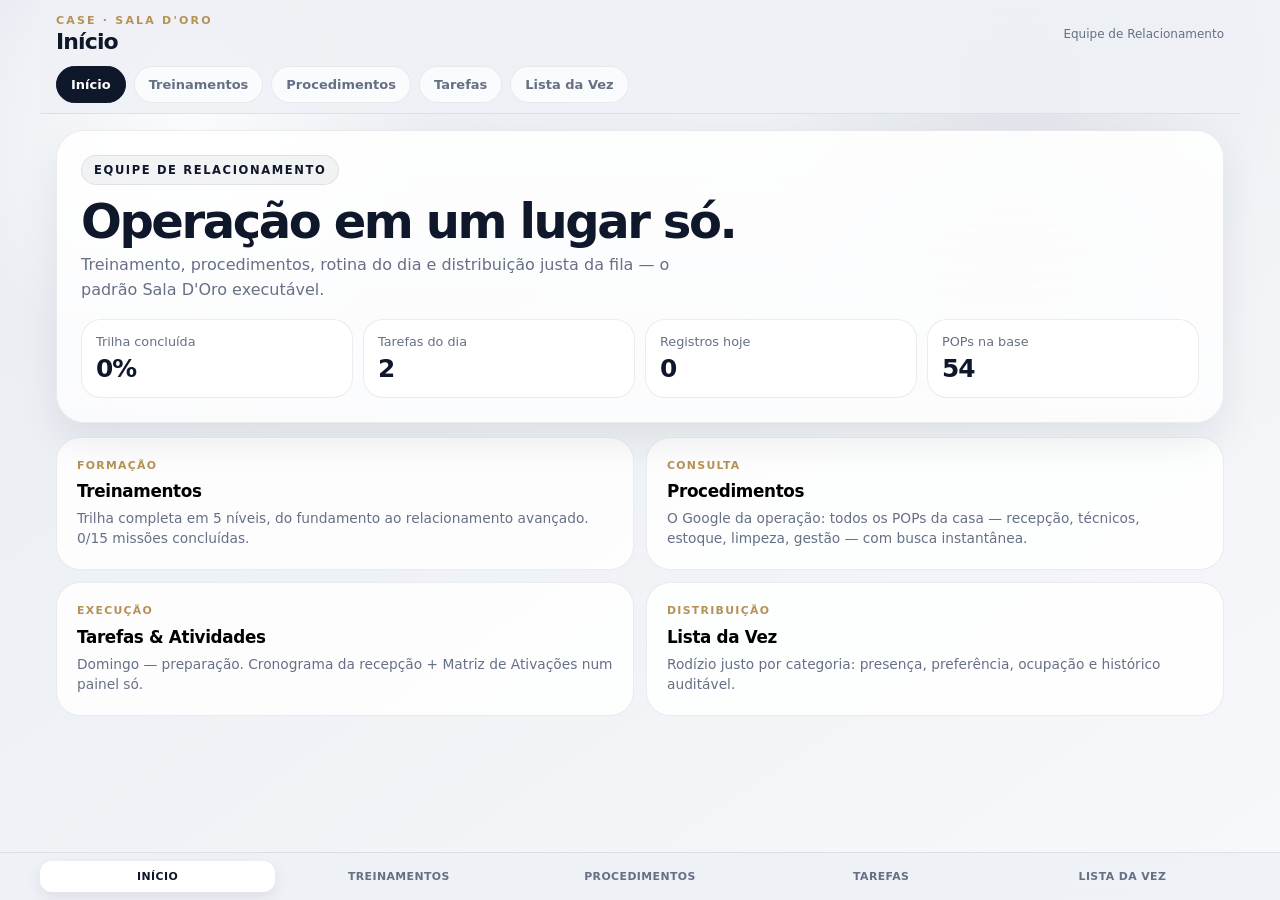
==== case/index.html @ 16eb2065 "Expand Case POP library to all 54 procedures across 8 sectors Procedimentos module now covers the fu" ====
<!DOCTYPE html>
<html lang="pt-BR">
<head>
<meta charset="UTF-8" />
<meta name="viewport" content="width=device-width, initial-scale=1.0, viewport-fit=cover" />
<meta name="theme-color" content="#eef1f5" />
<title>Case · Sala D'Oro</title>
<style>
:root{
  --bg:#eef1f5;
  --bg-2:#f7f8fb;
  --line:rgba(15,23,42,.08);
  --text:#0f172a;
  --muted:#667085;
  --accent:#0f172a;
  --accent-2:#64748b;
  --good:#22c55e;
  --danger:#ef4444;
  --warn:#f59e0b;
  --gold:#b69255;
  --shadow:0 18px 40px rgba(15,23,42,.08);
  --radius:28px;
}
*{box-sizing:border-box;-webkit-tap-highlight-color:transparent}
html,body{min-height:100%}
body{
  margin:0;color:var(--text);
  font-family:Inter,ui-sans-serif,system-ui,-apple-system,"Segoe UI",sans-serif;
  background:
    radial-gradient(circle at 15% 15%, rgba(255,255,255,.9), transparent 18%),
    radial-gradient(circle at 80% 10%, rgba(100,116,139,.10), transparent 20%),
    linear-gradient(145deg,#e9edf3 0%,var(--bg) 42%,var(--bg-2) 100%);
}
button,input,select,textarea{font:inherit}
button{cursor:pointer}
.shell{max-width:1200px;margin:0 auto;padding:16px 16px 96px}
.top{
  position:sticky;top:0;z-index:40;
  margin:-16px -16px 16px;padding:14px 16px 10px;
  background:rgba(238,241,245,.88);
  backdrop-filter:blur(18px);
  border-bottom:1px solid var(--line);
}
.brandrow{display:flex;align-items:center;justify-content:space-between;gap:12px}
.kicker{font-size:11px;letter-spacing:.2em;text-transform:uppercase;color:var(--gold);font-weight:800}
.brandrow h1{margin:2px 0 0;font-size:22px;letter-spacing:-.04em}
.brandrow .who{color:var(--muted);font-size:12px;text-align:right}
.nav{display:flex;gap:8px;overflow:auto;margin-top:12px;scrollbar-width:none}
.nav::-webkit-scrollbar{display:none}
.navbtn{
  border:1px solid var(--line);background:rgba(255,255,255,.72);color:var(--muted);
  border-radius:999px;padding:10px 14px;white-space:nowrap;font-size:13px;font-weight:700;
}
.navbtn.on{background:var(--accent);border-color:var(--accent);color:#fff}
.card{
  background:linear-gradient(180deg,rgba(255,255,255,.9),rgba(255,255,255,.74));
  border:1px solid var(--line);backdrop-filter:blur(20px);
  border-radius:var(--radius);box-shadow:var(--shadow);
}
.section{padding:20px;margin-bottom:14px}
.section h2{margin:0 0 12px;font-size:.82rem;letter-spacing:.12em;text-transform:uppercase;color:var(--muted)}
.grid2{display:grid;grid-template-columns:1.1fr .9fr;gap:14px}
.muted{color:var(--muted)}
.eyebrow{
  display:inline-flex;align-items:center;gap:8px;padding:7px 12px;border-radius:999px;
  font-size:.72rem;letter-spacing:.14em;text-transform:uppercase;color:var(--accent);
  background:rgba(15,23,42,.05);border:1px solid var(--line);font-weight:800;
}
.hero{padding:24px;margin-bottom:14px}
.hero h2{margin:12px 0 8px;font-size:clamp(1.9rem,4.5vw,3rem);line-height:1;letter-spacing:-.05em;text-transform:none;color:var(--text)}
.hero p{margin:0;color:var(--muted);line-height:1.55;max-width:60ch}
.kpis{display:grid;grid-template-columns:repeat(4,minmax(0,1fr));gap:10px;margin-top:16px}
.kpi{padding:14px;border-radius:20px;background:rgba(255,255,255,.85);border:1px solid var(--line)}
.kpi .l{color:var(--muted);font-size:.8rem}
.kpi .v{margin-top:5px;font-size:1.55rem;font-weight:850;letter-spacing:-.04em}
.homegrid{display:grid;grid-template-columns:repeat(2,minmax(0,1fr));gap:12px}
.module{
  display:grid;gap:8px;padding:20px;text-align:left;
  background:rgba(255,255,255,.86);border:1px solid var(--line);border-radius:24px;
  transition:transform .15s ease, box-shadow .15s ease;
}
.module:hover{transform:translateY(-2px);box-shadow:var(--shadow)}
.module strong{font-size:1.05rem;letter-spacing:-.02em}
.module span{color:var(--muted);font-size:.86rem;line-height:1.45}
.module .tag{width:fit-content;font-size:.68rem;letter-spacing:.12em;text-transform:uppercase;color:var(--gold);font-weight:800}
.pill{
  display:inline-flex;align-items:center;justify-content:center;padding:6px 11px;border-radius:999px;
  font-size:.7rem;font-weight:800;text-transform:uppercase;letter-spacing:.08em;white-space:nowrap;
}
.pill.good{background:rgba(34,197,94,.12);color:#15803d}
.pill.warn{background:rgba(245,158,11,.14);color:#b45309}
.pill.danger{background:rgba(239,68,68,.12);color:#b91c1c}
.pill.neutral{background:rgba(15,23,42,.06);color:var(--muted)}
.pill.gold{background:rgba(182,146,85,.14);color:#8a6a33}
.btn{
  border:0;border-radius:16px;padding:13px 16px;font-weight:750;color:#fff;
  background:linear-gradient(135deg,#0f172a,#334155);
  box-shadow:0 12px 24px rgba(15,23,42,.14);
}
.btn.secondary{color:var(--text);background:rgba(255,255,255,.8);border:1px solid var(--line);box-shadow:none}
.btn.small{padding:9px 12px;font-size:.82rem;border-radius:12px}
.btn:disabled{opacity:.45;cursor:not-allowed}
input,select,textarea{
  width:100%;padding:13px 14px;border-radius:16px;border:1px solid var(--line);
  background:rgba(255,255,255,.9);color:var(--text);outline:none;
}
input:focus,select:focus,textarea:focus{border-color:rgba(15,23,42,.2);box-shadow:0 0 0 4px rgba(15,23,42,.05)}
textarea{min-height:84px;resize:vertical}
label{display:block;margin:0 0 6px;color:var(--muted);font-size:.8rem}
.row{display:grid;grid-template-columns:1fr 1fr;gap:10px}
.list{display:grid;gap:10px}
.item{
  padding:14px;border-radius:18px;background:rgba(255,255,255,.86);border:1px solid var(--line);
}
.item .toprow{display:flex;justify-content:space-between;gap:10px;align-items:center}
.item h4{margin:0;font-size:.98rem;letter-spacing:-.02em}
.item .meta{margin-top:4px;color:var(--muted);font-size:.85rem;line-height:1.45}
.item .btnrow{display:flex;gap:8px;flex-wrap:wrap;margin-top:10px}
/* Trilha */
.levels{display:grid;gap:12px}
.level{padding:18px}
.levelhead{display:flex;justify-content:space-between;align-items:center;gap:10px;margin-bottom:6px}
.levelhead strong{font-size:1.02rem;letter-spacing:-.02em}
.progressline{height:7px;border-radius:999px;background:rgba(15,23,42,.08);overflow:hidden;margin:8px 0 12px}
.progressline span{display:block;height:100%;border-radius:inherit;background:linear-gradient(90deg,#0f172a,#0f766e)}
.missions{display:grid;gap:8px}
.mission{
  display:grid;grid-template-columns:32px 1fr auto;align-items:center;gap:12px;
  padding:12px;border-radius:16px;background:rgba(255,255,255,.85);border:1px solid var(--line);text-align:left;
}
.mission:disabled{opacity:.5;cursor:not-allowed}
.mnum{
  width:30px;height:30px;border-radius:50%;display:grid;place-items:center;
  background:rgba(15,23,42,.06);color:var(--muted);font-size:.8rem;font-weight:900;
}
.mission.done .mnum{background:rgba(34,197,94,.15);color:#15803d}
.mission strong{display:block;font-size:.92rem}
.mission small{display:block;color:var(--muted);margin-top:2px}
/* Missão aberta */
.missionview{display:grid;gap:14px}
.steps{display:grid;gap:8px}
.step{display:grid;grid-template-columns:26px 1fr;gap:10px;align-items:start;padding:11px 12px;border-radius:14px;background:rgba(248,250,252,.9);border:1px solid var(--line)}
.step b{display:grid;place-items:center;width:24px;height:24px;border-radius:999px;background:rgba(182,146,85,.16);color:#8a6a33;font-size:.75rem}
.step p{margin:0;color:var(--text);font-size:.9rem;line-height:1.5}
.choice{
  display:flex;align-items:flex-start;gap:10px;width:100%;text-align:left;
  padding:13px;border-radius:14px;background:#fff;border:1px solid var(--line);line-height:1.45;font-size:.92rem;
}
.choice.correct{border-color:rgba(34,197,94,.5);background:rgba(34,197,94,.08)}
.choice.wrong{border-color:rgba(239,68,68,.4);background:rgba(239,68,68,.07)}
.feedback{padding:13px;border-radius:14px;font-size:.9rem;line-height:1.5}
.feedback.ok{background:rgba(34,197,94,.1);color:#166534;border:1px solid rgba(34,197,94,.25)}
.feedback.no{background:rgba(239,68,68,.08);color:#991b1b;border:1px solid rgba(239,68,68,.2)}
/* Busca */
.searchbox input{padding:16px 18px;border-radius:20px;font-size:1rem}
.hits{display:grid;gap:10px;margin-top:12px}
.popcard{padding:14px;border-radius:18px;background:rgba(255,255,255,.88);border:1px solid var(--line)}
.popcard summary{cursor:pointer;font-weight:750;letter-spacing:-.02em;display:flex;justify-content:space-between;gap:10px;align-items:center;list-style:none}
.popcard summary::-webkit-details-marker{display:none}
.popcard ul{margin:10px 0 0;padding-left:18px;color:var(--muted);font-size:.9rem;line-height:1.6}
mark{background:rgba(182,146,85,.28);color:inherit;border-radius:3px;padding:0 2px}
/* Tabs internos */
.subtabs{display:flex;gap:8px;flex-wrap:wrap;margin-bottom:14px}
.subtab{border:1px solid var(--line);background:rgba(255,255,255,.72);color:var(--muted);border-radius:999px;padding:8px 13px;font-size:.82rem;font-weight:700}
.subtab.on{background:var(--accent);border-color:var(--accent);color:#fff}
/* Semana */
.calendar{display:grid;grid-template-columns:repeat(7,minmax(0,1fr));gap:8px}
.day{padding:12px;border-radius:16px;background:rgba(255,255,255,.84);border:1px solid var(--line);min-height:110px}
.day.today{border-color:rgba(15,23,42,.25);background:#fff}
.day .name{font-weight:800;margin-bottom:6px;font-size:.86rem}
.day .small{color:var(--muted);font-size:.78rem;line-height:1.45}
/* Lista da vez */
.vezname{font-size:clamp(2.6rem,8vw,4rem);letter-spacing:-.06em;line-height:.95;font-weight:900;margin:10px 0 6px;color:var(--text)}
.rank{width:30px;height:30px;border-radius:50%;display:grid;place-items:center;background:rgba(15,23,42,.06);color:var(--muted);font-size:.78rem;font-weight:900;flex:0 0 auto}
.rank.star{background:var(--gold);color:#fff}
.vrow{display:flex;align-items:center;gap:11px;padding:11px 2px;border-bottom:1px solid rgba(15,23,42,.05)}
.vrow:last-child{border-bottom:0}
.vrow .grow{flex:1;min-width:0}
.vrow .rname{font-weight:750;font-size:.94rem}
.vrow .rsub{font-size:.8rem;color:var(--muted);margin-top:1px}
.notice{
  padding:13px;border-radius:16px;border:1px solid rgba(182,146,85,.28);
  background:rgba(182,146,85,.08);color:#6b5326;font-size:.86rem;line-height:1.5;margin-bottom:12px;
}
.modal{position:fixed;inset:0;background:rgba(15,23,42,.4);backdrop-filter:blur(4px);display:none;align-items:flex-end;justify-content:center;z-index:100;padding:14px}
.modal.open{display:flex}
.sheet{width:100%;max-width:540px;background:#fff;border:1px solid var(--line);border-radius:26px 26px 18px 18px;padding:20px;box-shadow:var(--shadow)}
.sheet h3{margin:0 0 4px;font-size:1.2rem;letter-spacing:-.03em}
.sheet p{color:var(--muted);font-size:.9rem;line-height:1.5;margin:0 0 14px}
.footbar{
  position:fixed;left:0;right:0;bottom:0;z-index:39;
  background:rgba(238,241,245,.9);backdrop-filter:blur(18px);
  border-top:1px solid var(--line);
  padding:8px 12px calc(8px + env(safe-area-inset-bottom));
}
.footinner{max-width:1200px;margin:0 auto;display:flex;gap:6px}
.footbtn{flex:1;border:0;background:transparent;color:var(--muted);border-radius:12px;padding:9px 4px;font-size:.68rem;font-weight:800;text-transform:uppercase;letter-spacing:.04em}
.footbtn.on{background:#fff;color:var(--text);box-shadow:0 6px 16px rgba(15,23,42,.08)}
.hidden{display:none!important}
@media(max-width:860px){
  .grid2{grid-template-columns:1fr}
  .kpis{grid-template-columns:1fr 1fr}
  .calendar{grid-template-columns:1fr 1fr}
  .homegrid{grid-template-columns:1fr}
}
</style>
</head>
<body>
<div class="shell">
  <header class="top">
    <div class="brandrow">
      <div>
        <div class="kicker">Case · Sala D'Oro</div>
        <h1 id="viewTitle">Início</h1>
      </div>
      <div class="who" id="whoBox">Equipe de Relacionamento</div>
    </div>
    <div class="nav" id="mainNav"></div>
  </header>
  <main id="main"></main>
</div>

<div class="footbar">
  <div class="footinner" id="footNav"></div>
</div>

<div class="modal" id="modal" onclick="if(event.target.id==='modal')closeModal()">
  <div class="sheet">
    <h3 id="modalTitle"></h3>
    <p id="modalText"></p>
    <div id="modalBody"></div>
    <div style="display:flex;gap:8px;margin-top:14px">
      <button class="btn secondary small" onclick="closeModal()">Cancelar</button>
      <button class="btn small" id="modalConfirm">Confirmar</button>
    </div>
  </div>
</div>

<script>
/* ============ DADOS OPERACIONAIS (fonte: POP Recepção + Matriz de Ativações + Cronograma) ============ */

const POPS = [
  {id:"abertura", title:"Abertura do Salão", group:"Rotina", setor:"Recepção", steps:[
    "Conferir entrada, área de espera, balcão, vitrine de produtos e materiais de atendimento.",
    "Conferir funcionamento de telefone, internet, som, ar-condicionado, máquinas de cartão e impressora de nota fiscal.",
    "Conferir cartão de visita, bobinas, sacolas, materiais de recepção e itens de apoio.",
    "Conferir agenda geral do dia: erros, sobreposições, falta de profissional, encaixes sem validação, horários sensíveis.",
    "Checar lista da vez do dia anterior e validar pendências antes de iniciar novos atendimentos.",
    "Informar imediatamente a gerência sobre qualquer item que interfira na operação."]},
  {id:"apresentacao", title:"Apresentação Pessoal", group:"Rotina", setor:"Recepção", steps:[
    "Manter cabelo arrumado desde o início do expediente, com acabamento profissional.",
    "Usar uniforme completo, limpo, alinhado e sem sinais de desgaste.",
    "Manter maquiagem pronta, batom neutro ou suave, sobrancelhas cuidadas.",
    "Manter unhas feitas, limpas e com cores neutras ou suaves.",
    "Usar apenas acessórios discretos e simples.",
    "Corrigir imediatamente qualquer ponto de imagem que reduza a percepção de padrão."]},
  {id:"agendamento", title:"Agendamento", group:"Agenda", setor:"Recepção", steps:[
    "Solicitar nome completo e telefone da cliente para localizar ou confirmar cadastro.",
    "Perguntar qual serviço deseja realizar e se possui profissional de preferência.",
    "Conferir histórico da cliente: profissional recorrente, preferências e restrições.",
    "Validar disponibilidade do profissional escolhido e oferecer horários próximos quando necessário.",
    "Se não houver preferência, utilizar a lista da vez de forma discreta, justa e registrada.",
    "Em caso de encaixe, validar com o profissional e garantir que não comprometa outra cliente.",
    "Confirmar data, horário, serviço, profissional e unidade antes de finalizar.",
    "Registrar origem da preferência quando cliente nova pedir profissional específico."]},
  {id:"cadastro", title:"Cadastro de Cliente", group:"Agenda", setor:"Recepção", steps:[
    "Solicitar nome completo, telefone, data de aniversário e informações essenciais com gentileza.",
    "Perguntar se deseja informar e-mail e CPF para emissão de nota fiscal.",
    "Registrar origem da cliente: indicação, tráfego pago, Instagram, profissional, retorno espontâneo ou parceria.",
    "Atualizar dados sempre que houver divergência ou informação incompleta.",
    "Agradecer e confirmar que o cadastro foi concluído."]},
  {id:"telefone", title:"Atendimento Telefônico e WhatsApp", group:"Agenda", setor:"Recepção", steps:[
    "Atender ou responder com saudação, nome do Sala D'Oro e identificação pessoal.",
    "Entender a necessidade da cliente antes de oferecer horário.",
    "Conferir ou criar cadastro conforme necessidade.",
    "Agendar, alterar ou cancelar seguindo as regras de agenda.",
    "Esclarecer dúvidas com segurança ou direcionar para a pessoa correta.",
    "Oferecer serviço adicional coerente com a necessidade da cliente.",
    "Encerrar confirmando as informações e agradecendo o contato.",
    "Retomar conversas em aberto conforme regra de follow-up D0, D1, D3, D5 e D7."]},
  {id:"primeirocontato", title:"Primeiro Contato no Salão", group:"Experiência", setor:"Recepção", steps:[
    "Receber a cliente com sorriso, postura e cumprimento adequado ao turno.",
    "Se apresentar e chamar a cliente pelo nome quando possível.",
    "Confirmar atendimento, profissional e horário.",
    "Oferecer água, café, chá e senha do Wi-Fi.",
    "Acomodar e acompanhar até o profissional ou sala correta.",
    "Zelar pela cliente entre atendimentos, principalmente em espera, troca de serviço ou deslocamento interno."]},
  {id:"listadavez", title:"Lista da Vez", group:"Agenda", setor:"Recepção", steps:[
    "Identificar o serviço solicitado e consultar a lista correspondente.",
    "Identificar o profissional da vez e verificar disponibilidade real.",
    "Confirmar possibilidade de atendimento com o profissional quando houver encaixe.",
    "Se o profissional não puder atender, registrar a situação e passar para o próximo conforme regra.",
    "Anular posições de profissionais ausentes no dia.",
    "Registrar nome da cliente, serviço, profissional, data, horário e responsável.",
    "Agendamento antecipado: marcar provisoriamente e confirmar após a presença da cliente.",
    "Corrigir a lista em caso de falta, cancelamento ou remarcação conforme orientação da gerência."]},
  {id:"espera", title:"Cliente em Espera", group:"Experiência", setor:"Recepção", steps:[
    "Informar o motivo da espera com transparência e pedir desculpas pelo desconforto.",
    "Informar tempo estimado e perguntar se a cliente consegue aguardar.",
    "Oferecer água, café, chá, Wi-Fi e acomodação adequada.",
    "Oferecer serviço viável durante a espera, quando fizer sentido.",
    "Cronometrar o tempo informado e reposicionar a cliente antes do limite combinado.",
    "Se a espera aumentar, explicar novamente, pedir desculpas e oferecer alternativa.",
    "Acionar a gerência se a espera comprometer a experiência."]},
  {id:"revenda", title:"Revenda de Produtos", group:"Comercial", setor:"Recepção", steps:[
    "Perguntar se algum produto foi indicado pelo profissional.",
    "Sem indicação, entender a necessidade da cliente antes de sugerir.",
    "Apresentar produto adequado, modo de uso, benefício e complementar quando pertinente.",
    "Permitir que a cliente veja, toque ou conheça a textura do produto.",
    "Confirmar se pode entrar em contato depois para acompanhar resultado.",
    "Embalar com cuidado, cobrar, emitir nota quando solicitado e agradecer."]},
  {id:"interno", title:"Atendimento Interno da Equipe", group:"Rotina", setor:"Recepção", steps:[
    "Realizar agendamentos, alterações e cancelamentos solicitados por profissionais conforme regra da gerência.",
    "Orientar profissionais sobre agenda, lista da vez, encaixes, horários e fluxo do dia.",
    "Alterar agenda apenas com autorização quando impactar cliente, faturamento ou outro profissional.",
    "Informar gerência sobre atraso, ausência, erro ou conflito.",
    "Priorizar sempre a cliente em relação a demandas internas.",
    "Comunicar alterações de agenda aos profissionais envolvidos."]},
  {id:"cobranca", title:"Cobrança e Fechamento da Experiência", group:"Comercial", setor:"Recepção", steps:[
    "Cumprimentar a cliente e localizar a comanda no sistema.",
    "Confirmar os serviços realizados antes da cobrança.",
    "Em divergência, consultar quem lançou antes de editar e comunicar profissional e gerência.",
    "Informar valor total com discrição e clareza.",
    "Perguntar se a cliente ficou feliz com o atendimento antes de finalizar.",
    "Se houver insatisfação, não concluir a cobrança sem acionar a gerência.",
    "Realizar pagamento e organizar comprovantes por forma e bandeira.",
    "Perguntar sobre próxima visita e produto para casa.",
    "Nunca permitir saída sem pagamento validado, salvo orientação expressa da gerência."]},
  {id:"caixa", title:"Fechamento de Caixa", group:"Rotina", setor:"Recepção", steps:[
    "Conferir pagamentos em débito, crédito, dinheiro e demais formas aceitas.",
    "Comparar comprovantes físicos, sistema e movimentação do dia.",
    "Realizar fechamento no sistema.",
    "Organizar comprovantes conforme padrão interno.",
    "Comunicar imediatamente qualquer divergência para a gerência.",
    "Registrar pendências ou ajustes que precisem de acompanhamento."]},
  {id:"followup", title:"Follow-up e Ativações", group:"Relacionamento", setor:"Recepção", steps:[
    "Executar follow-ups D0, D1, D3, D5 e D7 para leads sem resposta ou em negociação.",
    "Classificar cada contato por etapa do funil: lead novo, contato feito, qualificado, oferta enviada, em objeção, agendado ou perdido.",
    "Ativar aniversariantes, inativas, canceladas, faltantes e serviços recorrentes vencidos.",
    "Registrar tentativa, canal, resposta, próxima ação e resultado.",
    "Sem horário ou profissional disponível: registrar motivo para análise da gerência.",
    "Reportar semanalmente ativações, respostas, agendamentos e perdas por indisponibilidade."]},
  {id:"conversao", title:"Sequência de Conversão D0–D7", group:"Relacionamento", setor:"Recepção", steps:[
    "Abrir o controle de Sequência de Conversão no início do período definido.",
    "Filtrar clientes com status em aberto, sem resposta ou com próxima ação vencida.",
    "Conferir data do primeiro contato, etapa atual, responsável, prazo e histórico.",
    "Realizar a próxima tentativa conforme etapa D0, D1, D3, D5 ou D7.",
    "Registrar canal utilizado, resposta, nova etapa, prazo e resultado.",
    "Com interesse: direcionar para agendamento com data, horário, serviço e profissional.",
    "Sem retorno até D7: classificar como sem resposta e encerrar com observação objetiva.",
    "Impossibilidade operacional: registrar motivo (falta de horário, profissional, cliente indisponível).",
    "Reportar ao fim do dia: convertidas, em aberto e impedimentos relevantes."]},
  {id:"tec_padrao", title:"Padrão Comum de Atendimento Técnico", group:"Atendimento", setor:"Parceiros Técnicos", steps:[
    "Receber a cliente pelo nome e apresentar-se quando necessário.",
    "Confirmar serviço contratado e expectativa.",
    "Explicar etapas essenciais sem prolongar.",
    "Executar com técnica, higiene, cuidado e discrição.",
    "Perguntar se a cliente está confortável.",
    "Confirmar satisfação antes de finalizar.",
    "Lançar serviço correto na comanda.",
    "Organizar material, bancada ou sala após o atendimento."]},
  {id:"tec_cabeleireiro", title:"Cabeleireiro", group:"Atendimento", setor:"Parceiros Técnicos", steps:[
    "Realizar diagnóstico visual e conversa inicial.",
    "Confirmar objetivo, histórico químico, manutenção e limite técnico.",
    "Alinhar resultado possível antes de iniciar.",
    "Executar serviço conforme técnica e segurança.",
    "Orientar manutenção em casa e próximo retorno."]},
  {id:"tec_jr_acolhimento", title:"Cabeleireiro Júnior — Acolhimento", group:"Atendimento", setor:"Parceiros Técnicos", steps:[
    "Preparar lavatório, toalhas, produtos e apoio antes da cliente chegar.",
    "Acolher cliente com educação e segurança.",
    "Confirmar orientação do profissional responsável.",
    "Executar lavagem, tratamento ou apoio conforme instrução.",
    "Avisar profissional sobre qualquer sensibilidade ou observação da cliente."]},
  {id:"tec_jr_finalizacao", title:"Cabeleireiro Júnior — Finalização", group:"Atendimento", setor:"Parceiros Técnicos", steps:[
    "Confirmar acabamento esperado com o profissional responsável.",
    "Preparar ferramentas e finalizadores.",
    "Finalizar com cuidado, alinhamento e atenção aos detalhes.",
    "Solicitar validação do profissional quando necessário.",
    "Limpar estação e guardar materiais."]},
  {id:"tec_manicure", title:"Manicure e Pedicure", group:"Atendimento", setor:"Parceiros Técnicos", steps:[
    "Confirmar formato, comprimento, cor e preferência da cliente.",
    "Usar materiais limpos, esterilizados ou descartáveis.",
    "Abrir descartáveis diante da cliente quando aplicável.",
    "Executar com delicadeza e higiene.",
    "Separar instrumentos reutilizáveis para esterilização."]},
  {id:"tec_nail", title:"Nail Design", group:"Atendimento", setor:"Parceiros Técnicos", steps:[
    "Confirmar técnica, formato, comprimento, manutenção anterior e expectativa.",
    "Avaliar condição da unha natural antes de iniciar.",
    "Usar materiais adequados e higienizados.",
    "Orientar cuidados, manutenção e retorno.",
    "Registrar serviço correto na comanda."]},
  {id:"tec_make", title:"Maquiagem", group:"Atendimento", setor:"Parceiros Técnicos", steps:[
    "Confirmar ocasião, preferência, pele, sensibilidade e referência visual.",
    "Preparar pele com higiene e produtos adequados.",
    "Manter pincéis e materiais higienizados.",
    "Validar pontos principais antes da finalização.",
    "Orientar retoques e conservação."]},
  {id:"tec_depilacao", title:"Depilação", group:"Atendimento", setor:"Parceiros Técnicos", steps:[
    "Confirmar área, sensibilidade, alergias e uso de produtos ou medicamentos relevantes.",
    "Garantir privacidade.",
    "Usar materiais descartáveis ou higienizados conforme norma.",
    "Executar com técnica, cuidado e discrição.",
    "Orientar cuidados pós-procedimento."]},
  {id:"tec_estetica", title:"Estética Facial e Corporal", group:"Atendimento", setor:"Parceiros Técnicos", steps:[
    "Confirmar objetivo, queixa e contraindicações.",
    "Explicar etapas principais.",
    "Usar materiais limpos, descartáveis ou esterilizados.",
    "Acompanhar conforto durante o procedimento.",
    "Orientar cuidados pós-procedimento."]},
  {id:"tec_podologia", title:"Podologia", group:"Atendimento", setor:"Parceiros Técnicos", steps:[
    "Avaliar queixa, sensibilidade, histórico e condição dos pés.",
    "Usar materiais esterilizados ou descartáveis.",
    "Não executar procedimento fora de segurança técnica.",
    "Orientar cuidados e retorno.",
    "Encaminhar para avaliação especializada quando houver sinal de risco."]},
  {id:"tec_masso", title:"Massoterapia", group:"Atendimento", setor:"Parceiros Técnicos", steps:[
    "Confirmar objetivo, desconfortos, restrições e preferência de pressão.",
    "Garantir privacidade e conforto.",
    "Explicar tempo e condução do atendimento.",
    "Ajustar pressão conforme retorno da cliente.",
    "Orientar hidratação e cuidados após a sessão."]},
  {id:"est_recebimento", title:"Recebimento de Produtos", group:"Controle", setor:"Estoque", steps:[
    "Conferir nota, pedido, quantidade, marca, linha e validade.",
    "Separar divergências antes de guardar.",
    "Registrar entrada no controle definido.",
    "Guardar por categoria, uso, validade e criticidade.",
    "Comunicar faltas, avarias ou troca de item."]},
  {id:"est_reposicao", title:"Reposição Diária", group:"Controle", setor:"Estoque", steps:[
    "Conferir itens críticos no início do dia.",
    "Repor pontos de uso conforme consumo real.",
    "Evitar excesso em bancadas e salas.",
    "Registrar itens abaixo do mínimo.",
    "Acionar compra ou liderança antes de faltar."]},
  {id:"est_interno", title:"Atendimento Interno ao Profissional", group:"Controle", setor:"Estoque", steps:[
    "Receber solicitação conforme regra da unidade.",
    "Conferir item, quantidade, finalidade e profissional.",
    "Entregar somente o necessário.",
    "Registrar saída.",
    "Comunicar consumo fora do padrão."]},
  {id:"est_inventario", title:"Inventário", group:"Controle", setor:"Estoque", steps:[
    "Contar produtos por categoria.",
    "Separar vencidos, avariados ou sem identificação.",
    "Comparar físico com controle.",
    "Registrar divergências.",
    "Ajustar estoque apenas com autorização."]},
  {id:"est_validade", title:"Validade e Conservação", group:"Controle", setor:"Estoque", steps:[
    "Usar primeiro os produtos com vencimento mais próximo.",
    "Manter embalagens fechadas, limpas e identificadas.",
    "Não liberar produto vencido, sem rótulo ou com alteração de aspecto.",
    "Sinalizar produtos parados ou com baixo giro."]},
  {id:"est_desperdicio", title:"Controle de Desperdício", group:"Controle", setor:"Estoque", steps:[
    "Acompanhar consumo por setor.",
    "Identificar uso excessivo ou repetido.",
    "Orientar equipe quando houver desperdício.",
    "Registrar ocorrências para análise da liderança."]},
  {id:"limp_diaria", title:"Abertura e Limpeza Diária", group:"Ambientes", setor:"Limpeza", steps:[
    "Repor sabonete, papel, álcool, sacos de lixo e itens de banheiro.",
    "Limpar recepção, salão, circulação, banheiros e áreas de apoio.",
    "Higienizar bancadas, cadeiras, apoios, espelhos, maçanetas e superfícies de contato.",
    "Retirar lixo e trocar sacos.",
    "Comunicar falta de material, dano ou risco."]},
  {id:"limp_revisao", title:"Revisão Durante a Operação", group:"Ambientes", setor:"Limpeza", steps:[
    "Revisar banheiros em horários definidos.",
    "Manter áreas comuns sem lixo, copos, toalhas ou materiais fora do lugar.",
    "Atuar sem atrapalhar atendimentos.",
    "Sinalizar piso molhado quando necessário."]},
  {id:"limp_salas", title:"Limpeza de Salas Técnicas", group:"Ambientes", setor:"Limpeza", steps:[
    "Limpar salas de maquiagem, podologia, depilação, estética, massoterapia, progressiva, mega hair e sala VIP conforme cronograma.",
    "Higienizar maca, bancada, carrinho, espelho, lixeira, chão e pontos de contato.",
    "Registrar sala limpa ou impedida por atendimento."]},
  {id:"limp_pesada", title:"Limpeza Pesada Semanal", group:"Ambientes", setor:"Limpeza", steps:[
    "Lavar banheiros.",
    "Limpar rodapés, cantos, portas, áreas externas e pontos de acúmulo.",
    "Organizar área de funcionários, copa e apoio.",
    "Registrar conclusão no cronograma."]},
  {id:"limp_banheiros", title:"Banheiros", group:"Ambientes", setor:"Limpeza", steps:[
    "Conferir cheiro, papel, sabonete, lixo, piso, pia, espelho e vaso.",
    "Limpar imediatamente quando houver uso intenso.",
    "Registrar revisões conforme escala."]},
  {id:"mano_recepcao", title:"Recepção do Veículo", group:"Veículos", setor:"Manobristas", steps:[
    "Cumprimentar a cliente e orientar acesso à recepção.",
    "Identificar veículo e chave conforme regra.",
    "Verificar avarias aparentes antes de manobrar.",
    "Guardar chave no local definido."]},
  {id:"mano_guarda", title:"Guarda e Circulação", group:"Veículos", setor:"Manobristas", steps:[
    "Manobrar com atenção ao fluxo da rua e pedestres.",
    "Não usar celular durante manobra.",
    "Não alterar rádio, banco, ar ou objetos da cliente sem necessidade.",
    "Manter chave e identificação organizadas."]},
  {id:"mano_devolucao", title:"Devolução do Veículo", group:"Veículos", setor:"Manobristas", steps:[
    "Confirmar identificação.",
    "Entregar chave apenas à cliente ou pessoa autorizada.",
    "Agradecer a visita.",
    "Informar imediatamente qualquer incidente ou atraso."]},
  {id:"manu_ronda", title:"Ronda Preventiva", group:"Estrutura", setor:"Manutenção", steps:[
    "Verificar iluminação, hidráulica, elétrica aparente, ar-condicionado, portas, fechaduras e mobiliário.",
    "Registrar itens com falha.",
    "Resolver pequenos ajustes autorizados.",
    "Encaminhar demandas técnicas à liderança."]},
  {id:"manu_chamado", title:"Chamado de Manutenção", group:"Estrutura", setor:"Manutenção", steps:[
    "Receber demanda com local, problema e urgência.",
    "Avaliar risco para cliente, equipe e operação.",
    "Isolar área quando necessário.",
    "Executar ou acionar prestador autorizado.",
    "Registrar conclusão e pendência."]},
  {id:"manu_equip", title:"Equipamentos", group:"Estrutura", setor:"Manutenção", steps:[
    "Conferir funcionamento antes de uso crítico.",
    "Retirar de uso equipamento com risco.",
    "Identificar equipamento parado.",
    "Comunicar liderança para reparo, troca ou compra."]},
  {id:"copa_diaria", title:"Organização Diária", group:"Equipe", setor:"Copa", steps:[
    "Manter pia, bancada, mesa, geladeira e lixeira limpas.",
    "Guardar itens pessoais no local correto.",
    "Não deixar louça, alimento aberto ou lixo acumulado.",
    "Repor itens permitidos conforme rotina."]},
  {id:"copa_uso", title:"Uso da Copa", group:"Equipe", setor:"Copa", steps:[
    "Usar a copa sem comprometer atendimento ou circulação.",
    "Respeitar horários e regras internas.",
    "Identificar alimentos pessoais quando aplicável.",
    "Descartar itens vencidos ou sem identificação conforme orientação."]},
  {id:"copa_fechamento", title:"Fechamento da Copa", group:"Equipe", setor:"Copa", steps:[
    "Recolher lixo.",
    "Limpar pia e bancada.",
    "Conferir geladeira e utensílios.",
    "Deixar o ambiente pronto para o próximo dia."]},
  {id:"gov_conferencia", title:"Conferência Diária", group:"Governança", setor:"Gestão", steps:[
    "Revisar cronogramas do dia.",
    "Identificar tarefas não concluídas.",
    "Priorizar pendências que impactam cliente, segurança, caixa, estoque ou agenda.",
    "Cobrar responsável sem exposição desnecessária.",
    "Registrar conclusão."]},
  {id:"gov_pendencias", title:"Tratamento de Pendências", group:"Governança", setor:"Gestão", steps:[
    "Descrever o problema de forma objetiva.",
    "Indicar setor, responsável, prazo e impacto.",
    "Atualizar status até conclusão.",
    "Escalar para liderança quando o prazo vencer.",
    "Validar conclusão por conferência real, não apenas confirmação verbal."]},
  {id:"gov_treinamento", title:"Treinamento de Equipe", group:"Governança", setor:"Gestão", steps:[
    "Apresentar o POP antes de cobrar execução.",
    "Validar entendimento com perguntas práticas.",
    "Acompanhar execução real.",
    "Corrigir no momento, com clareza e respeito.",
    "Registrar necessidade de reciclagem."]},
  {id:"gov_atualizacao", title:"Atualização de POP", group:"Governança", setor:"Gestão", steps:[
    "Registrar sugestão ou falha encontrada.",
    "Avaliar impacto operacional.",
    "Atualizar apenas com autorização da liderança.",
    "Comunicar mudança para todos os envolvidos.",
    "Manter histórico da versão vigente."]},
  {id:"ctrl_checklist", title:"Checklist Diário Operacional", group:"Controles", setor:"Gestão", steps:[
    "Abrir a aba Checklist Diário e preencher data, unidade e responsável.",
    "Validar cada atividade chave por área, sem detalhar demais.",
    "Selecionar o status correto: Conforme, Atenção, Não realizado ou Em andamento.",
    "Usar observação apenas quando houver pendência, exceção ou informação útil.",
    "Corrigir no mesmo dia tudo que estiver como Atenção ou Não realizado.",
    "Conferir o percentual concluído (mínimo 90%) e validar com a gerência."]},
  {id:"ctrl_auditoria_semanal", title:"Auditoria Semanal", group:"Controles", setor:"Gestão", steps:[
    "Selecionar semana, unidade, auditor e setor avaliado.",
    "Avaliar somente critérios essenciais, sem excesso de perguntas.",
    "Dar nota de 1 a 5 com base em evidência observável.",
    "Registrar ação corretiva quando a nota for menor que 4.",
    "Acompanhar o alerta de intervenção necessária no dashboard.",
    "Revisar na semana seguinte se a ação foi aplicada."]},
  {id:"ctrl_auditoria_mensal", title:"Auditoria Mensal de POPs", group:"Controles", setor:"Gestão", steps:[
    "Listar os POPs prioritários do mês.",
    "Registrar última auditoria, setor, nota percentual e conformidade.",
    "Classificar como 100%, parcial ou crítico (abaixo de 70 é crítico).",
    "Criar plano de ação para POP parcial ou crítico.",
    "Usar o ranking para identificar melhores práticas e pontos frágeis.",
    "Revisar POPs críticos antes de criar novos procedimentos."]},
  {id:"ctrl_desvios", title:"Correção de Desvios", group:"Controles", setor:"Gestão", steps:[
    "Registrar data, setor e descrição objetiva do desvio.",
    "Classificar impacto: baixo, médio, alto ou crítico.",
    "Descrever causa raiz, não apenas o sintoma.",
    "Definir correção definitiva, responsável e prazo.",
    "Atualizar status até concluir.",
    "Impacto alto ou crítico: priorizar a correção antes de novas demandas."]},
  {id:"ctrl_reciclagem", title:"Reciclagens e Treinamentos", group:"Controles", setor:"Gestão", steps:[
    "Registrar data, equipe/setor, tema e motivo.",
    "Vincular o treinamento à origem: auditoria, desvio, atualização ou cultura.",
    "Informar responsável e participantes.",
    "Definir próxima revisão para medir aderência.",
    "Atualizar status: planejado, realizado ou reagendado.",
    "Usar o dashboard para enxergar setores mais treinados e lacunas."]}
];

/* Matriz de Ativações — da planilha oficial (Julho) */
const ATIVACOES = [
  {id:"d0d7", nome:"Sequência de conversão D0–D7", freq:"Diário", dia:"Todos os dias", dow:[1,2,3,4,5,6], publico:"Clientes e leads do dia 0 ao dia 7", criterio:"Conversas em aberto sem resposta"},
  {id:"pos", nome:"Pós-atendimento", freq:"Diário", dia:"1 dia após atendimento", dow:[1,2,3,4,5,6], publico:"Cliente atendida ontem", criterio:"Cliente nova realizou serviço no dia anterior"},
  {id:"faltantes", nome:"Faltantes / Canceladas", freq:"Semanal", dia:"Quinta", dow:[4], publico:"Clientes faltantes", criterio:"Clientes que faltaram e precisam de retomada"},
  {id:"clube30", nome:"Ação Clube D'Oro 30 dias", freq:"Quinzenal", dia:"Quinzenal", dow:[1], publico:"Clientes dentro do prazo", criterio:"Clientes dentro de 30 dias no máximo"},
  {id:"indica3", nome:"Ação Indica 3", freq:"Pontual", dia:"Pontualmente", dow:[], publico:"180 melhores clientes", criterio:"Clientes indicam 3 pessoas"},
  {id:"recorrentes", nome:"Ativações por serviço recorrente", freq:"Semanal", dia:"Terça", dow:[2], publico:"Clientes no tempo médio de retorno", criterio:"Clientes dentro da janela de retorno"},
  {id:"inativas", nome:"Clientes inativas", freq:"Mensal", dia:"Pontualmente", dow:[], publico:"Clientes de alto valor sem retorno", criterio:"Ticket ou frequência alta, sem visita há 45+ dias"},
  {id:"aniversariantes", nome:"Aniversariantes", freq:"Mensal", dia:"Semana anterior à virada do mês", dow:[], publico:"Aniversariantes do próximo mês", criterio:"Aniversariantes contatadas no mês"}
];

/* Cronograma semanal de recepção */
const CRONOGRAMA = {
  1:{title:"Segunda — rotina e priorização", tasks:[
    {id:"seg_agenda", t:"Conferir agenda do dia", d:"Encaixes, lacunas e horários críticos."},
    {id:"seg_ausencias", t:"Atualizar ausências", d:"Faltas e impacto na operação."},
    {id:"seg_faltantes", t:"Revisar faltantes e canceladas", d:"Separar clientes que precisam de retomada."}]},
  2:{title:"Terça — contato e ativação", tasks:[
    {id:"ter_followup", t:"Retomar conversas em aberto", d:"Leads e clientes sem resposta."},
    {id:"ter_servico", t:"Ativação por serviço recorrente", d:"Clientes na janela de retorno."},
    {id:"ter_whats", t:"Responder WhatsApp pendente", d:"Canais vivos e sem atraso."}]},
  3:{title:"Quarta — controle e organização", tasks:[
    {id:"qua_vitrine", t:"Limpeza das vitrines", d:"Organização visual e padrão de salão."},
    {id:"qua_estoque", t:"Inventário de revenda", d:"Contagem e ajuste de estoque."},
    {id:"qua_ocorrencias", t:"Atualizar ocorrências", d:"Pendências, desvios e validações."}]},
  4:{title:"Quinta — fechamento de fila", tasks:[
    {id:"qui_faltantes", t:"Ativar faltantes e canceladas", d:"Reagendar e recuperar agenda."},
    {id:"qui_noshow", t:"Atualizar não atendidas", d:"Registrar e definir próxima ação."},
    {id:"qui_ativacoes", t:"Atualizar ativações", d:"Fechar o que gerou agendamento."}]},
  5:{title:"Sexta — confirmação e corte", tasks:[
    {id:"sex_confirma", t:"Confirmação de agenda", d:"Garantir presença do dia seguinte."},
    {id:"sex_resultado", t:"Atualizar resultado das ativações", d:"Medir resposta e agendamentos."},
    {id:"sex_ocorrencias", t:"Fechar ocorrências", d:"Organizar o que ficou aberto."}]},
  6:{title:"Sábado — operação viva", tasks:[
    {id:"sab_vez", t:"Conferir lista da vez", d:"Prioridade do dia e ordem da fila."},
    {id:"sab_pos", t:"Pós-atendimento", d:"Registrar experiência e retorno."},
    {id:"sab_noatt", t:"Atualizar não atendida", d:"Marcar recuperação imediata."}]},
  0:{title:"Domingo — preparação", tasks:[
    {id:"dom_previa", t:"Prévia de segunda", d:"Prioridades e brechas prontas."},
    {id:"dom_controle", t:"Revisão de controle", d:"Checar pendências da semana."}]}
};

/* Trilha de treinamentos — do fundamento ao avançado, ancorada nos POPs */
const TRILHA = [
  {id:"n1", nome:"Nível 1 · Fundamentos", desc:"Padrão da casa: postura, imagem e abertura impecável.", missoes:[
    {id:"m1", t:"Padrão geral de execução", pop:null, resumo:"Educação, objetividade, registro e comunicação imediata de desvios. Nunca improvisar fora do padrão.",
      steps:["Tratar clientes, equipe e parceiros com educação, objetividade e postura profissional.","Manter apresentação, ambiente, materiais e registros no padrão da empresa.","Registrar informações relevantes no sistema ou controle correspondente.","Comunicar imediatamente atraso, divergência, risco ou erro de agenda.","Em caso de dúvida, acionar a gerência — nunca improvisar."],
      quiz:{q:"Você percebe um erro na agenda que pode afetar uma cliente daqui a 2 horas. O que fazer?", opts:["Esperar para ver se o problema se resolve sozinho","Comunicar imediatamente a gerência e registrar a situação","Corrigir por conta própria sem avisar ninguém"], correct:1, exp:"Desvios se comunicam imediatamente. A correção pode até ser sua, mas a gerência precisa saber e o registro precisa existir."}},
    {id:"m2", t:"Apresentação pessoal", pop:"apresentacao", resumo:"Sua imagem é a primeira prova do padrão Sala D'Oro.",
      quiz:{q:"Qual das opções está DENTRO do padrão de apresentação?", opts:["Unhas feitas com cores neutras e acessórios discretos","Uniforme com sinais de desgaste, mas limpo","Maquiagem carregada para impressionar"], correct:0, exp:"O padrão pede acabamento profissional e discrição: unhas neutras, acessórios simples, uniforme impecável."}},
    {id:"m3", t:"Abertura do salão", pop:"abertura", resumo:"Checklist físico + sistemas + agenda + lista da vez do dia anterior.",
      quiz:{q:"Antes de iniciar novos atendimentos, o que precisa ser validado da véspera?", opts:["Somente o caixa do dia anterior","A lista da vez do dia anterior e suas pendências","Nada — cada dia começa do zero"], correct:1, exp:"A lista da vez da véspera carrega pendências que afetam a justiça do rodízio de hoje."}}]},
  {id:"n2", nome:"Nível 2 · Agenda e Cadastro", desc:"O coração da operação: agendar certo, cadastrar completo.", missoes:[
    {id:"m4", t:"Cadastro de cliente", pop:"cadastro", resumo:"Nome, telefone, aniversário, origem. Cadastro incompleto é ativação perdida.",
      quiz:{q:"Por que registrar a ORIGEM da cliente (indicação, Instagram, tráfego)?", opts:["É exigência fiscal","Alimenta as ativações e mostra qual canal traz cliente","Apenas curiosidade da gerência"], correct:1, exp:"Origem alimenta a Matriz de Ativações (ex: Indica 3) e orienta onde investir."}},
    {id:"m5", t:"Agendamento", pop:"agendamento", resumo:"Histórico, preferência, disponibilidade, confirmação. Sem preferência → lista da vez.",
      quiz:{q:"Cliente nova liga e NÃO tem profissional de preferência. Como distribuir?", opts:["Escolher o profissional mais simpático","Dar para quem estiver por perto na hora","Usar a lista da vez de forma discreta, justa e registrada"], correct:2, exp:"É exatamente o que o POP define: lista da vez, discreta, justa e registrada."}},
    {id:"m6", t:"Telefone e WhatsApp", pop:"telefone", resumo:"Saudação padrão, entender antes de ofertar, follow-up D0–D7.",
      quiz:{q:"Uma conversa de WhatsApp ficou sem resposta da cliente há 3 dias. O que o padrão manda?", opts:["Aguardar a cliente responder quando quiser","Retomar conforme a régua D0, D1, D3, D5 e D7","Apagar a conversa para limpar a caixa"], correct:1, exp:"A régua de follow-up D0–D7 existe para nenhuma conversa morrer em aberto."}}]},
  {id:"n3", nome:"Nível 3 · Experiência da Cliente", desc:"Do primeiro sorriso à espera bem gerida.", missoes:[
    {id:"m7", t:"Primeiro contato no salão", pop:"primeirocontato", resumo:"Sorriso, nome, água/café/Wi-Fi, acompanhamento até o profissional.",
      quiz:{q:"A cliente chegou e o profissional ainda está finalizando outro atendimento. O que fazer?", opts:["Deixar aguardando em pé até o profissional aparecer","Acomodar, oferecer água/café/Wi-Fi e zelar por ela na espera","Pedir que volte em 30 minutos"], correct:1, exp:"Zelar pela cliente entre atendimentos é parte do POP de primeiro contato."}},
    {id:"m8", t:"Cliente em espera", pop:"espera", resumo:"Transparência + tempo estimado + cronometrar + reposicionar antes do limite.",
      quiz:{q:"Você informou 15 minutos de espera. Aos 12 minutos o atraso vai aumentar. Qual a ação correta?", opts:["Esperar a cliente reclamar para explicar","Explicar de novo, pedir desculpas e oferecer alternativa ANTES do limite","Fingir que não percebeu o atraso"], correct:1, exp:"O POP manda cronometrar e reposicionar a cliente antes do limite combinado."}},
    {id:"m9", t:"Lista da vez", pop:"listadavez", resumo:"Ordem fixa, marcador gira, ausente anula posição, tudo registrado.",
      quiz:{q:"O profissional da vez não pode atender o encaixe. O que fazer?", opts:["Cancelar o encaixe","Registrar a situação e passar para o próximo conforme regra","Escolher qualquer um que esteja livre, sem registrar"], correct:1, exp:"Registrar e seguir a regra mantém o rodízio justo e auditável."}}]},
  {id:"n4", nome:"Nível 4 · Comercial e Fechamento", desc:"Revenda, cobrança e caixa sem fricção.", missoes:[
    {id:"m10", t:"Revenda de produtos", pop:"revenda", resumo:"Indicação do profissional primeiro; sem indicação, necessidade antes de sugestão.",
      quiz:{q:"Qual o primeiro passo na revenda?", opts:["Mostrar o produto mais caro da vitrine","Perguntar se algum produto foi indicado pelo profissional","Dar desconto para fechar rápido"], correct:1, exp:"A indicação do profissional tem prioridade — ela conecta o produto à necessidade real."}},
    {id:"m11", t:"Cobrança e fechamento", pop:"cobranca", resumo:"Confirmar serviços, perguntar se ficou feliz ANTES de cobrar, nunca sair sem pagamento validado.",
      quiz:{q:"A cliente demonstra insatisfação na hora de pagar. O que o padrão exige?", opts:["Concluir a cobrança rápido para não criar constrangimento","Não concluir a cobrança sem acionar a gerência","Dar desconto por conta própria"], correct:1, exp:"Insatisfação trava a cobrança até a gerência entrar — é a última chance de salvar a experiência."}},
    {id:"m12", t:"Fechamento de caixa", pop:"caixa", resumo:"Conferir formas de pagamento, comparar comprovantes × sistema, reportar divergências.",
      quiz:{q:"Os comprovantes físicos não batem com o sistema. Qual a atitude correta?", opts:["Ajustar o sistema para bater e seguir em frente","Comunicar imediatamente a divergência para a gerência","Deixar para conferir amanhã"], correct:1, exp:"Divergência de caixa é comunicação imediata — nunca ajuste silencioso."}}]},
  {id:"n5", nome:"Nível 5 · Relacionamento Avançado", desc:"A máquina de ativação: follow-up, funil e recuperação de agenda.", missoes:[
    {id:"m13", t:"Follow-up D0–D7 e funil", pop:"followup", resumo:"Régua de contato + classificação por etapa do funil + registro de cada tentativa.",
      quiz:{q:"Uma lead recebeu oferta e sumiu. Em qual etapa do funil ela está e o que fazer?", opts:["Perdida — descartar o contato","Em objeção/oferta enviada — seguir a régua D0–D7 registrando cada tentativa","Agendada — esperar ela aparecer"], correct:1, exp:"Oferta enviada sem resposta entra na régua de retomada, com registro de tentativa, canal e próxima ação."}},
    {id:"m14", t:"Matriz de ativações", pop:null, resumo:"As 8 ações da matriz: D0–D7, pós-atendimento, faltantes, Clube 30 dias, Indica 3, recorrentes, inativas, aniversariantes.",
      steps:["Sequência D0–D7: diário, conversas em aberto do dia 0 ao 7.","Pós-atendimento: diário, cliente atendida ontem.","Faltantes/Canceladas: semanal (quinta), recuperar agenda perdida.","Clube D'Oro 30 dias: quinzenal, clientes dentro do prazo.","Indica 3: pontual, 180 melhores clientes.","Serviço recorrente: semanal (terça), janela de retorno.","Inativas: mensal, alto valor sem visita há 45+ dias.","Aniversariantes: mensal, semana anterior à virada."],
      quiz:{q:"Hoje é quinta-feira. Qual ativação da matriz é prioridade do dia?", opts:["Aniversariantes do próximo mês","Faltantes e canceladas","Ativação por serviço recorrente"], correct:1, exp:"Quinta é o dia recomendado de faltantes/canceladas — recuperar agenda perdida com velocidade."}},
    {id:"m15", t:"Reporte semanal", pop:null, resumo:"Fechar a semana com números: ativações, respostas, agendamentos e perdas por indisponibilidade.",
      steps:["Consolidar ativações realizadas na semana por tipo de ação.","Contar respostas e agendamentos gerados.","Registrar perdas por falta de horário ou profissional, com motivo.","Reportar à gerência no fechamento de sexta."],
      quiz:{q:"Uma cliente quis agendar mas não havia horário. Isso entra no reporte?", opts:["Não — se não agendou, não conta","Sim — perda por indisponibilidade, com motivo registrado para análise","Só se ela reclamar formalmente"], correct:1, exp:"Perda por indisponibilidade é dado de gestão: mostra demanda reprimida e orienta a agenda."}}]}
];

/* Lista da vez — categorias e regras do Motor de Distribuição */
const VEZ_DEFAULT_CATS = [
  {id:"cab", name:"Cabeleireiros", profs:["Ana","Bianca","Carla","Dani","Elisa"]},
  {id:"man", name:"Manicures", profs:["Alice","Bruna","Camila","Débora"]},
  {id:"dep", name:"Depilação", profs:["Paula","Renata"]},
  {id:"sob", name:"Sobrancelha / Make", profs:["Taís","Vera"]}
];

/* ============ ESTADO ============ */
const KEY="case_saladoro_v1";
function todayISO(){return new Date().toISOString().slice(0,10)}
function todayBR(){return new Date().toLocaleDateString("pt-BR")}
function nowBR(){return new Date().toLocaleString("pt-BR",{dateStyle:"short",timeStyle:"short"})}
function uid(){return Date.now().toString(36)+Math.random().toString(36).slice(2,7)}
function esc(v){return String(v??"").replace(/[&<>"']/g,m=>({"&":"&amp;","<":"&lt;",">":"&gt;",'"':"&quot;","'":"&#39;"}[m]))}

function freshVezState(){
  const st={};
  VEZ_DEFAULT_CATS.forEach(c=>{
    st[c.id]={pointer:0,day:todayBR(),
      statuses:Object.fromEntries(c.profs.map(n=>[n,"present"])),
      counts:Object.fromEntries(c.profs.map(n=>[n,0]))};
  });
  return st;
}
function load(){
  try{
    const raw=localStorage.getItem(KEY);
    if(raw) return JSON.parse(raw);
  }catch{}
  return {
    user:"", view:"home",
    training:{done:{}},
    execucoes:[],           // registros de tarefas/ativações
    vez:{cats:structuredClone(VEZ_DEFAULT_CATS), state:freshVezState(), catAtual:"cab", log:[]}
  };
}
let DB=load();
function save(){localStorage.setItem(KEY,JSON.stringify(DB))}

/* reset diário de presença na lista da vez */
function normalizeVez(){
  DB.vez.cats.forEach(c=>{
    if(!DB.vez.state[c.id]){
      DB.vez.state[c.id]={pointer:0,day:todayBR(),
        statuses:Object.fromEntries(c.profs.map(n=>[n,"present"])),
        counts:Object.fromEntries(c.profs.map(n=>[n,0]))};
    }
    const s=DB.vez.state[c.id];
    if(s.day!==todayBR()){
      s.statuses=Object.fromEntries(c.profs.map(n=>[n,"present"]));
      s.day=todayBR();
    }
    c.profs.forEach(n=>{
      if(!s.statuses[n])s.statuses[n]="present";
      if(s.counts[n]===undefined)s.counts[n]=0;
    });
    s.pointer=Math.min(s.pointer||0,Math.max(0,c.profs.length-1));
  });
}

/* ============ NAVEGAÇÃO ============ */
const VIEWS=[
  ["home","Início"],["trilha","Treinamentos"],["procedimentos","Procedimentos"],
  ["tarefas","Tarefas"],["vez","Lista da Vez"]
];
let missaoAberta=null;
let quizEstado=null;
let subTarefas="hoje";
let buscaQuery="";
let procSetor="Todos";
let vezView="vez";

function setView(v){DB.view=v;missaoAberta=null;quizEstado=null;save();render()}

/* ============ RENDER GERAL ============ */
function render(){
  normalizeVez();
  const nav=VIEWS.map(([id,l])=>`<button class="navbtn ${DB.view===id?"on":""}" onclick="setView('${id}')">${l}</button>`).join("");
  document.getElementById("mainNav").innerHTML=nav;
  document.getElementById("footNav").innerHTML=VIEWS.map(([id,l])=>`<button class="footbtn ${DB.view===id?"on":""}" onclick="setView('${id}')">${l}</button>`).join("");
  document.getElementById("viewTitle").textContent=VIEWS.find(v=>v[0]===DB.view)?.[1]||"Início";
  document.getElementById("whoBox").textContent=DB.user||"Equipe de Relacionamento";
  const main=document.getElementById("main");
  main.innerHTML =
    DB.view==="trilha" ? renderTrilha() :
    DB.view==="procedimentos" ? renderProcedimentos() :
    DB.view==="tarefas" ? renderTarefas() :
    DB.view==="vez" ? renderVez() :
    renderHome();
  afterRender();
}

/* ============ INÍCIO ============ */
function statsTraining(){
  const total=TRILHA.reduce((a,n)=>a+n.missoes.length,0);
  const done=Object.keys(DB.training.done).length;
  return {total,done,pct:total?Math.round(done/total*100):0};
}
function ativacoesDeHoje(){
  const dow=new Date().getDay();
  return ATIVACOES.filter(a=>a.dow.includes(dow));
}
function renderHome(){
  const t=statsTraining();
  const dow=new Date().getDay();
  const dia=CRONOGRAMA[dow];
  const ats=ativacoesDeHoje();
  const feitasHoje=DB.execucoes.filter(e=>e.data===todayISO()).length;
  return `
  <section class="card hero">
    <div class="eyebrow">Equipe de Relacionamento</div>
    <h2>Operação em um lugar só.</h2>
    <p>Treinamento, procedimentos, rotina do dia e distribuição justa da fila — o padrão Sala D'Oro executável.</p>
    <div class="kpis">
      <div class="kpi"><div class="l">Trilha concluída</div><div class="v">${t.pct}%</div></div>
      <div class="kpi"><div class="l">Tarefas do dia</div><div class="v">${dia.tasks.length+ats.length}</div></div>
      <div class="kpi"><div class="l">Registros hoje</div><div class="v">${feitasHoje}</div></div>
      <div class="kpi"><div class="l">POPs na base</div><div class="v">${POPS.length}</div></div>
    </div>
  </section>
  <div class="homegrid">
    <button class="module" onclick="setView('trilha')">
      <span class="tag">Formação</span><strong>Treinamentos</strong>
      <span>Trilha completa em 5 níveis, do fundamento ao relacionamento avançado. ${t.done}/${t.total} missões concluídas.</span>
    </button>
    <button class="module" onclick="setView('procedimentos')">
      <span class="tag">Consulta</span><strong>Procedimentos</strong>
      <span>O Google da operação: todos os POPs da casa — recepção, técnicos, estoque, limpeza, gestão — com busca instantânea.</span>
    </button>
    <button class="module" onclick="setView('tarefas')">
      <span class="tag">Execução</span><strong>Tarefas & Atividades</strong>
      <span>${esc(dia.title)}. Cronograma da recepção + Matriz de Ativações num painel só.</span>
    </button>
    <button class="module" onclick="setView('vez')">
      <span class="tag">Distribuição</span><strong>Lista da Vez</strong>
      <span>Rodízio justo por categoria: presença, preferência, ocupação e histórico auditável.</span>
    </button>
  </div>`;
}

/* ============ TREINAMENTOS ============ */
function renderTrilha(){
  if(missaoAberta) return renderMissao();
  const t=statsTraining();
  let unlocked=true;
  return `
  <section class="card section">
    <h2>Trilha de formação</h2>
    <div class="progressline"><span style="width:${t.pct}%"></span></div>
    <div class="muted" style="font-size:.86rem">${t.done} de ${t.total} missões · complete um nível para liberar o próximo</div>
  </section>
  <div class="levels">
  ${TRILHA.map((nivel,i)=>{
    const doneCount=nivel.missoes.filter(m=>DB.training.done[m.id]).length;
    const pct=Math.round(doneCount/nivel.missoes.length*100);
    const thisUnlocked=unlocked;
    if(doneCount<nivel.missoes.length) unlocked=false;
    return `<section class="card level">
      <div class="levelhead">
        <strong>${esc(nivel.nome)}</strong>
        ${pct===100?`<span class="pill good">Concluído</span>`:thisUnlocked?`<span class="pill gold">${pct}%</span>`:`<span class="pill neutral">Bloqueado</span>`}
      </div>
      <div class="muted" style="font-size:.86rem;margin-bottom:8px">${esc(nivel.desc)}</div>
      <div class="progressline"><span style="width:${pct}%"></span></div>
      <div class="missions">
        ${nivel.missoes.map((m,j)=>{
          const done=!!DB.training.done[m.id];
          return `<button class="mission ${done?"done":""}" ${thisUnlocked?"":"disabled"} onclick="abrirMissao('${m.id}')">
            <span class="mnum">${done?"✓":j+1}</span>
            <span><strong>${esc(m.t)}</strong><small>${esc(m.resumo)}</small></span>
            <span class="pill ${done?"good":"neutral"}">${done?"OK":"Abrir"}</span>
          </button>`;
        }).join("")}
      </div>
    </section>`;
  }).join("")}
  </div>`;
}
function findMissao(id){
  for(const n of TRILHA){const m=n.missoes.find(x=>x.id===id);if(m)return m}
  return null;
}
function abrirMissao(id){missaoAberta=id;quizEstado=null;render()}
function renderMissao(){
  const m=findMissao(missaoAberta);
  if(!m){missaoAberta=null;return renderTrilha()}
  const steps=m.steps||POPS.find(p=>p.id===m.pop)?.steps||[];
  const done=!!DB.training.done[m.id];
  return `<div class="missionview">
    <section class="card section">
      <button class="btn secondary small" onclick="missaoAberta=null;render()">← Voltar à trilha</button>
      <h2 style="margin-top:14px">Missão</h2>
      <div style="font-size:1.5rem;font-weight:850;letter-spacing:-.04em">${esc(m.t)}</div>
      <p class="muted" style="line-height:1.55">${esc(m.resumo)}</p>
    </section>
    <section class="card section">
      <h2>Passo a passo oficial</h2>
      <div class="steps">
        ${steps.map((s,i)=>`<div class="step"><b>${i+1}</b><p>${esc(s)}</p></div>`).join("")}
      </div>
    </section>
    <section class="card section">
      <h2>Decisão de campo</h2>
      <p style="margin:0 0 12px;line-height:1.5">${esc(m.quiz.q)}</p>
      <div class="list">
        ${m.quiz.opts.map((o,i)=>{
          let cls="";
          if(quizEstado!==null){
            if(i===m.quiz.correct)cls="correct";
            else if(i===quizEstado)cls="wrong";
          }
          return `<button class="choice ${cls}" onclick="responder(${i})">${esc(o)}</button>`;
        }).join("")}
      </div>
      ${quizEstado!==null?`<div class="feedback ${quizEstado===m.quiz.correct?"ok":"no"}" style="margin-top:10px">
        <strong>${quizEstado===m.quiz.correct?"Correto.":"Ainda não."}</strong> ${esc(m.quiz.exp)}
      </div>`:""}
      <div style="display:flex;gap:8px;margin-top:14px;flex-wrap:wrap">
        ${quizEstado===m.quiz.correct&&!done?`<button class="btn" onclick="concluirMissao()">Concluir missão ✓</button>`:""}
        ${done?`<span class="pill good" style="align-self:center">Missão concluída</span>`:""}
      </div>
    </section>
  </div>`;
}
function responder(i){quizEstado=i;render()}
function concluirMissao(){
  DB.training.done[missaoAberta]=nowBR();
  save();missaoAberta=null;quizEstado=null;render();
}

/* ============ PROCEDIMENTOS (o "Google") ============ */
function highlight(text,q){
  if(!q)return esc(text);
  const safe=esc(text);
  try{
    const re=new RegExp("("+q.replace(/[.*+?^${}()|[\]\\]/g,"\\$&")+")","gi");
    return safe.replace(re,"<mark>$1</mark>");
  }catch{return safe}
}
function renderProcedimentos(){
  const q=buscaQuery.trim().toLowerCase();
  const setores=[...new Set(POPS.map(p=>p.setor))];
  const base=procSetor==="Todos"?POPS:POPS.filter(p=>p.setor===procSetor);
  const hits=q?base.filter(p=>(p.title+" "+p.group+" "+p.setor+" "+p.steps.join(" ")).toLowerCase().includes(q)):base;
  const grupos=[...new Set(hits.map(p=>p.setor+" · "+p.group))];
  return `
  <section class="card section">
    <h2>Consulta de procedimentos</h2>
    <div class="searchbox">
      <input id="busca" type="search" placeholder="Busque: encaixe, espera, caixa, inventário, esterilização, desvio..." value="${esc(buscaQuery)}" />
    </div>
    <div class="subtabs" style="margin:12px 0 0">
      ${["Todos",...setores].map(st=>`<button class="subtab ${procSetor===st?"on":""}" onclick="procSetor='${st}';render()">${esc(st)}</button>`).join("")}
    </div>
    <div class="muted" style="font-size:.82rem;margin-top:10px">${hits.length} de ${POPS.length} procedimentos · fonte: POPs oficiais Sala D'Oro (todas as áreas)</div>
  </section>
  ${grupos.map(g=>`
    <section class="card section">
      <h2>${esc(g)}</h2>
      <div class="hits">
        ${hits.filter(p=>p.setor+" · "+p.group===g).map(p=>`
          <details class="popcard" ${q?"open":""}>
            <summary>${highlight(p.title,q)} <span class="pill gold">POP</span></summary>
            <ul>${p.steps.map(st2=>`<li>${highlight(st2,q)}</li>`).join("")}</ul>
          </details>`).join("")}
      </div>
    </section>`).join("")}`;
}

/* ============ TAREFAS & ATIVIDADES ============ */
function renderTarefas(){
  const dow=new Date().getDay();
  const dia=CRONOGRAMA[dow];
  const ats=ativacoesDeHoje();
  const execsHoje=DB.execucoes.filter(e=>e.data===todayISO());
  const isDone=id=>execsHoje.some(e=>e.itemId===id&&e.status==="done");

  const sub =
    subTarefas==="semana" ? `
      <section class="card section">
        <h2>Cronograma da semana</h2>
        <div class="calendar">
          ${[1,2,3,4,5,6,0].map(d=>`<div class="day ${d===dow?"today":""}">
            <div class="name">${CRONOGRAMA[d].title.split("—")[0].trim()}</div>
            <div class="small">${esc(CRONOGRAMA[d].title.split("—")[1]?.trim()||"")}</div>
            <div class="small" style="margin-top:6px">${CRONOGRAMA[d].tasks.map(t=>"· "+esc(t.t)).join("<br>")}</div>
          </div>`).join("")}
        </div>
      </section>` :
    subTarefas==="matriz" ? `
      <section class="card section">
        <h2>Matriz de Ativações</h2>
        <div class="list">
          ${ATIVACOES.map(a=>`<div class="item">
            <div class="toprow"><h4>${esc(a.nome)}</h4><span class="pill ${a.freq==="Diário"?"good":a.freq==="Semanal"?"warn":"neutral"}">${esc(a.freq)}</span></div>
            <div class="meta"><strong>Público:</strong> ${esc(a.publico)}<br><strong>Dia:</strong> ${esc(a.dia)}<br><strong>Critério:</strong> ${esc(a.criterio)}</div>
            <div class="btnrow"><button class="btn secondary small" onclick="registrar('${a.id}','${esc(a.nome)}','ativacao')">Registrar execução</button></div>
          </div>`).join("")}
        </div>
      </section>` :
    subTarefas==="registros" ? `
      <section class="card section">
        <h2>Registros</h2>
        <div class="list">
          ${[...DB.execucoes].sort((a,b)=>b.ts-a.ts).slice(0,80).map(e=>`<div class="item">
            <div class="toprow"><h4>${esc(e.titulo)}</h4>
              <span class="pill ${e.status==="done"?"good":e.status==="partial"?"warn":"danger"}">${e.status==="done"?"Concluída":e.status==="partial"?"Parcial":"Bloqueada"}</span></div>
            <div class="meta">${esc(e.quando)} · ${esc(e.user||"Equipe")}${e.obs?" · "+esc(e.obs):""}${e.evidencia?"<br>Evidência: "+esc(e.evidencia):""}</div>
          </div>`).join("")||`<div class="muted">Nenhum registro ainda.</div>`}
        </div>
      </section>` :
    `
    <div class="grid2">
      <section class="card section">
        <h2>${esc(dia.title)}</h2>
        <div class="list">
          ${dia.tasks.map(t=>`<div class="item">
            <div class="toprow"><h4>${esc(t.t)}</h4>${isDone(t.id)?`<span class="pill good">Feita</span>`:`<span class="pill warn">Pendente</span>`}</div>
            <div class="meta">${esc(t.d)}</div>
            <div class="btnrow"><button class="btn secondary small" onclick="registrar('${t.id}','${esc(t.t)}','rotina')">Registrar</button></div>
          </div>`).join("")}
        </div>
      </section>
      <section class="card section">
        <h2>Ativações de hoje</h2>
        ${ats.length?`<div class="list">
          ${ats.map(a=>`<div class="item">
            <div class="toprow"><h4>${esc(a.nome)}</h4>${isDone(a.id)?`<span class="pill good">Feita</span>`:`<span class="pill gold">${esc(a.freq)}</span>`}</div>
            <div class="meta">${esc(a.publico)} — ${esc(a.criterio)}</div>
            <div class="btnrow"><button class="btn secondary small" onclick="registrar('${a.id}','${esc(a.nome)}','ativacao')">Registrar execução</button></div>
          </div>`).join("")}
        </div>`:`<div class="muted">Sem ativação fixa hoje. Consulte a matriz para ações pontuais e mensais.</div>`}
      </section>
    </div>`;

  return `
  <div class="subtabs">
    ${[["hoje","Hoje"],["semana","Semana"],["matriz","Matriz de ativações"],["registros","Registros"]].map(([id,l])=>
      `<button class="subtab ${subTarefas===id?"on":""}" onclick="subTarefas='${id}';render()">${l}</button>`).join("")}
  </div>
  ${sub}`;
}
function registrar(itemId,titulo,tipo){
  openModal("Registrar execução",titulo,`
    <div class="row">
      <div><label>Status</label><select id="rStatus">
        <option value="done">Concluída</option><option value="partial">Parcial</option><option value="blocked">Bloqueada</option>
      </select></div>
      <div><label>Evidência</label><input id="rEvid" placeholder="print, link, quantidade..."></div>
    </div>
    <div style="margin-top:10px"><label>Observação</label><textarea id="rObs" placeholder="O que foi feito, respostas, agendamentos gerados..."></textarea></div>
  `,()=>{
    DB.execucoes.push({
      id:uid(),ts:Date.now(),data:todayISO(),quando:nowBR(),
      itemId,titulo,tipo,user:DB.user,
      status:document.getElementById("rStatus").value,
      evidencia:document.getElementById("rEvid").value.trim(),
      obs:document.getElementById("rObs").value.trim()
    });
    save();closeModal();render();
  });
}

/* ============ LISTA DA VEZ ============ */
function vezCat(){return DB.vez.cats.find(c=>c.id===DB.vez.catAtual)||DB.vez.cats[0]}
function vezSt(){return DB.vez.state[vezCat().id]}
function stLabel(s){return s==="present"?"Presente":s==="absent"?"Ausente":"Ocupada"}
function stPill(s){return s==="present"?"good":s==="absent"?"danger":"warn"}
function firstAvailable(){
  const c=vezCat(),s=vezSt(),n=c.profs.length;
  for(let i=0;i<n;i++){
    const idx=(s.pointer+i)%n;
    if(s.statuses[c.profs[idx]]==="present")return idx;
  }
  return -1;
}
function daVez(){const i=firstAvailable();return i>=0?vezCat().profs[i]:null}
function ordemVisivel(){
  const c=vezCat(),s=vezSt(),arr=[];
  for(let i=0;i<c.profs.length;i++){
    const idx=(s.pointer+i)%c.profs.length;
    const n=c.profs[idx];
    arr.push({name:n,idx,status:s.statuses[n],count:s.counts[n]||0});
  }
  return arr;
}
function vezLog(tipo,detalhe){
  DB.vez.log.unshift({id:uid(),tipo,at:nowBR(),cat:DB.vez.catAtual,...detalhe});
  DB.vez.log=DB.vez.log.slice(0,400);
}
function renderVez(){
  const c=vezCat(),s=vezSt(),atual=daVez();
  const catTabs=DB.vez.cats.map(cat=>{
    const st=DB.vez.state[cat.id];
    const pres=cat.profs.filter(n=>st.statuses[n]==="present").length;
    return `<button class="subtab ${DB.vez.catAtual===cat.id?"on":""}" onclick="DB.vez.catAtual='${cat.id}';save();render()">${esc(cat.name)} · ${pres}</button>`;
  }).join("");
  const viewTabs=[["vez","Da vez"],["presenca","Presença"],["historico","Histórico"],["config","Config"]].map(([id,l])=>
    `<button class="subtab ${vezView===id?"on":""}" onclick="vezView='${id}';render()">${l}</button>`).join("");

  let body="";
  if(vezView==="presenca"){
    body=`<div class="grid2">
      <section class="card section">
        <h2>Presença — ${esc(c.name)}</h2>
        <div class="list">
        ${c.profs.map(n=>`<div class="item">
          <div class="toprow"><h4>${esc(n)}</h4><span class="pill ${stPill(s.statuses[n])}">${stLabel(s.statuses[n])}</span></div>
          <div class="btnrow">
            <button class="btn secondary small" onclick="setStatusProf('${esc(n)}','present')">Presente</button>
            <button class="btn secondary small" onclick="setStatusProf('${esc(n)}','absent')">Ausente</button>
            <button class="btn secondary small" onclick="setStatusProf('${esc(n)}','occupied')">Ocupada</button>
          </div>
        </div>`).join("")}
        </div>
      </section>
      <section class="card section">
        <h2>Interpretação da regra</h2>
        <div class="notice"><strong>Ausente:</strong> sai da distribuição e perde as oportunidades do período. Ao voltar, retorna à ordem estrutural e aguarda o marcador alcançá-la.</div>
        <div class="notice"><strong>Ocupada:</strong> mantém a posição. O sistema pula temporariamente e, quando liberada, volta a ser elegível no ponto em que estiver.</div>
        <div class="notice"><strong>Preferência:</strong> registrada, mas não consome a vez do rodízio.</div>
      </section>
    </div>`;
  } else if(vezView==="historico"){
    const items=DB.vez.log.filter(e=>e.cat===DB.vez.catAtual).slice(0,100);
    body=`<section class="card section">
      <h2>Histórico — ${esc(c.name)}</h2>
      <div class="list">
      ${items.length?items.map(e=>`<div class="item">
        <div class="toprow"><h4>${esc(e.texto||e.tipo)}</h4><span class="muted" style="font-size:.78rem">${esc(e.at)}</span></div>
        <div class="meta">${e.prof?"Profissional: "+esc(e.prof):""}${e.cliente?" · Cliente: "+esc(e.cliente):""}${e.servico?" · Serviço: "+esc(e.servico):""}</div>
      </div>`).join(""):`<div class="muted">Nenhum evento nesta categoria.</div>`}
      </div>
    </section>`;
  } else if(vezView==="config"){
    body=`<div class="grid2">
      <section class="card section">
        <h2>Configurar — ${esc(c.name)}</h2>
        <label>Novo profissional</label>
        <div style="display:flex;gap:8px"><input id="novoProf" placeholder="Nome"><button class="btn small" onclick="addProf()">Adicionar</button></div>
        <div class="list" style="margin-top:12px">
          ${c.profs.map(n=>`<div class="item"><div class="toprow"><h4>${esc(n)}</h4>
            <button class="btn secondary small" onclick="removeProf('${esc(n)}')">Remover</button></div></div>`).join("")}
        </div>
      </section>
      <section class="card section">
        <h2>Manutenção</h2>
        <div class="notice">Os dados ficam salvos neste dispositivo (localStorage). Presença reseta automaticamente a cada dia; contadores e marcador são mantidos.</div>
        <div class="btnrow" style="display:flex;gap:8px;flex-wrap:wrap">
          <button class="btn secondary small" onclick="resetCategoria()">Resetar categoria</button>
        </div>
      </section>
    </div>`;
  } else {
    const ordem=ordemVisivel();
    body=`<div class="grid2">
      <section>
        <div class="notice"><strong>Regra ativa:</strong> a ordem estrutural nunca muda — o marcador gira. Ausente perde as oportunidades enquanto está fora. Ocupada preserva posição. Preferência não consome vez.</div>
        <section class="card section">
          <h2>${esc(c.name)} · próxima da vez</h2>
          <div class="vezname">${atual?esc(atual):"Sem disponível"}</div>
          <div class="muted" style="font-size:.9rem;line-height:1.5">
            Marcador estrutural em <strong>${esc(c.profs[s.pointer]||"")}</strong>.
            ${atual?`${esc(atual)} está elegível agora.`:"Marque presença ou libere profissionais para distribuir."}
          </div>
          <div class="list" style="margin-top:16px">
            <button class="btn" ${!atual?"disabled":""} onclick="abrirAtendimento('normal')">Registrar atendimento da vez →</button>
            <button class="btn secondary" onclick="abrirAtendimento('pref')">Registrar preferência (não consome vez) →</button>
          </div>
        </section>
      </section>
      <section class="card section">
        <h2>Próximos no ciclo</h2>
        ${ordem.map((p,i)=>`<div class="vrow">
          <div class="rank ${p.name===atual?"star":""}">${p.name===atual?"★":i+1}</div>
          <div class="grow"><div class="rname">${esc(p.name)}</div><div class="rsub">${p.count} atend. · posição fixa ${p.idx+1}</div></div>
          <span class="pill ${stPill(p.status)}">${stLabel(p.status)}</span>
        </div>`).join("")}
      </section>
    </div>`;
  }

  return `<div class="subtabs">${catTabs}</div><div class="subtabs">${viewTabs}</div>${body}`;
}
function setStatusProf(nome,status){
  const s=vezSt(),prev=s.statuses[nome];
  s.statuses[nome]=status;
  vezLog("status",{prof:nome,texto:`${nome}: ${stLabel(prev)} → ${stLabel(status)}`});
  save();render();
}
function abrirAtendimento(kind){
  const atual=daVez();
  const opts=vezCat().profs.map(n=>`<option value="${esc(n)}">${esc(n)} · ${stLabel(vezSt().statuses[n])}</option>`).join("");
  openModal(
    kind==="normal"?"Atendimento da vez":"Registrar preferência",
    kind==="normal"?`Pela fila. Profissional sugerida: ${atual||"—"}.`:"Preferência da cliente não consome a vez do rodízio.",
    `${kind==="pref"?`<label>Profissional de preferência</label><select id="mProf">${opts}</select><div style="height:10px"></div>`:""}
     <div class="row">
       <div><label>Cliente</label><input id="mCliente" placeholder="Nome da cliente"></div>
       <div><label>Serviço</label><input id="mServico" placeholder="Corte, escova..."></div>
     </div>`,
    ()=>{
      const cliente=document.getElementById("mCliente").value.trim();
      const servico=document.getElementById("mServico").value.trim();
      if(kind==="normal"){
        const c=vezCat(),s=vezSt(),idx=firstAvailable();
        if(idx>=0){
          const nome=c.profs[idx];
          s.counts[nome]=(s.counts[nome]||0)+1;
          s.pointer=(idx+1)%c.profs.length;
          vezLog("fila",{prof:nome,cliente,servico,texto:`${nome} atendeu pela fila`});
        }
      }else{
        const prof=document.getElementById("mProf").value;
        vezLog("preferencia",{prof,cliente,servico,texto:`Preferência por ${prof} — não consome vez`});
      }
      save();closeModal();render();
    });
}
function addProf(){
  const nome=document.getElementById("novoProf").value.trim();
  if(!nome)return;
  const c=vezCat();
  if(c.profs.includes(nome))return alert("Já existe nesta categoria.");
  c.profs.push(nome);
  vezSt().statuses[nome]="present";vezSt().counts[nome]=0;
  vezLog("add",{prof:nome,texto:`${nome} adicionada em ${c.name}`});
  save();render();
}
function removeProf(nome){
  if(!confirm(`Remover ${nome}?`))return;
  const c=vezCat(),s=vezSt();
  c.profs=c.profs.filter(n=>n!==nome);
  delete s.statuses[nome];delete s.counts[nome];
  if(s.pointer>=c.profs.length)s.pointer=0;
  vezLog("remove",{prof:nome,texto:`${nome} removida de ${c.name}`});
  save();render();
}
function resetCategoria(){
  if(!confirm("Resetar presença, contadores e marcador desta categoria?"))return;
  const c=vezCat();
  DB.vez.state[c.id]={pointer:0,day:todayBR(),
    statuses:Object.fromEntries(c.profs.map(n=>[n,"present"])),
    counts:Object.fromEntries(c.profs.map(n=>[n,0]))};
  vezLog("reset",{texto:`Categoria ${c.name} resetada`});
  save();render();
}

/* ============ MODAL ============ */
function openModal(title,text,bodyHTML,onConfirm){
  document.getElementById("modalTitle").textContent=title;
  document.getElementById("modalText").textContent=text;
  document.getElementById("modalBody").innerHTML=bodyHTML;
  document.getElementById("modalConfirm").onclick=onConfirm;
  document.getElementById("modal").classList.add("open");
}
function closeModal(){document.getElementById("modal").classList.remove("open")}

/* ============ PÓS-RENDER ============ */
function afterRender(){
  const busca=document.getElementById("busca");
  if(busca){
    busca.addEventListener("input",()=>{
      buscaQuery=busca.value;
      const pos=busca.selectionStart;
      render();
      const b2=document.getElementById("busca");
      if(b2){b2.focus();b2.setSelectionRange(pos,pos)}
    });
  }
}
render();
</script>
</body>
</html>
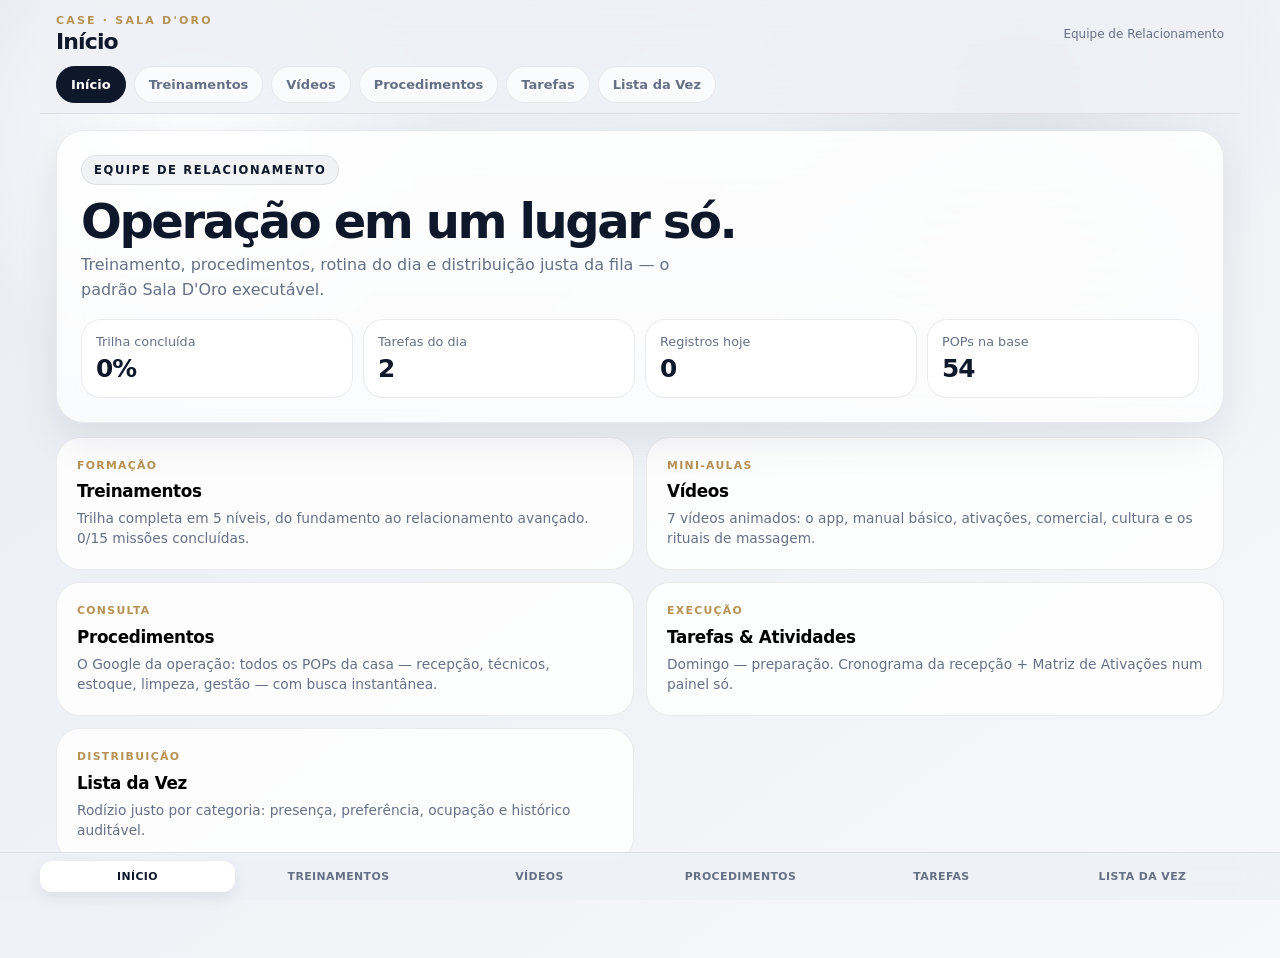
==== commit 3938e44f: "Add animated video lessons module to Case Adds a fifth module: 7 self-contained animated mini-lesson" ====
--- a/case/index.html
+++ b/case/index.html
@@ -197,6 +197,52 @@
 .footbtn{flex:1;border:0;background:transparent;color:var(--muted);border-radius:12px;padding:9px 4px;font-size:.68rem;font-weight:800;text-transform:uppercase;letter-spacing:.04em}
 .footbtn.on{background:#fff;color:var(--text);box-shadow:0 6px 16px rgba(15,23,42,.08)}
 .hidden{display:none!important}
+
+/* Vídeos */
+.vcards{display:grid;grid-template-columns:repeat(2,minmax(0,1fr));gap:12px}
+@media(max-width:860px){.vcards{grid-template-columns:1fr}}
+.vcard{display:grid;gap:8px;padding:20px;text-align:left;border-radius:24px;border:1px solid rgba(201,168,76,.35);
+  background:linear-gradient(160deg,#17150F,#0F0E0B);color:#F4EBD8;box-shadow:var(--shadow);
+  transition:transform .15s ease}
+.vcard:hover{transform:translateY(-2px)}
+.vcard .vk{font-size:.68rem;letter-spacing:.16em;text-transform:uppercase;color:#C9A84C;font-weight:800}
+.vcard strong{font-size:1.05rem;letter-spacing:-.02em;color:#E8D5A3}
+.vcard span{color:#9B907D;font-size:.85rem;line-height:1.45}
+.vcard .vmeta{display:flex;justify-content:space-between;align-items:center;margin-top:4px}
+.vplay{display:inline-grid;place-items:center;width:38px;height:38px;border-radius:50%;background:#C9A84C;color:#17150F;font-size:.9rem}
+.vplayer{position:fixed;inset:0;z-index:200;display:none;flex-direction:column;background:
+  radial-gradient(circle at 20% -10%, rgba(201,168,76,.16), transparent 36%),
+  radial-gradient(circle at 100% 0%, rgba(232,213,163,.07), transparent 30%),#0F0E0B;color:#F4EBD8}
+.vplayer.open{display:flex}
+.vtop{display:flex;align-items:center;justify-content:space-between;gap:10px;padding:14px 16px}
+.vtop .vt{font-size:.72rem;letter-spacing:.18em;text-transform:uppercase;color:#C9A84C;font-weight:800}
+.vclose{border:1px solid rgba(201,168,76,.3);background:transparent;color:#E8D5A3;border-radius:999px;padding:8px 14px;font-size:.8rem;font-weight:800}
+.vprog{display:flex;gap:5px;padding:0 16px}
+.vprog i{flex:1;height:3px;border-radius:999px;background:rgba(244,235,216,.16);overflow:hidden;display:block}
+.vprog i b{display:block;height:100%;width:0;background:#C9A84C;border-radius:inherit}
+.vstage{flex:1;display:grid;place-items:center;padding:20px 22px;overflow:hidden}
+.vinner{width:min(680px,100%);display:grid;gap:16px;text-align:center;justify-items:center}
+.vkick{font-size:.72rem;letter-spacing:.22em;text-transform:uppercase;color:#C9A84C;font-weight:800;animation:vfade .6s ease both}
+.vtitle{font-size:clamp(1.7rem,6vw,2.7rem);line-height:1.04;letter-spacing:-.045em;font-weight:900;color:#E8D5A3;animation:vfade .6s .1s ease both;margin:0}
+.vlines{display:grid;gap:9px;justify-items:center}
+.vline{max-width:56ch;padding:11px 16px;border-radius:14px;background:rgba(244,235,216,.05);
+  border:1px solid rgba(201,168,76,.2);color:#F4EBD8;font-size:.95rem;line-height:1.5;
+  opacity:0;animation:vfade .55s ease forwards}
+.vvis{height:120px;display:grid;place-items:center;animation:vfade .7s .05s ease both}
+.vvis svg{height:110px;width:auto;max-width:280px;overflow:visible}
+.vfoot{display:flex;justify-content:center;gap:10px;padding:14px 16px calc(16px + env(safe-area-inset-bottom))}
+.vbtn{border:1px solid rgba(201,168,76,.3);background:rgba(244,235,216,.05);color:#E8D5A3;border-radius:999px;min-width:46px;padding:11px 16px;font-weight:800;font-size:.85rem}
+.vbtn.gold{background:#C9A84C;border-color:#C9A84C;color:#17150F}
+@keyframes vfade{from{opacity:0;transform:translateY(12px)}to{opacity:1;transform:none}}
+@keyframes vpulse{0%,100%{transform:scale(1);opacity:.9}50%{transform:scale(1.12);opacity:1}}
+@keyframes vspin{to{transform:rotate(360deg)}}
+@keyframes vdash{to{stroke-dashoffset:0}}
+@keyframes vfloat{0%,100%{transform:translateY(0)}50%{transform:translateY(-7px)}}
+.vp1{animation:vpulse 2.4s ease-in-out infinite}
+.vsp{transform-origin:center;animation:vspin 14s linear infinite}
+.vfl{animation:vfloat 3.2s ease-in-out infinite}
+.vdr{stroke-dasharray:300;stroke-dashoffset:300;animation:vdash 1.6s .3s ease forwards}
+
 @media(max-width:860px){
   .grid2{grid-template-columns:1fr}
   .kpis{grid-template-columns:1fr 1fr}
@@ -223,6 +269,8 @@
 <div class="footbar">
   <div class="footinner" id="footNav"></div>
 </div>
+
+<div class="vplayer" id="vplayer"></div>
 
 <div class="modal" id="modal" onclick="if(event.target.id==='modal')closeModal()">
   <div class="sheet">
@@ -732,7 +780,7 @@
 
 /* ============ NAVEGAÇÃO ============ */
 const VIEWS=[
-  ["home","Início"],["trilha","Treinamentos"],["procedimentos","Procedimentos"],
+  ["home","Início"],["trilha","Treinamentos"],["videos","Vídeos"],["procedimentos","Procedimentos"],
   ["tarefas","Tarefas"],["vez","Lista da Vez"]
 ];
 let missaoAberta=null;
@@ -755,6 +803,7 @@
   const main=document.getElementById("main");
   main.innerHTML =
     DB.view==="trilha" ? renderTrilha() :
+    DB.view==="videos" ? renderVideos() :
     DB.view==="procedimentos" ? renderProcedimentos() :
     DB.view==="tarefas" ? renderTarefas() :
     DB.view==="vez" ? renderVez() :
@@ -794,6 +843,10 @@
     <button class="module" onclick="setView('trilha')">
       <span class="tag">Formação</span><strong>Treinamentos</strong>
       <span>Trilha completa em 5 níveis, do fundamento ao relacionamento avançado. ${t.done}/${t.total} missões concluídas.</span>
+    </button>
+    <button class="module" onclick="setView('videos')">
+      <span class="tag">Mini-aulas</span><strong>Vídeos</strong>
+      <span>7 vídeos animados: o app, manual básico, ativações, comercial, cultura e os rituais de massagem.</span>
     </button>
     <button class="module" onclick="setView('procedimentos')">
       <span class="tag">Consulta</span><strong>Procedimentos</strong>
@@ -1218,6 +1271,161 @@
   save();render();
 }
 
+
+/* ============ VÍDEOS ANIMADOS ============ */
+const VIDEOS=[
+ {id:"vapp",titulo:"Conheça o Case",sub:"O app da operação em 90 segundos",vis:"modules",cenas:[
+  {d:7,k:"Case · Sala D'Oro",t:"Um lugar só para operar.",vis:"logo",pts:["Treinar, consultar, executar e distribuir — sem caderno, sem improviso."]},
+  {d:9,k:"Módulo 1",t:"Treinamentos",vis:"steps",pts:["Trilha em 5 níveis, do fundamento ao avançado.","Cada missão: passo a passo oficial + decisão de campo.","Um nível concluído libera o próximo."]},
+  {d:9,k:"Módulo 2",t:"Procedimentos",vis:"search",pts:["O Google da operação: 54 POPs de todas as áreas.","Digite uma palavra e receba o passo a passo oficial.","Recepção, técnicos, estoque, limpeza, gestão."]},
+  {d:9,k:"Módulo 3",t:"Tarefas & Atividades",vis:"calendar",pts:["Cronograma da recepção + Matriz de Ativações.","A aba Hoje mostra o que é prioridade agora.","Tudo registrado com status e evidência."]},
+  {d:9,k:"Módulo 4",t:"Lista da Vez",vis:"cycle",pts:["Rodízio justo por categoria.","Presença, preferência e ocupação com regra clara.","Histórico auditável de cada decisão."]},
+  {d:7,k:"Regra de ouro",t:"O que não foi registrado, não aconteceu.",vis:"shield",pts:["Use o Case em cada turno. O padrão agradece."]}]},
+ {id:"vmanual",titulo:"Manual Básico · Relacionamento",sub:"O essencial da recepção Sala D'Oro",vis:"heart",cenas:[
+  {d:7,k:"Equipe de Relacionamento",t:"Você é a primeira prova do padrão.",vis:"logo",pts:["Educação, objetividade e postura profissional — sempre."]},
+  {d:9,k:"Padrão geral",t:"Quatro regras que não mudam",vis:"shield",pts:["Registrar tudo que importa no sistema ou controle.","Comunicar desvios imediatamente à gerência.","Nunca improvisar fora do padrão.","Em dúvida? Parar e acionar a liderança."]},
+  {d:9,k:"Abertura",t:"O dia começa sob controle",vis:"steps",pts:["Estrutura, sistemas, telefone, máquinas e materiais.","Agenda do dia: erros, sobreposições, encaixes.","Lista da vez de ontem: validar pendências."]},
+  {d:9,k:"Primeiro contato",t:"Receber é um serviço",vis:"heart",pts:["Sorriso, nome da cliente, confirmação do atendimento.","Água, café, chá e Wi-Fi.","Acompanhar até o profissional. Zelar na espera."]},
+  {d:9,k:"Telefone e WhatsApp",t:"Nenhuma conversa morre em aberto",vis:"chat",pts:["Saudação + Sala D'Oro + seu nome.","Entender antes de ofertar horário.","Follow-up D0, D1, D3, D5 e D7."]},
+  {d:9,k:"Cliente em espera",t:"Transparência antes da reclamação",vis:"clock",pts:["Informar motivo e tempo estimado, pedir desculpas.","Cronometrar e reposicionar antes do limite.","Espera aumentou? Explicar de novo e oferecer alternativa."]},
+  {d:7,k:"Fechamento",t:"A experiência termina no pagamento",vis:"check",pts:["Confirmar serviços antes de cobrar.","Perguntar se ficou feliz — insatisfação chama a gerência.","Nunca sair sem pagamento validado."]}]},
+ {id:"vativacoes",titulo:"Ativações · Relacionamento",sub:"A máquina que recupera e enche agenda",vis:"funnel",cenas:[
+  {d:7,k:"Matriz de Ativações",t:"Agenda cheia não é sorte. É método.",vis:"funnel",pts:["8 ações oficiais, cada uma com público, critério e dia certo."]},
+  {d:9,k:"Todo dia",t:"As duas diárias",vis:"chat",pts:["Sequência D0–D7: retomar conversas em aberto do dia 0 ao 7.","Pós-atendimento: cliente atendida ontem recebe contato hoje."]},
+  {d:9,k:"Ritmo da semana",t:"Terça e quinta são sagradas",vis:"calendar",pts:["Terça: ativação por serviço recorrente — janela de retorno.","Quinta: faltantes e canceladas — recuperar agenda perdida."]},
+  {d:10,k:"Mensais e especiais",t:"As quatro de ciclo longo",vis:"cycle",pts:["Clube D'Oro 30 dias: quinzenal, clientes no prazo.","Indica 3: as 180 melhores clientes indicam.","Inativas: alto valor sem visita há 45+ dias.","Aniversariantes: semana anterior à virada do mês."]},
+  {d:9,k:"Registro",t:"Cada tentativa vira dado",vis:"check",pts:["Tentativa, canal, resposta, próxima ação, resultado.","Sem horário ou profissional? Registrar o motivo.","Sexta: reporte com ativações, respostas e agendamentos."]},
+  {d:8,k:"Prova real",t:"Isso funciona.",vis:"chart",pts:["Num único mês: 577 clientes ativadas, 27 agendamentos gerados.","Constância vale mais que campanha."]}]},
+ {id:"vcomercial",titulo:"Comercial · Relacionamento",sub:"Revenda, cobrança e conversão sem fricção",vis:"chart",cenas:[
+  {d:7,k:"Comercial",t:"Vender bem é servir melhor.",vis:"logo",pts:["No alto padrão, a venda nasce da necessidade real da cliente."]},
+  {d:9,k:"Revenda",t:"A indicação vem primeiro",vis:"steps",pts:["Pergunte: algum produto foi indicado pelo profissional?","Sem indicação: entenda a necessidade antes de sugerir.","Deixe ver, tocar, conhecer a textura.","Combine acompanhar o resultado depois."]},
+  {d:9,k:"Cobrança",t:"O fechamento da experiência",vis:"check",pts:["Confirme os serviços antes de informar o valor.","Valor com discrição e clareza.","'Ficou feliz com o atendimento?' — antes de finalizar.","Insatisfação trava a cobrança até a gerência entrar."]},
+  {d:10,k:"Conversão D0–D7",t:"Lead sem resposta não é lead perdida",vis:"funnel",pts:["Filtrar em aberto, sem resposta, ação vencida.","Tentativa conforme a etapa: D0, D1, D3, D5, D7.","Interesse? Agendamento com data, horário e profissional.","Sem retorno até D7: encerrar com observação objetiva."]},
+  {d:8,k:"Regra de ouro",t:"Nenhum contato sem próxima ação.",vis:"shield",pts:["Todo impedimento vira registro. Todo registro vira gestão."]}]},
+ {id:"vcultura",titulo:"Cultura Sala D'Oro",sub:"O que permanece quando ninguém está olhando",vis:"logo",cenas:[
+  {d:8,k:"Identidade",t:"Sala D'Oro não é apenas uma marca.",vis:"logo",pts:["É uma forma de organizar percepção, decisão e execução.","Elegância sem afetação. Precisão sem dureza."]},
+  {d:8,k:"Propósito",t:"O padrão não depende de improviso.",vis:"shield",pts:["Organizar a experiência de trabalho para que o padrão não dependa de improviso individual.","A disciplina tem um porquê."]},
+  {d:9,k:"Cultura",t:"Cultura é comportamento sem supervisão.",vis:"heart",pts:["O conjunto de regras não negociáveis que orienta quando ninguém está explicando o óbvio.","É o que fica quando a supervisão sai do caminho."]},
+  {d:9,k:"Função",t:"Para que a cultura existe",vis:"steps",pts:["Proteger o padrão.","Reduzir ambiguidade.","Sustentar confiança entre pessoas.","Evitar que o improviso vire hábito."]},
+  {d:9,k:"Na prática",t:"Como ela se torna visível",vis:"check",pts:["Linguagem consistente. Postura estável.","Correção imediata de desvios.","Respeito à sequência de decisões."]},
+  {d:8,k:"Proteger",t:"Toda regra mantém o sistema confiável.",vis:"cycle",pts:["Liderar é proteger o padrão com critério e respeito.","Reconhecer é nomear o comportamento certo com precisão."]}]},
+ {id:"vcapilar",titulo:"Massagem Capilar no Lavatório",sub:"O padrão do momento mais lembrado da visita",vis:"hands",cenas:[
+  {d:7,k:"Lavatório",t:"O ponto alto silencioso da experiência.",vis:"hands",pts:["A cliente esquece a cor exata. Nunca esquece como se sentiu no lavatório."]},
+  {d:9,k:"Preparo",t:"Antes de a cliente chegar",vis:"steps",pts:["Lavatório, toalhas, produtos e apoio prontos.","Confirmar orientação do profissional responsável.","Temperatura da água: testar antes, perguntar sempre."]},
+  {d:10,k:"Técnica",t:"A massagem craniana padrão",vis:"circles",pts:["Polpas dos dedos, nunca as unhas.","Movimentos circulares: frontal → têmporas → topo → occipital (nuca).","Pressão firme e constante, sem pressa.","De 3 a 5 minutos, ritmo contínuo."]},
+  {d:9,k:"Conduta",t:"Conforto acima de tudo",vis:"heart",pts:["Silêncio confortável: a cliente conduz a conversa, não você.","Perguntar uma vez: 'A pressão está boa?'","Qualquer sensibilidade: avisar o profissional responsável."]},
+  {d:8,k:"Finalização",t:"Encerrar com o mesmo cuidado",vis:"check",pts:["Retirar o excesso de água com a toalha, sem esfregar.","Acomodar e conduzir à estação com atenção.","Estação limpa, materiais guardados."]}]},
+ {id:"vtrapezio",titulo:"Massagem de Trapézio na Cadeira",sub:"O novo diferencial do tempo de pausa",vis:"circles",cenas:[
+  {d:8,k:"Novo serviço",t:"A pausa química virou presente.",vis:"clock",pts:["Enquanto a coloração age, a cliente recebe um momento de cuidado — na própria cadeira."]},
+  {d:9,k:"Quando oferecer",t:"O momento certo",vis:"calendar",pts:["Durante a pausa de coloração, química ou tratamento.","Oferta discreta: 'Enquanto a cor age, posso fazer uma massagem rápida nos ombros?'","Sempre com consentimento — nunca tocar sem perguntar."]},
+  {d:10,k:"Técnica",t:"Trapézio e base do pescoço",vis:"circles",pts:["Mãos firmes sobre os ombros, amassamento suave do trapézio.","Polegares em círculos na base do pescoço.","Pressão média — perguntar: 'Está confortável?'","Cerca de 5 minutos, sem óleo, por cima da capa."]},
+  {d:9,k:"Cuidados",t:"Limites do serviço",vis:"shield",pts:["Não massagear coluna, pontos de dor aguda ou lesão relatada.","Dor, gestação ou restrição médica: não executar e registrar.","Movimentos lentos: é relaxamento, não fisioterapia."]},
+  {d:8,k:"Fechamento",t:"Diferencial registrado",vis:"check",pts:["Encerrar suavemente e informar: 'Prontinho, agora a cor termina de agir.'","Registrar o serviço na comanda como cortesia da pausa.","É isso que transforma espera em memória."]}]}
+];
+function visSVG(tipo){
+  const G="#C9A84C",G2="#E8D5A3";
+  switch(tipo){
+    case"logo":return`<svg viewBox="0 0 120 120"><circle cx="60" cy="60" r="46" fill="none" stroke="${G}" stroke-width="1.5" class="vsp" stroke-dasharray="6 10"/><circle cx="60" cy="60" r="30" fill="none" stroke="${G2}" stroke-width="1" opacity=".5"/><text x="60" y="72" text-anchor="middle" font-family="Georgia,serif" font-size="34" fill="${G2}">D</text></svg>`;
+    case"modules":return`<svg viewBox="0 0 160 110">${[[10,10],[85,10],[10,60],[85,60]].map((c,i)=>`<rect x="${c[0]}" y="${c[1]}" width="65" height="40" rx="10" fill="none" stroke="${G}" stroke-width="1.5" class="vfl" style="animation-delay:${i*.4}s"/>`).join("")}</svg>`;
+    case"steps":return`<svg viewBox="0 0 160 110">${[0,1,2].map(i=>`<circle cx="${30+i*50}" cy="55" r="13" fill="none" stroke="${G}" stroke-width="2" class="vp1" style="animation-delay:${i*.5}s"/><text x="${30+i*50}" y="60" text-anchor="middle" font-size="12" fill="${G2}">${i+1}</text>`).join("")}<line x1="43" y1="55" x2="67" y2="55" stroke="${G}" stroke-width="1.5" class="vdr"/><line x1="93" y1="55" x2="117" y2="55" stroke="${G}" stroke-width="1.5" class="vdr"/></svg>`;
+    case"search":return`<svg viewBox="0 0 120 110"><circle cx="52" cy="48" r="26" fill="none" stroke="${G}" stroke-width="3" class="vp1"/><line x1="72" y1="68" x2="94" y2="90" stroke="${G}" stroke-width="4" stroke-linecap="round" class="vdr"/></svg>`;
+    case"calendar":return`<svg viewBox="0 0 130 110"><rect x="15" y="20" width="100" height="76" rx="12" fill="none" stroke="${G}" stroke-width="2"/><line x1="15" y1="42" x2="115" y2="42" stroke="${G}" stroke-width="1.5"/>${[[35,58],[65,58],[95,58],[35,78],[65,78]].map((c,i)=>`<circle cx="${c[0]}" cy="${c[1]}" r="5" fill="${i===2?G:"none"}" stroke="${G}" stroke-width="1.2" class="${i===2?"vp1":""}"/>`).join("")}</svg>`;
+    case"cycle":return`<svg viewBox="0 0 120 110"><g class="vsp"><circle cx="60" cy="55" r="36" fill="none" stroke="${G}" stroke-width="1.6" stroke-dasharray="10 8"/>${[0,90,180,270].map(a=>`<circle cx="${60+36*Math.cos(a*Math.PI/180)}" cy="${55+36*Math.sin(a*Math.PI/180)}" r="7" fill="#17150F" stroke="${G2}" stroke-width="1.6"/>`).join("")}</g><text x="60" y="60" text-anchor="middle" font-size="16" fill="${G2}">★</text></svg>`;
+    case"shield":return`<svg viewBox="0 0 110 110"><path d="M55 12 L92 26 V58 C92 80 76 94 55 100 C34 94 18 80 18 58 V26 Z" fill="none" stroke="${G}" stroke-width="2" class="vp1"/><path d="M40 55 L51 66 L72 44" fill="none" stroke="${G2}" stroke-width="3" stroke-linecap="round" class="vdr"/></svg>`;
+    case"heart":return`<svg viewBox="0 0 120 110"><path d="M60 92 C30 70 16 52 22 36 C27 22 46 20 60 36 C74 20 93 22 98 36 C104 52 90 70 60 92 Z" fill="none" stroke="${G}" stroke-width="2" class="vp1"/></svg>`;
+    case"chat":return`<svg viewBox="0 0 130 110"><rect x="12" y="18" width="70" height="42" rx="14" fill="none" stroke="${G}" stroke-width="2" class="vfl"/><rect x="50" y="52" width="68" height="40" rx="14" fill="none" stroke="${G2}" stroke-width="1.6" class="vfl" style="animation-delay:.6s"/>${[30,46,62].map((x,i)=>`<circle cx="${x}" cy="39" r="3" fill="${G}" class="vp1" style="animation-delay:${i*.3}s"/>`).join("")}</svg>`;
+    case"clock":return`<svg viewBox="0 0 110 110"><circle cx="55" cy="55" r="40" fill="none" stroke="${G}" stroke-width="2"/><line x1="55" y1="55" x2="55" y2="28" stroke="${G2}" stroke-width="3" stroke-linecap="round" class="vsp" style="transform-origin:55px 55px;animation-duration:8s"/><line x1="55" y1="55" x2="74" y2="55" stroke="${G}" stroke-width="2.4" stroke-linecap="round"/></svg>`;
+    case"check":return`<svg viewBox="0 0 110 110"><circle cx="55" cy="55" r="40" fill="none" stroke="${G}" stroke-width="2" class="vp1"/><path d="M36 56 L50 70 L78 40" fill="none" stroke="${G2}" stroke-width="4" stroke-linecap="round" class="vdr"/></svg>`;
+    case"funnel":return`<svg viewBox="0 0 130 110"><path d="M15 18 H115 L80 58 V88 L50 98 V58 Z" fill="none" stroke="${G}" stroke-width="2" class="vp1"/>${[0,1,2].map(i=>`<circle cx="${40+i*25}" cy="10" r="3.4" fill="${G2}" class="vfl" style="animation-delay:${i*.4}s"/>`).join("")}</svg>`;
+    case"chart":return`<svg viewBox="0 0 130 110">${[[20,70,26],[52,50,46],[84,28,68]].map((b,i)=>`<rect x="${b[0]}" y="${b[1]}" width="20" height="${b[2]}" rx="5" fill="none" stroke="${G}" stroke-width="2" class="vfl" style="animation-delay:${i*.35}s"/>`).join("")}<path d="M22 60 L60 42 L94 20" fill="none" stroke="${G2}" stroke-width="2" stroke-linecap="round" class="vdr"/></svg>`;
+    case"circles":return`<svg viewBox="0 0 130 110">${[[45,45],[85,45],[65,70]].map((c,i)=>`<g class="vp1" style="animation-delay:${i*.5}s"><circle cx="${c[0]}" cy="${c[1]}" r="16" fill="none" stroke="${G}" stroke-width="1.6"/><circle cx="${c[0]}" cy="${c[1]}" r="7" fill="none" stroke="${G2}" stroke-width="1.2"/></g>`).join("")}</svg>`;
+    case"hands":return`<svg viewBox="0 0 130 110"><path d="M30 78 C24 60 30 40 46 32 C64 22 88 26 98 42 C106 56 102 74 90 82" fill="none" stroke="${G}" stroke-width="2" class="vp1"/>${[[48,52],[64,44],[80,50]].map((c,i)=>`<circle cx="${c[0]}" cy="${c[1]}" r="5" fill="none" stroke="${G2}" stroke-width="1.6" class="vp1" style="animation-delay:${i*.4}s"/>`).join("")}</svg>`;
+    default:return"";
+  }
+}
+function videoDur(v){return v.cenas.reduce((a,c)=>a+c.d,0)}
+function renderVideos(){
+  if(!DB.videosVistos)DB.videosVistos={};
+  return `
+  <section class="card section">
+    <h2>Vídeos de treinamento</h2>
+    <div class="muted" style="font-size:.86rem;line-height:1.5">Mini-aulas animadas baseadas nos POPs oficiais e no núcleo cultural. Toque para assistir — a cena pausa quando você tocar na tela.</div>
+  </section>
+  <div class="vcards">
+    ${VIDEOS.map(v=>`<button class="vcard" onclick="playVideo('${v.id}')">
+      <span class="vk">${DB.videosVistos[v.id]?"✓ Assistido":"Vídeo · "+videoDur(v)+"s"}</span>
+      <strong>${esc(v.titulo)}</strong>
+      <span>${esc(v.sub)}</span>
+      <span class="vmeta"><span style="color:#9B907D;font-size:.75rem">${v.cenas.length} cenas</span><span class="vplay">▶</span></span>
+    </button>`).join("")}
+  </div>`;
+}
+let VP=null;
+function playVideo(id){
+  const v=VIDEOS.find(x=>x.id===id);if(!v)return;
+  VP={v,cena:0,t0:Date.now(),pausado:false,acum:0,fim:false};
+  document.getElementById("vplayer").classList.add("open");
+  vRenderScene();
+  if(VP.timer)clearInterval(VP.timer);
+  VP.timer=setInterval(vTick,100);
+}
+function vElapsed(){return VP.pausado?VP.acum:VP.acum+(Date.now()-VP.t0)/1000}
+function vTick(){
+  if(!VP||VP.pausado||VP.fim)return;
+  const dur=VP.v.cenas[VP.cena].d;
+  const e=vElapsed();
+  const seg=document.querySelector(`#vprog i:nth-child(${VP.cena+1}) b`);
+  if(seg)seg.style.width=Math.min(100,e/dur*100)+"%";
+  if(e>=dur)vNext();
+}
+function vGoto(i){
+  VP.cena=i;VP.acum=0;VP.t0=Date.now();VP.fim=false;
+  vRenderScene();
+}
+function vNext(){
+  if(VP.cena<VP.v.cenas.length-1)vGoto(VP.cena+1);
+  else{VP.fim=true;DB.videosVistos=DB.videosVistos||{};DB.videosVistos[VP.v.id]=nowBR();save();vRenderScene()}
+}
+function vPrev(){if(VP.cena>0)vGoto(VP.cena-1);else vGoto(0)}
+function vPause(){
+  if(VP.fim)return;
+  if(VP.pausado){VP.t0=Date.now();VP.pausado=false}
+  else{VP.acum=vElapsed();VP.pausado=true}
+  document.getElementById("vpausebtn").textContent=VP.pausado?"▶":"⏸";
+}
+function closeVideo(){
+  if(VP&&VP.timer)clearInterval(VP.timer);
+  VP=null;
+  document.getElementById("vplayer").classList.remove("open");
+  render();
+}
+function vRenderScene(){
+  const v=VP.v,c=v.cenas[VP.cena];
+  const prog=v.cenas.map((_,i)=>`<i><b style="width:${i<VP.cena?100:0}%"></b></i>`).join("");
+  const stage=VP.fim
+    ?`<div class="vinner">
+        <div class="vvis">${visSVG("check")}</div>
+        <div class="vkick">Concluído</div>
+        <h3 class="vtitle">${esc(v.titulo)}</h3>
+        <div class="vlines"><div class="vline" style="animation-delay:.2s">Assistido até o fim. Bom trabalho.</div></div>
+      </div>`
+    :`<div class="vinner" key="${VP.cena}">
+        <div class="vvis">${visSVG(c.vis)}</div>
+        <div class="vkick">${esc(c.k)}</div>
+        <h3 class="vtitle">${esc(c.t)}</h3>
+        <div class="vlines">${c.pts.map((p,i)=>`<div class="vline" style="animation-delay:${.5+i*.9}s">${esc(p)}</div>`).join("")}</div>
+      </div>`;
+  document.getElementById("vplayer").innerHTML=`
+    <div class="vtop"><span class="vt">${esc(v.titulo)}</span><button class="vclose" onclick="closeVideo()">Fechar ✕</button></div>
+    <div class="vprog" id="vprog">${prog}</div>
+    <div class="vstage" onclick="vPause()">${stage}</div>
+    <div class="vfoot">
+      <button class="vbtn" onclick="vPrev()">⟨</button>
+      ${VP.fim?`<button class="vbtn gold" onclick="vGoto(0)">Rever</button><button class="vbtn" onclick="closeVideo()">Fechar</button>`
+             :`<button class="vbtn gold" id="vpausebtn" onclick="vPause()">${VP.pausado?"▶":"⏸"}</button><button class="vbtn" onclick="vNext()">⟩</button>`}
+    </div>`;
+}
+
 /* ============ MODAL ============ */
 function openModal(title,text,bodyHTML,onConfirm){
   document.getElementById("modalTitle").textContent=title;
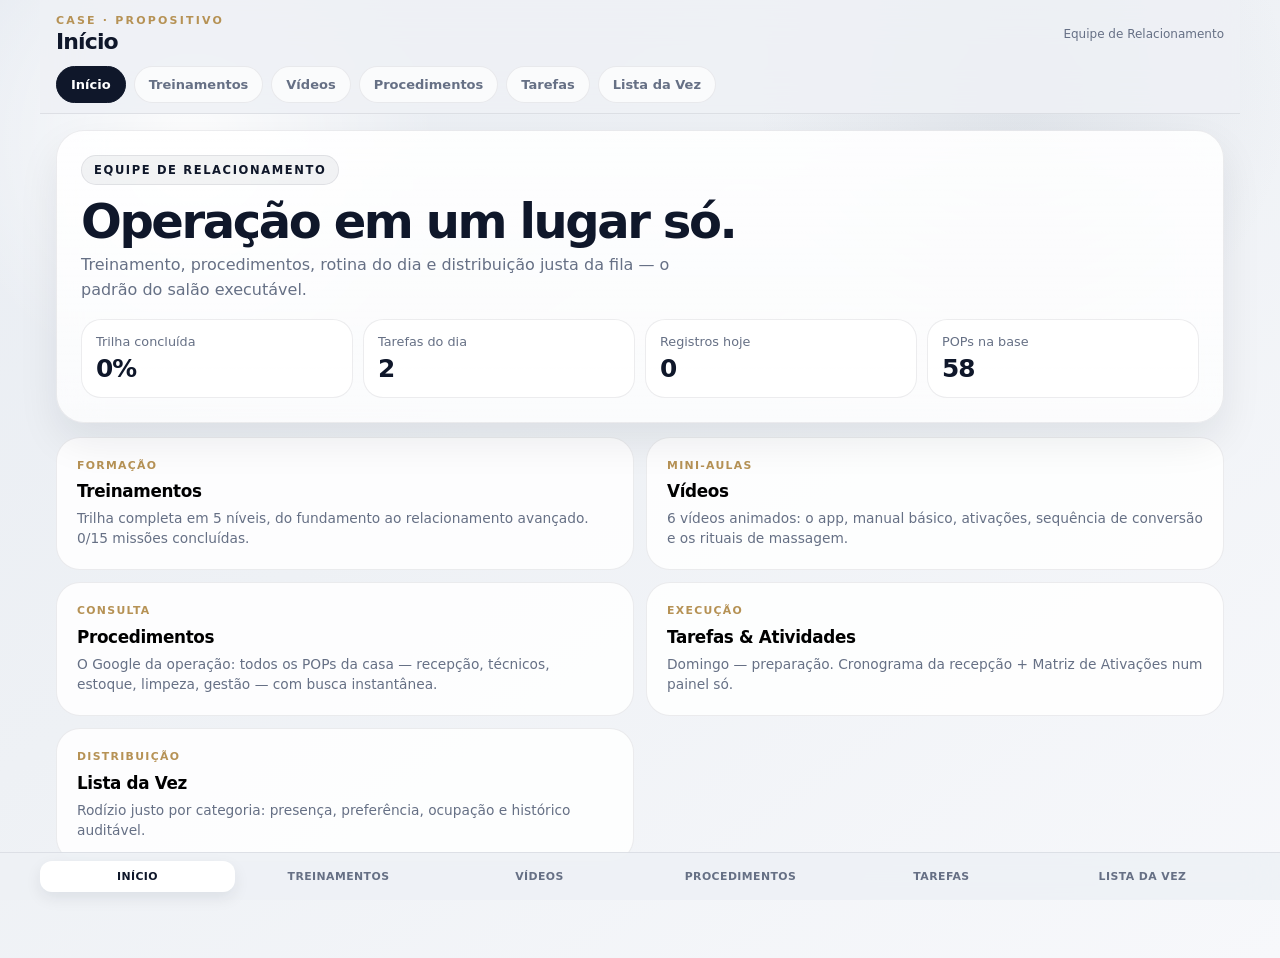
==== commit af95dcd6: "Remove Cultura video from Case (client-specific, not reusable) The Cultura content was authored spec" ====
--- a/case/index.html
+++ b/case/index.html
@@ -4,7 +4,7 @@
 <meta charset="UTF-8" />
 <meta name="viewport" content="width=device-width, initial-scale=1.0, viewport-fit=cover" />
 <meta name="theme-color" content="#eef1f5" />
-<title>Case · Sala D'Oro</title>
+<title>Case · Propositivo</title>
 <style>
 :root{
   --bg:#eef1f5;
@@ -256,7 +256,7 @@
   <header class="top">
     <div class="brandrow">
       <div>
-        <div class="kicker">Case · Sala D'Oro</div>
+        <div class="kicker">Case · Propositivo</div>
         <h1 id="viewTitle">Início</h1>
       </div>
       <div class="who" id="whoBox">Equipe de Relacionamento</div>
@@ -318,14 +318,14 @@
     "Atualizar dados sempre que houver divergência ou informação incompleta.",
     "Agradecer e confirmar que o cadastro foi concluído."]},
   {id:"telefone", title:"Atendimento Telefônico e WhatsApp", group:"Agenda", setor:"Recepção", steps:[
-    "Atender ou responder com saudação, nome do Sala D'Oro e identificação pessoal.",
+    "Atender ou responder com saudação, nome do salão e identificação pessoal.",
     "Entender a necessidade da cliente antes de oferecer horário.",
     "Conferir ou criar cadastro conforme necessidade.",
     "Agendar, alterar ou cancelar seguindo as regras de agenda.",
     "Esclarecer dúvidas com segurança ou direcionar para a pessoa correta.",
     "Oferecer serviço adicional coerente com a necessidade da cliente.",
     "Encerrar confirmando as informações e agradecendo o contato.",
-    "Retomar conversas em aberto conforme regra de follow-up D0, D1, D3, D5 e D7."]},
+    "Retomar conversas em aberto conforme regra de sequência de conversão D0, D1, D3, D5 e D7."]},
   {id:"primeirocontato", title:"Primeiro Contato no Salão", group:"Experiência", setor:"Recepção", steps:[
     "Receber a cliente com sorriso, postura e cumprimento adequado ao turno.",
     "Se apresentar e chamar a cliente pelo nome quando possível.",
@@ -381,9 +381,9 @@
     "Organizar comprovantes conforme padrão interno.",
     "Comunicar imediatamente qualquer divergência para a gerência.",
     "Registrar pendências ou ajustes que precisem de acompanhamento."]},
-  {id:"followup", title:"Follow-up e Ativações", group:"Relacionamento", setor:"Recepção", steps:[
-    "Executar follow-ups D0, D1, D3, D5 e D7 para leads sem resposta ou em negociação.",
-    "Classificar cada contato por etapa do funil: lead novo, contato feito, qualificado, oferta enviada, em objeção, agendado ou perdido.",
+  {id:"followup", title:"Sequência de Conversão e Ativações", group:"Relacionamento", setor:"Recepção", steps:[
+    "Executar sequências de conversão D0, D1, D3, D5 e D7 para clientes sem resposta ou em negociação.",
+    "Classificar cada contato por etapa do funil: cliente novo, contato feito, qualificado, oferta enviada, em objeção, agendado ou perdido.",
     "Ativar aniversariantes, inativas, canceladas, faltantes e serviços recorrentes vencidos.",
     "Registrar tentativa, canal, resposta, próxima ação e resultado.",
     "Sem horário ou profissional disponível: registrar motivo para análise da gerência.",
@@ -629,19 +629,53 @@
     "Informar responsável e participantes.",
     "Definir próxima revisão para medir aderência.",
     "Atualizar status: planejado, realizado ou reagendado.",
-    "Usar o dashboard para enxergar setores mais treinados e lacunas."]}
+    "Usar o dashboard para enxergar setores mais treinados e lacunas."]},
+  {id:"com_funil", title:"Atendimento de Clientes do Tráfego Pago", group:"Funil", setor:"Comercial", steps:[
+    "Classificar cada contato por etiqueta de funil: cliente novo, qualificado, oferta enviada, em objeção, agendado ou perdido.",
+    "Primeiro contato automático: nome do salão + entusiasmo + uma pergunta objetiva sobre o serviço buscado.",
+    "Depois da resposta, conduzir para decisão: 'Prefere agendar para essa semana ou para a próxima?'",
+    "Se o cliente esfriar, uma ligação curta perguntando se ainda quer o horário.",
+    "Qualificação rápida — perguntar sempre: qual serviço, quando quer agendar, se prefere algum profissional.",
+    "Cliente quente: quer essa semana, pergunta horário, pergunta valor. Cliente frio: demora dias, é só curiosidade."]},
+  {id:"com_sequencia", title:"Sequência de Conversão D0–D7", group:"Funil", setor:"Comercial", steps:[
+    "D0 — mensagem inicial automática: saudação, nome do salão, pergunta sobre o serviço buscado.",
+    "D1 — 'Consegui horários disponíveis essa semana e a próxima. Quer que eu te envie as opções?'",
+    "D3 — 'Nossa agenda já está quase completa. Ainda gostaria de agendar?'",
+    "D5 — prova social curta: compartilhar que outras clientes têm gostado dos resultados e da experiência.",
+    "D7 — última tentativa, educada, encerrando o atendimento mas deixando a porta aberta.",
+    "Se o cliente respondeu mas parou: D1 recap do interesse + pergunta de fechamento, D3 uma ligação curta, D5 urgência leve sem pressão.",
+    "Sem retorno até o D7: encerrar a sequência com observação objetiva do motivo."]},
+  {id:"com_objecoes", title:"Tratamento de Objeções", group:"Script", setor:"Comercial", steps:[
+    "Ouvir a objeção inteira antes de responder — nunca interromper.",
+    "'Achei caro': reforçar que o time é especialista e os produtos são premium, por isso o resultado é diferenciado.",
+    "'Agora não sei se consigo': oferecer flexibilidade de horário essa semana e a próxima.",
+    "'Vou pensar': avisar com educação que os horários mais disputados costumam fechar rápido.",
+    "'Vi outro mais barato': reposicionar para qualidade, segurança e resultado — por isso as clientes voltam sempre.",
+    "Nunca discutir preço isolado — sempre reconduzir para valor e para o próximo passo."]},
+  {id:"com_regras", title:"Regras de Abordagem e Mentalidade Premium", group:"Padrão", setor:"Comercial", steps:[
+    "Sempre conferir histórico de preferência de profissional antes de chamar a cliente.",
+    "Sempre usar o nome da cliente.",
+    "Sempre finalizar toda mensagem com pergunta de agendamento — nunca deixar em aberto tipo 'qualquer coisa me avisa'.",
+    "Erros que não podem acontecer: demorar para responder, não pedir agendamento direto, textos longos, desistir cedo, falar só de preço.",
+    "Mentalidade do salão premium: responder rápido, conduzir para agendamento, criar urgência natural, mostrar valor, insistir com educação.",
+    "Controle diário: anotar ativação feita, quantidade de contatos e quantidade de agendamentos fechados."]}
 ];
 
 /* Matriz de Ativações — da planilha oficial (Julho) */
 const ATIVACOES = [
-  {id:"d0d7", nome:"Sequência de conversão D0–D7", freq:"Diário", dia:"Todos os dias", dow:[1,2,3,4,5,6], publico:"Clientes e leads do dia 0 ao dia 7", criterio:"Conversas em aberto sem resposta"},
+  {id:"aniversariantes", nome:"Aniversariantes", freq:"Mensal", dia:"Semana anterior à virada do mês", dow:[], publico:"Clientes aniversariantes do mês", criterio:"Presente especial (tratamento capilar) + convite para agendar"},
+  {id:"reflexo", nome:"Reflexo", freq:"Semanal", dia:"Terça", dow:[2], publico:"Clientes sem reflexo há mais de 30 dias", criterio:"Retomar continuidade do cuidado"},
+  {id:"coloracao", nome:"Coloração — Retoque de Raiz", freq:"Semanal", dia:"Terça", dow:[2], publico:"Clientes com coloração há mais de 30 dias", criterio:"Renovar e manter a cor em dia"},
+  {id:"unha_gel", nome:"Manutenção Unha em Gel", freq:"Semanal", dia:"Terça", dow:[2], publico:"Clientes com unha em gel há mais de 20 dias", criterio:"Renovar manutenção e manter sempre perfeitas"},
+  {id:"corte_masc", nome:"Corte Masculino", freq:"Semanal", dia:"Terça", dow:[2], publico:"Clientes com corte masculino há mais de 20 dias", criterio:"Ajustar corte e manter o estilo em dia"},
+  {id:"podologia", nome:"Podologia", freq:"Semanal", dia:"Terça", dow:[2], publico:"Clientes com podologia há mais de 30 dias", criterio:"Continuar tratamento e bem-estar dos pés"},
+  {id:"faltantes", nome:"Canceladas ou Faltantes", freq:"Semanal", dia:"Quinta", dow:[4], publico:"Clientes faltantes ou canceladas da semana anterior", criterio:"Recuperar agenda perdida"},
+  {id:"inativas6m", nome:"Clientes sem Retorno há 6 Meses", freq:"Mensal", dia:"Pontualmente", dow:[], publico:"Clientes sem visita há 6 meses ou mais", criterio:"Pesquisa de satisfação + brinde de retorno"},
+  {id:"pos_google", nome:"Pós-atendimento — Avaliação Google", freq:"Semanal", dia:"Sábado", dow:[6], publico:"Clientes novas da última semana", criterio:"Checar experiência e pedir avaliação no Google"},
   {id:"pos", nome:"Pós-atendimento", freq:"Diário", dia:"1 dia após atendimento", dow:[1,2,3,4,5,6], publico:"Cliente atendida ontem", criterio:"Cliente nova realizou serviço no dia anterior"},
-  {id:"faltantes", nome:"Faltantes / Canceladas", freq:"Semanal", dia:"Quinta", dow:[4], publico:"Clientes faltantes", criterio:"Clientes que faltaram e precisam de retomada"},
-  {id:"clube30", nome:"Ação Clube D'Oro 30 dias", freq:"Quinzenal", dia:"Quinzenal", dow:[1], publico:"Clientes dentro do prazo", criterio:"Clientes dentro de 30 dias no máximo"},
+  {id:"clube30", nome:"Ação Clube VIP 30 dias", freq:"Quinzenal", dia:"Quinzenal", dow:[1], publico:"Clientes dentro do prazo", criterio:"Clientes dentro de 30 dias no máximo"},
   {id:"indica3", nome:"Ação Indica 3", freq:"Pontual", dia:"Pontualmente", dow:[], publico:"180 melhores clientes", criterio:"Clientes indicam 3 pessoas"},
-  {id:"recorrentes", nome:"Ativações por serviço recorrente", freq:"Semanal", dia:"Terça", dow:[2], publico:"Clientes no tempo médio de retorno", criterio:"Clientes dentro da janela de retorno"},
-  {id:"inativas", nome:"Clientes inativas", freq:"Mensal", dia:"Pontualmente", dow:[], publico:"Clientes de alto valor sem retorno", criterio:"Ticket ou frequência alta, sem visita há 45+ dias"},
-  {id:"aniversariantes", nome:"Aniversariantes", freq:"Mensal", dia:"Semana anterior à virada do mês", dow:[], publico:"Aniversariantes do próximo mês", criterio:"Aniversariantes contatadas no mês"}
+  {id:"inativas", nome:"Clientes Inativas (alto valor)", freq:"Mensal", dia:"Pontualmente", dow:[], publico:"Clientes de alto valor sem retorno", criterio:"Ticket ou frequência alta, sem visita há 45+ dias"}
 ];
 
 /* Cronograma semanal de recepção */
@@ -651,7 +685,7 @@
     {id:"seg_ausencias", t:"Atualizar ausências", d:"Faltas e impacto na operação."},
     {id:"seg_faltantes", t:"Revisar faltantes e canceladas", d:"Separar clientes que precisam de retomada."}]},
   2:{title:"Terça — contato e ativação", tasks:[
-    {id:"ter_followup", t:"Retomar conversas em aberto", d:"Leads e clientes sem resposta."},
+    {id:"ter_followup", t:"Retomar conversas em aberto", d:"Clientes sem resposta."},
     {id:"ter_servico", t:"Ativação por serviço recorrente", d:"Clientes na janela de retorno."},
     {id:"ter_whats", t:"Responder WhatsApp pendente", d:"Canais vivos e sem atraso."}]},
   3:{title:"Quarta — controle e organização", tasks:[
@@ -681,7 +715,7 @@
     {id:"m1", t:"Padrão geral de execução", pop:null, resumo:"Educação, objetividade, registro e comunicação imediata de desvios. Nunca improvisar fora do padrão.",
       steps:["Tratar clientes, equipe e parceiros com educação, objetividade e postura profissional.","Manter apresentação, ambiente, materiais e registros no padrão da empresa.","Registrar informações relevantes no sistema ou controle correspondente.","Comunicar imediatamente atraso, divergência, risco ou erro de agenda.","Em caso de dúvida, acionar a gerência — nunca improvisar."],
       quiz:{q:"Você percebe um erro na agenda que pode afetar uma cliente daqui a 2 horas. O que fazer?", opts:["Esperar para ver se o problema se resolve sozinho","Comunicar imediatamente a gerência e registrar a situação","Corrigir por conta própria sem avisar ninguém"], correct:1, exp:"Desvios se comunicam imediatamente. A correção pode até ser sua, mas a gerência precisa saber e o registro precisa existir."}},
-    {id:"m2", t:"Apresentação pessoal", pop:"apresentacao", resumo:"Sua imagem é a primeira prova do padrão Sala D'Oro.",
+    {id:"m2", t:"Apresentação pessoal", pop:"apresentacao", resumo:"Sua imagem é a primeira prova do padrão do salão.",
       quiz:{q:"Qual das opções está DENTRO do padrão de apresentação?", opts:["Unhas feitas com cores neutras e acessórios discretos","Uniforme com sinais de desgaste, mas limpo","Maquiagem carregada para impressionar"], correct:0, exp:"O padrão pede acabamento profissional e discrição: unhas neutras, acessórios simples, uniforme impecável."}},
     {id:"m3", t:"Abertura do salão", pop:"abertura", resumo:"Checklist físico + sistemas + agenda + lista da vez do dia anterior.",
       quiz:{q:"Antes de iniciar novos atendimentos, o que precisa ser validado da véspera?", opts:["Somente o caixa do dia anterior","A lista da vez do dia anterior e suas pendências","Nada — cada dia começa do zero"], correct:1, exp:"A lista da vez da véspera carrega pendências que afetam a justiça do rodízio de hoje."}}]},
@@ -690,8 +724,8 @@
       quiz:{q:"Por que registrar a ORIGEM da cliente (indicação, Instagram, tráfego)?", opts:["É exigência fiscal","Alimenta as ativações e mostra qual canal traz cliente","Apenas curiosidade da gerência"], correct:1, exp:"Origem alimenta a Matriz de Ativações (ex: Indica 3) e orienta onde investir."}},
     {id:"m5", t:"Agendamento", pop:"agendamento", resumo:"Histórico, preferência, disponibilidade, confirmação. Sem preferência → lista da vez.",
       quiz:{q:"Cliente nova liga e NÃO tem profissional de preferência. Como distribuir?", opts:["Escolher o profissional mais simpático","Dar para quem estiver por perto na hora","Usar a lista da vez de forma discreta, justa e registrada"], correct:2, exp:"É exatamente o que o POP define: lista da vez, discreta, justa e registrada."}},
-    {id:"m6", t:"Telefone e WhatsApp", pop:"telefone", resumo:"Saudação padrão, entender antes de ofertar, follow-up D0–D7.",
-      quiz:{q:"Uma conversa de WhatsApp ficou sem resposta da cliente há 3 dias. O que o padrão manda?", opts:["Aguardar a cliente responder quando quiser","Retomar conforme a régua D0, D1, D3, D5 e D7","Apagar a conversa para limpar a caixa"], correct:1, exp:"A régua de follow-up D0–D7 existe para nenhuma conversa morrer em aberto."}}]},
+    {id:"m6", t:"Telefone e WhatsApp", pop:"telefone", resumo:"Saudação padrão, entender antes de ofertar, sequência de conversão D0–D7.",
+      quiz:{q:"Uma conversa de WhatsApp ficou sem resposta da cliente há 3 dias. O que o padrão manda?", opts:["Aguardar a cliente responder quando quiser","Retomar conforme a régua D0, D1, D3, D5 e D7","Apagar a conversa para limpar a caixa"], correct:1, exp:"A régua de sequência de conversão D0–D7 existe para nenhuma conversa morrer em aberto."}}]},
   {id:"n3", nome:"Nível 3 · Experiência da Cliente", desc:"Do primeiro sorriso à espera bem gerida.", missoes:[
     {id:"m7", t:"Primeiro contato no salão", pop:"primeirocontato", resumo:"Sorriso, nome, água/café/Wi-Fi, acompanhamento até o profissional.",
       quiz:{q:"A cliente chegou e o profissional ainda está finalizando outro atendimento. O que fazer?", opts:["Deixar aguardando em pé até o profissional aparecer","Acomodar, oferecer água/café/Wi-Fi e zelar por ela na espera","Pedir que volte em 30 minutos"], correct:1, exp:"Zelar pela cliente entre atendimentos é parte do POP de primeiro contato."}},
@@ -706,12 +740,12 @@
       quiz:{q:"A cliente demonstra insatisfação na hora de pagar. O que o padrão exige?", opts:["Concluir a cobrança rápido para não criar constrangimento","Não concluir a cobrança sem acionar a gerência","Dar desconto por conta própria"], correct:1, exp:"Insatisfação trava a cobrança até a gerência entrar — é a última chance de salvar a experiência."}},
     {id:"m12", t:"Fechamento de caixa", pop:"caixa", resumo:"Conferir formas de pagamento, comparar comprovantes × sistema, reportar divergências.",
       quiz:{q:"Os comprovantes físicos não batem com o sistema. Qual a atitude correta?", opts:["Ajustar o sistema para bater e seguir em frente","Comunicar imediatamente a divergência para a gerência","Deixar para conferir amanhã"], correct:1, exp:"Divergência de caixa é comunicação imediata — nunca ajuste silencioso."}}]},
-  {id:"n5", nome:"Nível 5 · Relacionamento Avançado", desc:"A máquina de ativação: follow-up, funil e recuperação de agenda.", missoes:[
-    {id:"m13", t:"Follow-up D0–D7 e funil", pop:"followup", resumo:"Régua de contato + classificação por etapa do funil + registro de cada tentativa.",
-      quiz:{q:"Uma lead recebeu oferta e sumiu. Em qual etapa do funil ela está e o que fazer?", opts:["Perdida — descartar o contato","Em objeção/oferta enviada — seguir a régua D0–D7 registrando cada tentativa","Agendada — esperar ela aparecer"], correct:1, exp:"Oferta enviada sem resposta entra na régua de retomada, com registro de tentativa, canal e próxima ação."}},
-    {id:"m14", t:"Matriz de ativações", pop:null, resumo:"As 8 ações da matriz: D0–D7, pós-atendimento, faltantes, Clube 30 dias, Indica 3, recorrentes, inativas, aniversariantes.",
-      steps:["Sequência D0–D7: diário, conversas em aberto do dia 0 ao 7.","Pós-atendimento: diário, cliente atendida ontem.","Faltantes/Canceladas: semanal (quinta), recuperar agenda perdida.","Clube D'Oro 30 dias: quinzenal, clientes dentro do prazo.","Indica 3: pontual, 180 melhores clientes.","Serviço recorrente: semanal (terça), janela de retorno.","Inativas: mensal, alto valor sem visita há 45+ dias.","Aniversariantes: mensal, semana anterior à virada."],
-      quiz:{q:"Hoje é quinta-feira. Qual ativação da matriz é prioridade do dia?", opts:["Aniversariantes do próximo mês","Faltantes e canceladas","Ativação por serviço recorrente"], correct:1, exp:"Quinta é o dia recomendado de faltantes/canceladas — recuperar agenda perdida com velocidade."}},
+  {id:"n5", nome:"Nível 5 · Relacionamento Avançado", desc:"A máquina de ativação: sequência de conversão, funil e recuperação de agenda.", missoes:[
+    {id:"m13", t:"Sequência de Conversão D0–D7 e funil", pop:"followup", resumo:"Régua de contato + classificação por etapa do funil + registro de cada tentativa.",
+      quiz:{q:"Um cliente recebeu oferta e sumiu. Em qual etapa do funil ele está e o que fazer?", opts:["Perdida — descartar o contato","Em objeção/oferta enviada — seguir a régua D0–D7 registrando cada tentativa","Agendada — esperar ela aparecer"], correct:1, exp:"Oferta enviada sem resposta entra na régua de retomada, com registro de tentativa, canal e próxima ação."}},
+    {id:"m14", t:"Ativações de relacionamento e retorno", pop:null, resumo:"As 13 ativações reais: 5 lembretes semanais por serviço, faltantes, 6 meses sem voltar, pós-atendimento, Clube VIP, Indica 3, inativas, aniversariantes.",
+      steps:["Toda terça: reflexo (+30d), coloração (+30d), unha em gel (+20d), corte masculino (+20d), podologia (+30d).","Toda quinta: canceladas e faltantes da semana anterior.","Todo sábado: pós-atendimento de novas, com pedido de avaliação no Google.","Todo dia: pós-atendimento — cliente atendida ontem.","Mensal: 6 meses sem voltar (pesquisa de satisfação), inativas de alto valor, aniversariantes.","Quinzenal: Clube VIP 30 dias. Pontual: Indica 3."],
+      quiz:{q:"Hoje é quinta-feira. Qual ativação da matriz é prioridade do dia?", opts:["Aniversariantes do próximo mês","Canceladas e faltantes da semana anterior","Os cinco lembretes por serviço"], correct:1, exp:"Quinta é o dia recomendado de canceladas/faltantes — recuperar agenda perdida com velocidade."}},
     {id:"m15", t:"Reporte semanal", pop:null, resumo:"Fechar a semana com números: ativações, respostas, agendamentos e perdas por indisponibilidade.",
       steps:["Consolidar ativações realizadas na semana por tipo de ação.","Contar respostas e agendamentos gerados.","Registrar perdas por falta de horário ou profissional, com motivo.","Reportar à gerência no fechamento de sexta."],
       quiz:{q:"Uma cliente quis agendar mas não havia horário. Isso entra no reporte?", opts:["Não — se não agendou, não conta","Sim — perda por indisponibilidade, com motivo registrado para análise","Só se ela reclamar formalmente"], correct:1, exp:"Perda por indisponibilidade é dado de gestão: mostra demanda reprimida e orienta a agenda."}}]}
@@ -726,7 +760,7 @@
 ];
 
 /* ============ ESTADO ============ */
-const KEY="case_saladoro_v1";
+const KEY="case_v1";
 function todayISO(){return new Date().toISOString().slice(0,10)}
 function todayBR(){return new Date().toLocaleDateString("pt-BR")}
 function nowBR(){return new Date().toLocaleString("pt-BR",{dateStyle:"short",timeStyle:"short"})}
@@ -831,7 +865,7 @@
   <section class="card hero">
     <div class="eyebrow">Equipe de Relacionamento</div>
     <h2>Operação em um lugar só.</h2>
-    <p>Treinamento, procedimentos, rotina do dia e distribuição justa da fila — o padrão Sala D'Oro executável.</p>
+    <p>Treinamento, procedimentos, rotina do dia e distribuição justa da fila — o padrão do salão executável.</p>
     <div class="kpis">
       <div class="kpi"><div class="l">Trilha concluída</div><div class="v">${t.pct}%</div></div>
       <div class="kpi"><div class="l">Tarefas do dia</div><div class="v">${dia.tasks.length+ats.length}</div></div>
@@ -846,7 +880,7 @@
     </button>
     <button class="module" onclick="setView('videos')">
       <span class="tag">Mini-aulas</span><strong>Vídeos</strong>
-      <span>7 vídeos animados: o app, manual básico, ativações, comercial, cultura e os rituais de massagem.</span>
+      <span>6 vídeos animados: o app, manual básico, ativações, sequência de conversão e os rituais de massagem.</span>
     </button>
     <button class="module" onclick="setView('procedimentos')">
       <span class="tag">Consulta</span><strong>Procedimentos</strong>
@@ -977,7 +1011,7 @@
     <div class="subtabs" style="margin:12px 0 0">
       ${["Todos",...setores].map(st=>`<button class="subtab ${procSetor===st?"on":""}" onclick="procSetor='${st}';render()">${esc(st)}</button>`).join("")}
     </div>
-    <div class="muted" style="font-size:.82rem;margin-top:10px">${hits.length} de ${POPS.length} procedimentos · fonte: POPs oficiais Sala D'Oro (todas as áreas)</div>
+    <div class="muted" style="font-size:.82rem;margin-top:10px">${hits.length} de ${POPS.length} procedimentos · fonte: POPs oficiais do salão (todas as áreas)</div>
   </section>
   ${grupos.map(g=>`
     <section class="card section">
@@ -1275,40 +1309,38 @@
 /* ============ VÍDEOS ANIMADOS ============ */
 const VIDEOS=[
  {id:"vapp",titulo:"Conheça o Case",sub:"O app da operação em 90 segundos",vis:"modules",cenas:[
-  {d:7,k:"Case · Sala D'Oro",t:"Um lugar só para operar.",vis:"logo",pts:["Treinar, consultar, executar e distribuir — sem caderno, sem improviso."]},
+  {d:7,k:"Case · Propositivo",t:"Um lugar só para operar.",vis:"logo",pts:["Treinar, consultar, executar e distribuir — sem caderno, sem improviso."]},
   {d:9,k:"Módulo 1",t:"Treinamentos",vis:"steps",pts:["Trilha em 5 níveis, do fundamento ao avançado.","Cada missão: passo a passo oficial + decisão de campo.","Um nível concluído libera o próximo."]},
-  {d:9,k:"Módulo 2",t:"Procedimentos",vis:"search",pts:["O Google da operação: 54 POPs de todas as áreas.","Digite uma palavra e receba o passo a passo oficial.","Recepção, técnicos, estoque, limpeza, gestão."]},
+  {d:9,k:"Módulo 2",t:"Procedimentos",vis:"search",pts:["O Google da operação: 58 POPs de todas as áreas.","Digite uma palavra e receba o passo a passo oficial.","Recepção, técnicos, estoque, limpeza, gestão, comercial."]},
   {d:9,k:"Módulo 3",t:"Tarefas & Atividades",vis:"calendar",pts:["Cronograma da recepção + Matriz de Ativações.","A aba Hoje mostra o que é prioridade agora.","Tudo registrado com status e evidência."]},
   {d:9,k:"Módulo 4",t:"Lista da Vez",vis:"cycle",pts:["Rodízio justo por categoria.","Presença, preferência e ocupação com regra clara.","Histórico auditável de cada decisão."]},
   {d:7,k:"Regra de ouro",t:"O que não foi registrado, não aconteceu.",vis:"shield",pts:["Use o Case em cada turno. O padrão agradece."]}]},
- {id:"vmanual",titulo:"Manual Básico · Relacionamento",sub:"O essencial da recepção Sala D'Oro",vis:"heart",cenas:[
+ {id:"vmanual",titulo:"Manual Básico · Relacionamento",sub:"O essencial da recepção",vis:"heart",cenas:[
   {d:7,k:"Equipe de Relacionamento",t:"Você é a primeira prova do padrão.",vis:"logo",pts:["Educação, objetividade e postura profissional — sempre."]},
   {d:9,k:"Padrão geral",t:"Quatro regras que não mudam",vis:"shield",pts:["Registrar tudo que importa no sistema ou controle.","Comunicar desvios imediatamente à gerência.","Nunca improvisar fora do padrão.","Em dúvida? Parar e acionar a liderança."]},
   {d:9,k:"Abertura",t:"O dia começa sob controle",vis:"steps",pts:["Estrutura, sistemas, telefone, máquinas e materiais.","Agenda do dia: erros, sobreposições, encaixes.","Lista da vez de ontem: validar pendências."]},
   {d:9,k:"Primeiro contato",t:"Receber é um serviço",vis:"heart",pts:["Sorriso, nome da cliente, confirmação do atendimento.","Água, café, chá e Wi-Fi.","Acompanhar até o profissional. Zelar na espera."]},
-  {d:9,k:"Telefone e WhatsApp",t:"Nenhuma conversa morre em aberto",vis:"chat",pts:["Saudação + Sala D'Oro + seu nome.","Entender antes de ofertar horário.","Follow-up D0, D1, D3, D5 e D7."]},
+  {d:9,k:"Telefone e WhatsApp",t:"Nenhuma conversa morre em aberto",vis:"chat",pts:["Saudação + nome do salão + seu nome.","Entender antes de ofertar horário.","Sequência de conversão D0, D1, D3, D5 e D7."]},
   {d:9,k:"Cliente em espera",t:"Transparência antes da reclamação",vis:"clock",pts:["Informar motivo e tempo estimado, pedir desculpas.","Cronometrar e reposicionar antes do limite.","Espera aumentou? Explicar de novo e oferecer alternativa."]},
-  {d:7,k:"Fechamento",t:"A experiência termina no pagamento",vis:"check",pts:["Confirmar serviços antes de cobrar.","Perguntar se ficou feliz — insatisfação chama a gerência.","Nunca sair sem pagamento validado."]}]},
+  {d:9,k:"Revenda",t:"A indicação vem primeiro",vis:"steps",pts:["Pergunte: algum produto foi indicado pelo profissional?","Sem indicação: entenda a necessidade antes de sugerir.","Deixe ver, tocar, conhecer a textura.","Combine acompanhar o resultado depois."]},
+  {d:7,k:"Fechamento de comanda",t:"A experiência termina no pagamento",vis:"check",pts:["Confirmar serviços antes de cobrar.","Valor com discrição e clareza.","Perguntar se ficou feliz — insatisfação chama a gerência.","Nunca sair sem pagamento validado."]}]},
  {id:"vativacoes",titulo:"Ativações · Relacionamento",sub:"A máquina que recupera e enche agenda",vis:"funnel",cenas:[
-  {d:7,k:"Matriz de Ativações",t:"Agenda cheia não é sorte. É método.",vis:"funnel",pts:["8 ações oficiais, cada uma com público, critério e dia certo."]},
-  {d:9,k:"Todo dia",t:"As duas diárias",vis:"chat",pts:["Sequência D0–D7: retomar conversas em aberto do dia 0 ao 7.","Pós-atendimento: cliente atendida ontem recebe contato hoje."]},
-  {d:9,k:"Ritmo da semana",t:"Terça e quinta são sagradas",vis:"calendar",pts:["Terça: ativação por serviço recorrente — janela de retorno.","Quinta: faltantes e canceladas — recuperar agenda perdida."]},
-  {d:10,k:"Mensais e especiais",t:"As quatro de ciclo longo",vis:"cycle",pts:["Clube D'Oro 30 dias: quinzenal, clientes no prazo.","Indica 3: as 180 melhores clientes indicam.","Inativas: alto valor sem visita há 45+ dias.","Aniversariantes: semana anterior à virada do mês."]},
-  {d:9,k:"Registro",t:"Cada tentativa vira dado",vis:"check",pts:["Tentativa, canal, resposta, próxima ação, resultado.","Sem horário ou profissional? Registrar o motivo.","Sexta: reporte com ativações, respostas e agendamentos."]},
-  {d:8,k:"Prova real",t:"Isso funciona.",vis:"chart",pts:["Num único mês: 577 clientes ativadas, 27 agendamentos gerados.","Constância vale mais que campanha."]}]},
- {id:"vcomercial",titulo:"Comercial · Relacionamento",sub:"Revenda, cobrança e conversão sem fricção",vis:"chart",cenas:[
-  {d:7,k:"Comercial",t:"Vender bem é servir melhor.",vis:"logo",pts:["No alto padrão, a venda nasce da necessidade real da cliente."]},
-  {d:9,k:"Revenda",t:"A indicação vem primeiro",vis:"steps",pts:["Pergunte: algum produto foi indicado pelo profissional?","Sem indicação: entenda a necessidade antes de sugerir.","Deixe ver, tocar, conhecer a textura.","Combine acompanhar o resultado depois."]},
-  {d:9,k:"Cobrança",t:"O fechamento da experiência",vis:"check",pts:["Confirme os serviços antes de informar o valor.","Valor com discrição e clareza.","'Ficou feliz com o atendimento?' — antes de finalizar.","Insatisfação trava a cobrança até a gerência entrar."]},
-  {d:10,k:"Conversão D0–D7",t:"Lead sem resposta não é lead perdida",vis:"funnel",pts:["Filtrar em aberto, sem resposta, ação vencida.","Tentativa conforme a etapa: D0, D1, D3, D5, D7.","Interesse? Agendamento com data, horário e profissional.","Sem retorno até D7: encerrar com observação objetiva."]},
-  {d:8,k:"Regra de ouro",t:"Nenhum contato sem próxima ação.",vis:"shield",pts:["Todo impedimento vira registro. Todo registro vira gestão."]}]},
- {id:"vcultura",titulo:"Cultura Sala D'Oro",sub:"O que permanece quando ninguém está olhando",vis:"logo",cenas:[
-  {d:8,k:"Identidade",t:"Sala D'Oro não é apenas uma marca.",vis:"logo",pts:["É uma forma de organizar percepção, decisão e execução.","Elegância sem afetação. Precisão sem dureza."]},
-  {d:8,k:"Propósito",t:"O padrão não depende de improviso.",vis:"shield",pts:["Organizar a experiência de trabalho para que o padrão não dependa de improviso individual.","A disciplina tem um porquê."]},
-  {d:9,k:"Cultura",t:"Cultura é comportamento sem supervisão.",vis:"heart",pts:["O conjunto de regras não negociáveis que orienta quando ninguém está explicando o óbvio.","É o que fica quando a supervisão sai do caminho."]},
-  {d:9,k:"Função",t:"Para que a cultura existe",vis:"steps",pts:["Proteger o padrão.","Reduzir ambiguidade.","Sustentar confiança entre pessoas.","Evitar que o improviso vire hábito."]},
-  {d:9,k:"Na prática",t:"Como ela se torna visível",vis:"check",pts:["Linguagem consistente. Postura estável.","Correção imediata de desvios.","Respeito à sequência de decisões."]},
-  {d:8,k:"Proteger",t:"Toda regra mantém o sistema confiável.",vis:"cycle",pts:["Liderar é proteger o padrão com critério e respeito.","Reconhecer é nomear o comportamento certo com precisão."]}]},
+  {d:7,k:"Ativações de Relacionamento e Retorno",t:"Agenda cheia não é sorte. É método.",vis:"funnel",pts:["Reagendar quem sumiu, lembrar quem esqueceu, reativar quem sumiu de vez."]},
+  {d:9,k:"Toda semana",t:"Cinco lembretes por tempo de serviço",vis:"chat",pts:["Reflexo (+30d), coloração (+30d), unha em gel (+20d), corte masculino (+20d), podologia (+30d).","Sempre: checar preferência de profissional e confirmar que não está agendada."]},
+  {d:9,k:"Ritmo da semana",t:"Terça e quinta são sagradas",vis:"calendar",pts:["Terça: os cinco lembretes de retorno por serviço.","Quinta: canceladas e faltantes da semana anterior — recuperar agenda perdida."]},
+  {d:9,k:"Reativação",t:"Quem sumiu também merece um convite",vis:"heart",pts:["6 meses sem voltar: pesquisa de satisfação + brinde de retorno, mensal.","Pós-atendimento de novas: checar experiência e pedir avaliação no Google, semanal."]},
+  {d:10,k:"Mensais e especiais",t:"As três de ciclo longo",vis:"cycle",pts:["Aniversariantes: presente especial, semana anterior à virada do mês.","Clube VIP 30 dias: quinzenal, clientes no prazo.","Indica 3: as 180 melhores clientes indicam."]},
+  {d:9,k:"Regras de sempre",t:"Três hábitos que não têm exceção",vis:"shield",pts:["Sempre conferir histórico de preferência antes de chamar a cliente.","Sempre usar o nome da cliente.","Sempre finalizar com pergunta de agendamento."]},
+  {d:8,k:"Controle diário",t:"Isso funciona quando é medido.",vis:"chart",pts:["Anotar ativação feita, contatos e agendamentos fechados.","Ex.: Reflexo 20 contatos, 6 agendamentos.","Constância vale mais que campanha."]}]},
+ {id:"vcomercial",titulo:"Comercial · Sequência de Conversão",sub:"Script de conexão, objeção e valor antes do preço",vis:"chart",cenas:[
+  {d:7,k:"Comercial",t:"Vender é conduzir, não empurrar.",vis:"logo",pts:["A sequência de conversão é o script que transforma contato em agendamento."]},
+  {d:9,k:"Funil do cliente novo",t:"Toda etapa tem uma etiqueta",vis:"funnel",pts:["Cliente novo → qualificado → oferta enviada → em objeção → agendado ou perdido.","Primeiro contato: nome do salão, entusiasmo genuíno, uma pergunta — qual serviço você busca hoje?","Depois da resposta: 'Prefere agendar essa semana ou a próxima?'"]},
+  {d:9,k:"Qualificação rápida",t:"Cliente quente ou cliente frio?",vis:"heart",pts:["Quente: quer essa semana, pergunta horário, pergunta valor.","Frio: demora dias, é só curiosidade.","Pergunte sempre: qual serviço, quando, se prefere algum profissional."]},
+  {d:9,k:"Valor antes do preço",t:"Mostre o resultado, depois o número",vis:"steps",pts:["Nunca fale só de preço — é o erro mais caro da conversa.","Reforce profissional especialista, produto premium, experiência diferenciada.","Preço sem contexto vira objeção automática."]},
+  {d:10,k:"Sequência de Conversão D0–D7",t:"Cliente sem resposta não é cliente perdido",vis:"funnel",pts:["D0: primeiro contato. D1: 'consigo horários agora'.","D3: 'agenda quase completa'. D5: prova social.","D7: última tentativa, educada, sempre com a porta aberta."]},
+  {d:9,k:"Se respondeu mas parou",t:"O recuo tem um script próprio",vis:"clock",pts:["D1: retomar com recap do interesse + 'quer que eu já agende?'","D3: uma ligação curta. D5: urgência leve, sem pressão."]},
+  {d:10,k:"Tratamento de objeções",t:"Objeção não é recusa, é dúvida",vis:"chat",pts:["'Achei caro' → reforçar especialista, produto premium, resultado diferenciado.","'Vou pensar' → avisar que os horários disputados fecham rápido.","'Vi mais barato' → reposicionar para qualidade, segurança e por que a cliente volta sempre."]},
+  {d:8,k:"Regra de ouro",t:"Nenhuma mensagem termina em aberto.",vis:"shield",pts:["Sempre feche com pergunta: 'Quer que eu já agende?' ou 'Essa semana ou a próxima?'","Nunca: 'qualquer coisa me avisa'."]}]},
  {id:"vcapilar",titulo:"Massagem Capilar no Lavatório",sub:"O padrão do momento mais lembrado da visita",vis:"hands",cenas:[
   {d:7,k:"Lavatório",t:"O ponto alto silencioso da experiência.",vis:"hands",pts:["A cliente esquece a cor exata. Nunca esquece como se sentiu no lavatório."]},
   {d:9,k:"Preparo",t:"Antes de a cliente chegar",vis:"steps",pts:["Lavatório, toalhas, produtos e apoio prontos.","Confirmar orientação do profissional responsável.","Temperatura da água: testar antes, perguntar sempre."]},
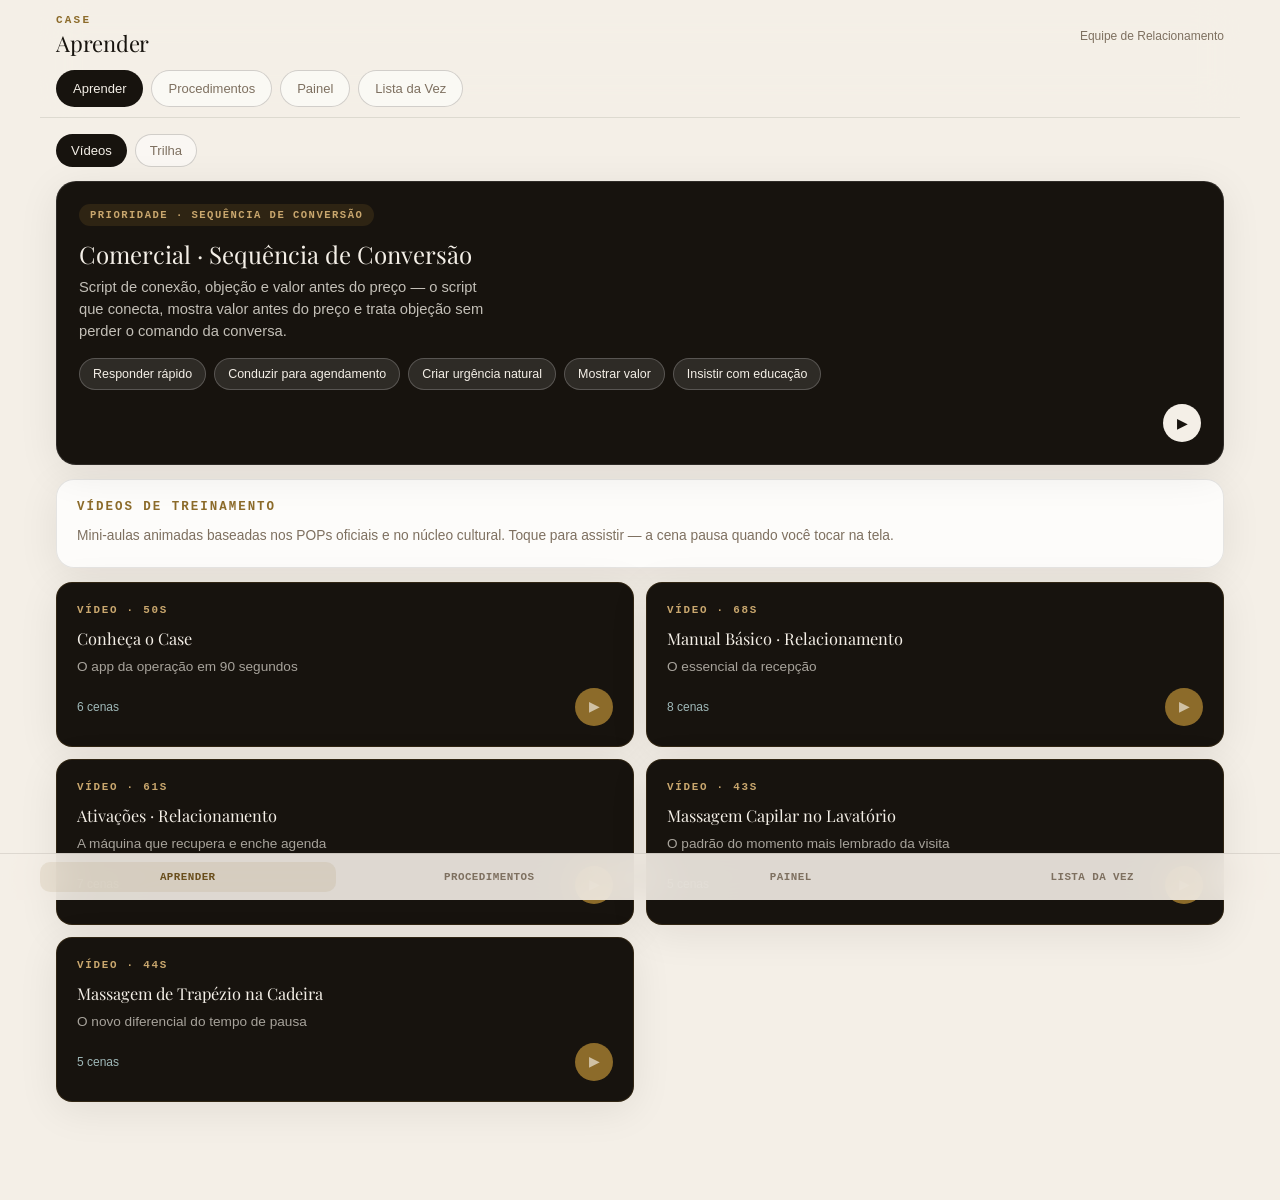
==== commit 570f16ca: "Redesign visual: creme/dourado + Playfair + indicador chave" ====
--- a/case/index.html
+++ b/case/index.html
@@ -4,235 +4,252 @@
 <meta charset="UTF-8" />
 <meta name="viewport" content="width=device-width, initial-scale=1.0, viewport-fit=cover" />
 <meta name="theme-color" content="#eef1f5" />
-<title>Case · Propositivo</title>
+<title>Case</title>
 <style>
+@import url('https://fonts.googleapis.com/css2?family=Playfair+Display:ital,wght@0,400;0,600;1,400&display=swap');
+
 :root{
-  --bg:#eef1f5;
-  --bg-2:#f7f8fb;
-  --line:rgba(15,23,42,.08);
-  --text:#0f172a;
-  --muted:#667085;
-  --accent:#0f172a;
-  --accent-2:#64748b;
-  --good:#22c55e;
-  --danger:#ef4444;
-  --warn:#f59e0b;
-  --gold:#b69255;
-  --shadow:0 18px 40px rgba(15,23,42,.08);
-  --radius:28px;
+  --bg-a:#f4efe7;
+  --bg-b:#ebe5d8;
+  --bg-c:#e8e0d0;
+  --ink:#17130e;
+  --muted:#7e7060;
+  --line:rgba(23,19,14,.10);
+  --glass:rgba(255,255,255,.72);
+  --glass-2:rgba(255,255,255,.88);
+  --glass-edge:rgba(255,255,255,.75);
+  --accent:#8c6b2a;
+  --accent-2:#a07c35;
+  --accent-ink:#6a4e1c;
+  --good:#3b6d11;
+  --warn:#854f0b;
+  --danger:#9b1f2a;
+  --shadow:0 8px 40px rgba(23,19,14,.08);
+  --radius:18px;
+  --mono:ui-monospace,"SF Mono",Menlo,Consolas,monospace;
+  --serif:'Playfair Display',Georgia,serif;
 }
 *{box-sizing:border-box;-webkit-tap-highlight-color:transparent}
 html,body{min-height:100%}
 body{
-  margin:0;color:var(--text);
-  font-family:Inter,ui-sans-serif,system-ui,-apple-system,"Segoe UI",sans-serif;
-  background:
-    radial-gradient(circle at 15% 15%, rgba(255,255,255,.9), transparent 18%),
-    radial-gradient(circle at 80% 10%, rgba(100,116,139,.10), transparent 20%),
-    linear-gradient(145deg,#e9edf3 0%,var(--bg) 42%,var(--bg-2) 100%);
+  margin:0;color:var(--ink);
+  font-family:-apple-system,BlinkMacSystemFont,"SF Pro Text","Helvetica Neue",sans-serif;
+  background:var(--bg-a);
 }
 button,input,select,textarea{font:inherit}
 button{cursor:pointer}
+.mono{font-family:var(--mono);font-variant-numeric:tabular-nums;letter-spacing:-.02em}
 .shell{max-width:1200px;margin:0 auto;padding:16px 16px 96px}
 .top{
   position:sticky;top:0;z-index:40;
   margin:-16px -16px 16px;padding:14px 16px 10px;
-  background:rgba(238,241,245,.88);
-  backdrop-filter:blur(18px);
+  background:rgba(244,239,231,.88);
+  backdrop-filter:blur(20px) saturate(160%);-webkit-backdrop-filter:blur(20px) saturate(160%);
   border-bottom:1px solid var(--line);
 }
 .brandrow{display:flex;align-items:center;justify-content:space-between;gap:12px}
-.kicker{font-size:11px;letter-spacing:.2em;text-transform:uppercase;color:var(--gold);font-weight:800}
-.brandrow h1{margin:2px 0 0;font-size:22px;letter-spacing:-.04em}
+.kicker{font-size:11px;letter-spacing:.2em;text-transform:uppercase;color:var(--accent);font-weight:600;font-family:var(--mono)}
+.brandrow h1{margin:2px 0 0;font-size:22px;letter-spacing:-.01em;font-family:var(--serif);font-weight:400}
 .brandrow .who{color:var(--muted);font-size:12px;text-align:right}
 .nav{display:flex;gap:8px;overflow:auto;margin-top:12px;scrollbar-width:none}
 .nav::-webkit-scrollbar{display:none}
 .navbtn{
-  border:1px solid var(--line);background:rgba(255,255,255,.72);color:var(--muted);
-  border-radius:999px;padding:10px 14px;white-space:nowrap;font-size:13px;font-weight:700;
-}
-.navbtn.on{background:var(--accent);border-color:var(--accent);color:#fff}
+  border:0.5px solid rgba(23,19,14,.18);background:rgba(255,255,255,.55);color:var(--muted);
+  border-radius:999px;padding:10px 16px;white-space:nowrap;font-size:13px;font-weight:500;
+}
+.navbtn.on{background:var(--ink);border-color:transparent;color:#f4efe7;}
 .card{
-  background:linear-gradient(180deg,rgba(255,255,255,.9),rgba(255,255,255,.74));
-  border:1px solid var(--line);backdrop-filter:blur(20px);
+  background:rgba(255,255,255,.8);
+  border:0.5px solid var(--line);
   border-radius:var(--radius);box-shadow:var(--shadow);
 }
 .section{padding:20px;margin-bottom:14px}
-.section h2{margin:0 0 12px;font-size:.82rem;letter-spacing:.12em;text-transform:uppercase;color:var(--muted)}
+.section h2{margin:0 0 12px;font-size:.78rem;letter-spacing:.16em;text-transform:uppercase;color:var(--accent);font-family:var(--mono)}
 .grid2{display:grid;grid-template-columns:1.1fr .9fr;gap:14px}
 .muted{color:var(--muted)}
 .eyebrow{
-  display:inline-flex;align-items:center;gap:8px;padding:7px 12px;border-radius:999px;
-  font-size:.72rem;letter-spacing:.14em;text-transform:uppercase;color:var(--accent);
-  background:rgba(15,23,42,.05);border:1px solid var(--line);font-weight:800;
-}
-.hero{padding:24px;margin-bottom:14px}
-.hero h2{margin:12px 0 8px;font-size:clamp(1.9rem,4.5vw,3rem);line-height:1;letter-spacing:-.05em;text-transform:none;color:var(--text)}
-.hero p{margin:0;color:var(--muted);line-height:1.55;max-width:60ch}
+  display:inline-flex;align-items:center;gap:8px;padding:6px 12px;border-radius:999px;
+  font-size:.72rem;letter-spacing:.14em;text-transform:uppercase;color:var(--accent-ink);
+  background:rgba(140,107,42,.08);border:0.5px solid rgba(140,107,42,.22);font-weight:600;font-family:var(--mono);
+}
 .kpis{display:grid;grid-template-columns:repeat(4,minmax(0,1fr));gap:10px;margin-top:16px}
-.kpi{padding:14px;border-radius:20px;background:rgba(255,255,255,.85);border:1px solid var(--line)}
-.kpi .l{color:var(--muted);font-size:.8rem}
-.kpi .v{margin-top:5px;font-size:1.55rem;font-weight:850;letter-spacing:-.04em}
+.kpi{padding:14px;border-radius:14px;background:rgba(255,255,255,.7);border:0.5px solid var(--line);}
+.kpi .l{color:var(--muted);font-size:.78rem;font-family:var(--mono);letter-spacing:.04em}
+.kpi .v{margin-top:5px;font-size:1.5rem;font-weight:400;letter-spacing:-.02em;font-family:var(--serif)}
 .homegrid{display:grid;grid-template-columns:repeat(2,minmax(0,1fr));gap:12px}
 .module{
   display:grid;gap:8px;padding:20px;text-align:left;
-  background:rgba(255,255,255,.86);border:1px solid var(--line);border-radius:24px;
-  transition:transform .15s ease, box-shadow .15s ease;
+  background:rgba(255,255,255,.65);border:0.5px solid var(--line);border-radius:16px;
+  transition:transform .15s ease,box-shadow .15s ease;
 }
 .module:hover{transform:translateY(-2px);box-shadow:var(--shadow)}
-.module strong{font-size:1.05rem;letter-spacing:-.02em}
+.module strong{font-size:1rem;font-family:var(--serif);font-weight:400}
 .module span{color:var(--muted);font-size:.86rem;line-height:1.45}
-.module .tag{width:fit-content;font-size:.68rem;letter-spacing:.12em;text-transform:uppercase;color:var(--gold);font-weight:800}
+.module .tag{width:fit-content;font-size:.68rem;letter-spacing:.12em;text-transform:uppercase;color:var(--accent);font-weight:600;font-family:var(--mono)}
 .pill{
-  display:inline-flex;align-items:center;justify-content:center;padding:6px 11px;border-radius:999px;
-  font-size:.7rem;font-weight:800;text-transform:uppercase;letter-spacing:.08em;white-space:nowrap;
-}
-.pill.good{background:rgba(34,197,94,.12);color:#15803d}
-.pill.warn{background:rgba(245,158,11,.14);color:#b45309}
-.pill.danger{background:rgba(239,68,68,.12);color:#b91c1c}
-.pill.neutral{background:rgba(15,23,42,.06);color:var(--muted)}
-.pill.gold{background:rgba(182,146,85,.14);color:#8a6a33}
+  display:inline-flex;align-items:center;justify-content:center;padding:5px 10px;border-radius:999px;
+  font-size:.7rem;font-weight:600;text-transform:uppercase;letter-spacing:.07em;white-space:nowrap;font-family:var(--mono);
+}
+.pill.good{background:rgba(59,109,17,.1);color:var(--good)}
+.pill.warn{background:rgba(133,79,11,.1);color:var(--warn)}
+.pill.danger{background:rgba(155,31,42,.1);color:var(--danger)}
+.pill.neutral{background:rgba(23,19,14,.06);color:var(--muted)}
+.pill.gold{background:rgba(140,107,42,.1);color:var(--accent-ink)}
 .btn{
-  border:0;border-radius:16px;padding:13px 16px;font-weight:750;color:#fff;
-  background:linear-gradient(135deg,#0f172a,#334155);
-  box-shadow:0 12px 24px rgba(15,23,42,.14);
-}
-.btn.secondary{color:var(--text);background:rgba(255,255,255,.8);border:1px solid var(--line);box-shadow:none}
-.btn.small{padding:9px 12px;font-size:.82rem;border-radius:12px}
-.btn:disabled{opacity:.45;cursor:not-allowed}
+  border:0;border-radius:12px;padding:13px 18px;font-weight:500;color:#f4efe7;
+  background:var(--ink);
+}
+.btn:hover{background:var(--accent)}
+.btn.secondary{color:var(--ink);background:rgba(255,255,255,.7);border:0.5px solid rgba(23,19,14,.2);box-shadow:none}
+.btn.small{padding:9px 14px;font-size:.82rem;border-radius:10px}
+.btn:disabled{opacity:.4;cursor:not-allowed}
 input,select,textarea{
-  width:100%;padding:13px 14px;border-radius:16px;border:1px solid var(--line);
-  background:rgba(255,255,255,.9);color:var(--text);outline:none;
-}
-input:focus,select:focus,textarea:focus{border-color:rgba(15,23,42,.2);box-shadow:0 0 0 4px rgba(15,23,42,.05)}
+  width:100%;padding:12px 14px;border-radius:12px;border:0.5px solid var(--line);
+  background:rgba(255,255,255,.8);color:var(--ink);outline:none;
+}
+input:focus,select:focus,textarea:focus{border-color:rgba(140,107,42,.4);box-shadow:0 0 0 3px rgba(140,107,42,.08)}
 textarea{min-height:84px;resize:vertical}
 label{display:block;margin:0 0 6px;color:var(--muted);font-size:.8rem}
 .row{display:grid;grid-template-columns:1fr 1fr;gap:10px}
 .list{display:grid;gap:10px}
 .item{
-  padding:14px;border-radius:18px;background:rgba(255,255,255,.86);border:1px solid var(--line);
+  padding:14px;border-radius:14px;background:rgba(255,255,255,.7);border:0.5px solid var(--line);
 }
 .item .toprow{display:flex;justify-content:space-between;gap:10px;align-items:center}
-.item h4{margin:0;font-size:.98rem;letter-spacing:-.02em}
+.item h4{margin:0;font-size:.98rem;font-family:var(--serif);font-weight:400}
 .item .meta{margin-top:4px;color:var(--muted);font-size:.85rem;line-height:1.45}
 .item .btnrow{display:flex;gap:8px;flex-wrap:wrap;margin-top:10px}
-/* Trilha */
+.item.locked{opacity:.55}
+.item.locked h4{color:var(--muted)}
 .levels{display:grid;gap:12px}
 .level{padding:18px}
 .levelhead{display:flex;justify-content:space-between;align-items:center;gap:10px;margin-bottom:6px}
-.levelhead strong{font-size:1.02rem;letter-spacing:-.02em}
-.progressline{height:7px;border-radius:999px;background:rgba(15,23,42,.08);overflow:hidden;margin:8px 0 12px}
-.progressline span{display:block;height:100%;border-radius:inherit;background:linear-gradient(90deg,#0f172a,#0f766e)}
+.levelhead strong{font-size:1rem;font-family:var(--serif);font-weight:400}
+.progressline{height:5px;border-radius:999px;background:rgba(23,19,14,.07);overflow:hidden;margin:8px 0 12px}
+.progressline span{display:block;height:100%;border-radius:inherit;background:var(--accent)}
 .missions{display:grid;gap:8px}
 .mission{
   display:grid;grid-template-columns:32px 1fr auto;align-items:center;gap:12px;
-  padding:12px;border-radius:16px;background:rgba(255,255,255,.85);border:1px solid var(--line);text-align:left;
+  padding:12px;border-radius:12px;background:rgba(255,255,255,.65);border:0.5px solid var(--line);text-align:left;
 }
 .mission:disabled{opacity:.5;cursor:not-allowed}
 .mnum{
   width:30px;height:30px;border-radius:50%;display:grid;place-items:center;
-  background:rgba(15,23,42,.06);color:var(--muted);font-size:.8rem;font-weight:900;
-}
-.mission.done .mnum{background:rgba(34,197,94,.15);color:#15803d}
-.mission strong{display:block;font-size:.92rem}
+  background:rgba(23,19,14,.07);color:var(--muted);font-size:.8rem;font-weight:600;font-family:var(--mono);
+}
+.mission.done .mnum{background:rgba(59,109,17,.12);color:var(--good)}
+.mission strong{display:block;font-size:.9rem}
 .mission small{display:block;color:var(--muted);margin-top:2px}
-/* Missão aberta */
 .missionview{display:grid;gap:14px}
 .steps{display:grid;gap:8px}
-.step{display:grid;grid-template-columns:26px 1fr;gap:10px;align-items:start;padding:11px 12px;border-radius:14px;background:rgba(248,250,252,.9);border:1px solid var(--line)}
-.step b{display:grid;place-items:center;width:24px;height:24px;border-radius:999px;background:rgba(182,146,85,.16);color:#8a6a33;font-size:.75rem}
-.step p{margin:0;color:var(--text);font-size:.9rem;line-height:1.5}
+.step{display:grid;grid-template-columns:26px 1fr;gap:10px;align-items:start;padding:11px 12px;border-radius:12px;background:rgba(255,255,255,.6);border:0.5px solid var(--line)}
+.step b{display:grid;place-items:center;width:24px;height:24px;border-radius:999px;background:rgba(140,107,42,.12);color:var(--accent-ink);font-size:.75rem;font-family:var(--mono)}
+.step p{margin:0;color:var(--ink);font-size:.9rem;line-height:1.55}
 .choice{
   display:flex;align-items:flex-start;gap:10px;width:100%;text-align:left;
-  padding:13px;border-radius:14px;background:#fff;border:1px solid var(--line);line-height:1.45;font-size:.92rem;
-}
-.choice.correct{border-color:rgba(34,197,94,.5);background:rgba(34,197,94,.08)}
-.choice.wrong{border-color:rgba(239,68,68,.4);background:rgba(239,68,68,.07)}
-.feedback{padding:13px;border-radius:14px;font-size:.9rem;line-height:1.5}
-.feedback.ok{background:rgba(34,197,94,.1);color:#166534;border:1px solid rgba(34,197,94,.25)}
-.feedback.no{background:rgba(239,68,68,.08);color:#991b1b;border:1px solid rgba(239,68,68,.2)}
-/* Busca */
-.searchbox input{padding:16px 18px;border-radius:20px;font-size:1rem}
+  padding:13px;border-radius:12px;background:rgba(255,255,255,.7);border:0.5px solid var(--line);line-height:1.45;font-size:.92rem;
+}
+.choice.correct{border-color:rgba(59,109,17,.4);background:rgba(59,109,17,.07)}
+.choice.wrong{border-color:rgba(155,31,42,.35);background:rgba(155,31,42,.06)}
+.feedback{padding:13px;border-radius:12px;font-size:.9rem;line-height:1.5}
+.feedback.ok{background:rgba(59,109,17,.08);color:var(--good);border:0.5px solid rgba(59,109,17,.2)}
+.feedback.no{background:rgba(155,31,42,.07);color:var(--danger);border:0.5px solid rgba(155,31,42,.18)}
+.searchbox input{padding:15px 16px;border-radius:14px;font-size:1rem}
 .hits{display:grid;gap:10px;margin-top:12px}
-.popcard{padding:14px;border-radius:18px;background:rgba(255,255,255,.88);border:1px solid var(--line)}
-.popcard summary{cursor:pointer;font-weight:750;letter-spacing:-.02em;display:flex;justify-content:space-between;gap:10px;align-items:center;list-style:none}
+.popcard{padding:14px;border-radius:14px;background:rgba(255,255,255,.72);border:0.5px solid var(--line);}
+.popcard summary{cursor:pointer;font-weight:500;display:flex;justify-content:space-between;gap:10px;align-items:center;list-style:none;font-family:var(--serif)}
 .popcard summary::-webkit-details-marker{display:none}
-.popcard ul{margin:10px 0 0;padding-left:18px;color:var(--muted);font-size:.9rem;line-height:1.6}
-mark{background:rgba(182,146,85,.28);color:inherit;border-radius:3px;padding:0 2px}
-/* Tabs internos */
+.popcard ul{margin:10px 0 0;padding-left:18px;color:var(--muted);font-size:.9rem;line-height:1.65}
+mark{background:rgba(140,107,42,.2);color:inherit;border-radius:3px;padding:0 2px}
 .subtabs{display:flex;gap:8px;flex-wrap:wrap;margin-bottom:14px}
-.subtab{border:1px solid var(--line);background:rgba(255,255,255,.72);color:var(--muted);border-radius:999px;padding:8px 13px;font-size:.82rem;font-weight:700}
-.subtab.on{background:var(--accent);border-color:var(--accent);color:#fff}
-/* Semana */
+.subtab{border:0.5px solid rgba(23,19,14,.18);background:rgba(255,255,255,.5);color:var(--muted);border-radius:999px;padding:8px 14px;font-size:.82rem;font-weight:500;}
+.subtab.on{background:var(--ink);border-color:transparent;color:#f4efe7;}
 .calendar{display:grid;grid-template-columns:repeat(7,minmax(0,1fr));gap:8px}
-.day{padding:12px;border-radius:16px;background:rgba(255,255,255,.84);border:1px solid var(--line);min-height:110px}
-.day.today{border-color:rgba(15,23,42,.25);background:#fff}
-.day .name{font-weight:800;margin-bottom:6px;font-size:.86rem}
+.day{padding:12px;border-radius:12px;background:rgba(255,255,255,.6);border:0.5px solid var(--line);min-height:110px}
+.day.today{border-color:rgba(140,107,42,.35);background:rgba(255,255,255,.85)}
+.day .name{font-weight:600;margin-bottom:6px;font-size:.86rem;font-family:var(--mono);color:var(--accent)}
 .day .small{color:var(--muted);font-size:.78rem;line-height:1.45}
-/* Lista da vez */
-.vezname{font-size:clamp(2.6rem,8vw,4rem);letter-spacing:-.06em;line-height:.95;font-weight:900;margin:10px 0 6px;color:var(--text)}
-.rank{width:30px;height:30px;border-radius:50%;display:grid;place-items:center;background:rgba(15,23,42,.06);color:var(--muted);font-size:.78rem;font-weight:900;flex:0 0 auto}
-.rank.star{background:var(--gold);color:#fff}
-.vrow{display:flex;align-items:center;gap:11px;padding:11px 2px;border-bottom:1px solid rgba(15,23,42,.05)}
+.vezname{font-size:clamp(2.6rem,8vw,4rem);letter-spacing:-.04em;line-height:.95;font-weight:400;margin:10px 0 6px;color:var(--ink);font-family:var(--serif)}
+.rank{width:30px;height:30px;border-radius:50%;display:grid;place-items:center;background:rgba(23,19,14,.06);color:var(--muted);font-size:.78rem;font-weight:600;flex:0 0 auto;font-family:var(--mono)}
+.rank.star{background:var(--accent);color:#f4efe7;}
+.vrow{display:flex;align-items:center;gap:11px;padding:11px 2px;border-bottom:0.5px solid var(--line)}
 .vrow:last-child{border-bottom:0}
 .vrow .grow{flex:1;min-width:0}
-.vrow .rname{font-weight:750;font-size:.94rem}
+.vrow .rname{font-weight:500;font-size:.94rem}
 .vrow .rsub{font-size:.8rem;color:var(--muted);margin-top:1px}
 .notice{
-  padding:13px;border-radius:16px;border:1px solid rgba(182,146,85,.28);
-  background:rgba(182,146,85,.08);color:#6b5326;font-size:.86rem;line-height:1.5;margin-bottom:12px;
-}
-.modal{position:fixed;inset:0;background:rgba(15,23,42,.4);backdrop-filter:blur(4px);display:none;align-items:flex-end;justify-content:center;z-index:100;padding:14px}
+  padding:13px;border-radius:12px;border:0.5px solid rgba(140,107,42,.2);
+  background:rgba(140,107,42,.06);color:var(--accent-ink);font-size:.86rem;line-height:1.5;margin-bottom:12px;
+}
+.modal{position:fixed;inset:0;background:rgba(23,19,14,.3);display:none;align-items:flex-end;justify-content:center;z-index:100;padding:14px}
 .modal.open{display:flex}
-.sheet{width:100%;max-width:540px;background:#fff;border:1px solid var(--line);border-radius:26px 26px 18px 18px;padding:20px;box-shadow:var(--shadow)}
-.sheet h3{margin:0 0 4px;font-size:1.2rem;letter-spacing:-.03em}
+.sheet{width:100%;max-width:540px;background:rgba(248,243,234,.96);border:0.5px solid var(--line);border-radius:20px 20px 14px 14px;padding:20px;box-shadow:var(--shadow)}
+.sheet h3{margin:0 0 4px;font-size:1.2rem;font-family:var(--serif);font-weight:400}
 .sheet p{color:var(--muted);font-size:.9rem;line-height:1.5;margin:0 0 14px}
 .footbar{
   position:fixed;left:0;right:0;bottom:0;z-index:39;
-  background:rgba(238,241,245,.9);backdrop-filter:blur(18px);
-  border-top:1px solid var(--line);
+  background:rgba(244,239,231,.90);backdrop-filter:blur(20px) saturate(160%);
+  border-top:0.5px solid var(--line);
   padding:8px 12px calc(8px + env(safe-area-inset-bottom));
 }
 .footinner{max-width:1200px;margin:0 auto;display:flex;gap:6px}
-.footbtn{flex:1;border:0;background:transparent;color:var(--muted);border-radius:12px;padding:9px 4px;font-size:.68rem;font-weight:800;text-transform:uppercase;letter-spacing:.04em}
-.footbtn.on{background:#fff;color:var(--text);box-shadow:0 6px 16px rgba(15,23,42,.08)}
+.footbtn{flex:1;border:0;background:transparent;color:var(--muted);border-radius:10px;padding:9px 4px;font-size:.68rem;font-weight:600;text-transform:uppercase;letter-spacing:.04em;font-family:var(--mono)}
+.footbtn.on{background:rgba(140,107,42,.1);color:var(--accent-ink);}
 .hidden{display:none!important}
-
-/* Vídeos */
+.dayring-wrap{display:flex;align-items:center;gap:20px;flex-wrap:wrap}
+.dayring{position:relative;width:132px;height:132px;flex:0 0 auto;}
+.dayring svg{width:100%;height:100%;transform:rotate(-90deg)}
+.dayring .ring-track{fill:none;stroke:rgba(23,19,14,.07);stroke-width:10}
+.dayring .ring-fill{fill:none;stroke-width:10;stroke-linecap:round;transition:stroke-dashoffset .8s cubic-bezier(.2,.8,.2,1)}
+.dayring-label{position:absolute;inset:0;display:grid;place-items:center;text-align:center}
+.dayring-label strong{display:block;font-size:1.7rem;font-weight:400;font-family:var(--serif)}
+.dayring-label span{display:block;font-size:.64rem;text-transform:uppercase;letter-spacing:.12em;color:var(--muted);margin-top:2px;font-family:var(--mono)}
+.dayring-copy{display:grid;gap:4px;min-width:160px}
+.dayring-copy strong{font-size:1.05rem;font-family:var(--serif);font-weight:400}
+.dayring-copy span{color:var(--muted);font-size:.86rem;line-height:1.4}
+.spotlight{
+  padding:22px;border-radius:20px;text-align:left;width:100%;
+  background:var(--ink);color:#f4efe7;border:0.5px solid rgba(255,255,255,.1);box-shadow:var(--shadow);
+  position:relative;overflow:hidden;
+}
+.spotlight:before{content:"";position:absolute;inset:auto -30% -60% auto;width:200px;height:200px;border-radius:50%;background:radial-gradient(circle,rgba(140,107,42,.2),transparent 70%)}
+.spotlight .tag{display:inline-flex;padding:5px 11px;border-radius:999px;background:rgba(140,107,42,.2);font-size:.66rem;letter-spacing:.14em;text-transform:uppercase;font-weight:600;font-family:var(--mono);color:#c9a76e}
+.spotlight h3{margin:12px 0 6px;font-size:1.5rem;font-family:var(--serif);font-weight:400}
+.spotlight p{margin:0;color:rgba(244,239,231,.78);font-size:.92rem;line-height:1.5;max-width:52ch}
+.spotlight .vplay{background:#f4efe7;color:var(--ink)}
+.principios{display:flex;flex-wrap:wrap;gap:8px;margin-top:16px;position:relative}
+.principio-chip{display:inline-flex;align-items:center;gap:6px;padding:8px 13px;border-radius:999px;background:rgba(255,255,255,.1);border:0.5px solid rgba(255,255,255,.2);font-size:.78rem;font-weight:500}
 .vcards{display:grid;grid-template-columns:repeat(2,minmax(0,1fr));gap:12px}
 @media(max-width:860px){.vcards{grid-template-columns:1fr}}
-.vcard{display:grid;gap:8px;padding:20px;text-align:left;border-radius:24px;border:1px solid rgba(201,168,76,.35);
-  background:linear-gradient(160deg,#17150F,#0F0E0B);color:#F4EBD8;box-shadow:var(--shadow);
-  transition:transform .15s ease}
+.vcard{display:grid;gap:8px;padding:20px;text-align:left;border-radius:16px;border:0.5px solid rgba(140,107,42,.22);
+  background:var(--ink);color:#f4efe7;box-shadow:var(--shadow);transition:transform .15s ease}
 .vcard:hover{transform:translateY(-2px)}
-.vcard .vk{font-size:.68rem;letter-spacing:.16em;text-transform:uppercase;color:#C9A84C;font-weight:800}
-.vcard strong{font-size:1.05rem;letter-spacing:-.02em;color:#E8D5A3}
-.vcard span{color:#9B907D;font-size:.85rem;line-height:1.45}
+.vcard .vk{font-size:.68rem;letter-spacing:.16em;text-transform:uppercase;color:#c9a76e;font-weight:600;font-family:var(--mono)}
+.vcard strong{font-size:1.02rem;font-family:var(--serif);font-weight:400;color:#f4efe7}
+.vcard span{color:rgba(244,239,231,.65);font-size:.85rem;line-height:1.45}
 .vcard .vmeta{display:flex;justify-content:space-between;align-items:center;margin-top:4px}
-.vplay{display:inline-grid;place-items:center;width:38px;height:38px;border-radius:50%;background:#C9A84C;color:#17150F;font-size:.9rem}
-.vplayer{position:fixed;inset:0;z-index:200;display:none;flex-direction:column;background:
-  radial-gradient(circle at 20% -10%, rgba(201,168,76,.16), transparent 36%),
-  radial-gradient(circle at 100% 0%, rgba(232,213,163,.07), transparent 30%),#0F0E0B;color:#F4EBD8}
+.vplay{display:inline-grid;place-items:center;width:38px;height:38px;border-radius:50%;background:var(--accent);color:#f4efe7;font-size:.9rem}
+.vplayer{position:fixed;inset:0;z-index:200;display:none;flex-direction:column;background:#0e0c09;color:#f4efe7}
 .vplayer.open{display:flex}
 .vtop{display:flex;align-items:center;justify-content:space-between;gap:10px;padding:14px 16px}
-.vtop .vt{font-size:.72rem;letter-spacing:.18em;text-transform:uppercase;color:#C9A84C;font-weight:800}
-.vclose{border:1px solid rgba(201,168,76,.3);background:transparent;color:#E8D5A3;border-radius:999px;padding:8px 14px;font-size:.8rem;font-weight:800}
+.vtop .vt{font-size:.72rem;letter-spacing:.18em;text-transform:uppercase;color:#c9a76e;font-weight:600;font-family:var(--mono)}
+.vclose{border:0.5px solid rgba(201,167,110,.3);background:transparent;color:#f4efe7;border-radius:999px;padding:8px 14px;font-size:.8rem;font-weight:500}
 .vprog{display:flex;gap:5px;padding:0 16px}
-.vprog i{flex:1;height:3px;border-radius:999px;background:rgba(244,235,216,.16);overflow:hidden;display:block}
-.vprog i b{display:block;height:100%;width:0;background:#C9A84C;border-radius:inherit}
+.vprog i{flex:1;height:3px;border-radius:999px;background:rgba(244,239,231,.12);overflow:hidden;display:block}
+.vprog i b{display:block;height:100%;width:0;background:var(--accent);border-radius:inherit}
 .vstage{flex:1;display:grid;place-items:center;padding:20px 22px;overflow:hidden}
 .vinner{width:min(680px,100%);display:grid;gap:16px;text-align:center;justify-items:center}
-.vkick{font-size:.72rem;letter-spacing:.22em;text-transform:uppercase;color:#C9A84C;font-weight:800;animation:vfade .6s ease both}
-.vtitle{font-size:clamp(1.7rem,6vw,2.7rem);line-height:1.04;letter-spacing:-.045em;font-weight:900;color:#E8D5A3;animation:vfade .6s .1s ease both;margin:0}
+.vkick{font-size:.72rem;letter-spacing:.22em;text-transform:uppercase;color:#c9a76e;font-weight:600;font-family:var(--mono);animation:vfade .6s ease both}
+.vtitle{font-size:clamp(1.7rem,6vw,2.7rem);line-height:1.08;font-family:var(--serif);font-weight:400;color:#f4efe7;animation:vfade .6s .1s ease both;margin:0}
 .vlines{display:grid;gap:9px;justify-items:center}
-.vline{max-width:56ch;padding:11px 16px;border-radius:14px;background:rgba(244,235,216,.05);
-  border:1px solid rgba(201,168,76,.2);color:#F4EBD8;font-size:.95rem;line-height:1.5;
+.vline{max-width:56ch;padding:11px 16px;border-radius:12px;background:rgba(244,239,231,.05);
+  border:0.5px solid rgba(201,167,110,.18);color:#f4efe7;font-size:.95rem;line-height:1.5;
   opacity:0;animation:vfade .55s ease forwards}
 .vvis{height:120px;display:grid;place-items:center;animation:vfade .7s .05s ease both}
 .vvis svg{height:110px;width:auto;max-width:280px;overflow:visible}
 .vfoot{display:flex;justify-content:center;gap:10px;padding:14px 16px calc(16px + env(safe-area-inset-bottom))}
-.vbtn{border:1px solid rgba(201,168,76,.3);background:rgba(244,235,216,.05);color:#E8D5A3;border-radius:999px;min-width:46px;padding:11px 16px;font-weight:800;font-size:.85rem}
-.vbtn.gold{background:#C9A84C;border-color:#C9A84C;color:#17150F}
+.vbtn{border:0.5px solid rgba(201,167,110,.3);background:rgba(244,239,231,.05);color:#f4efe7;border-radius:999px;min-width:46px;padding:11px 16px;font-weight:500;font-size:.85rem}
+.vbtn.gold{background:var(--accent);border-color:var(--accent);color:#f4efe7}
 @keyframes vfade{from{opacity:0;transform:translateY(12px)}to{opacity:1;transform:none}}
 @keyframes vpulse{0%,100%{transform:scale(1);opacity:.9}50%{transform:scale(1.12);opacity:1}}
 @keyframes vspin{to{transform:rotate(360deg)}}
@@ -242,12 +259,12 @@
 .vsp{transform-origin:center;animation:vspin 14s linear infinite}
 .vfl{animation:vfloat 3.2s ease-in-out infinite}
 .vdr{stroke-dasharray:300;stroke-dashoffset:300;animation:vdash 1.6s .3s ease forwards}
-
 @media(max-width:860px){
   .grid2{grid-template-columns:1fr}
   .kpis{grid-template-columns:1fr 1fr}
   .calendar{grid-template-columns:1fr 1fr}
   .homegrid{grid-template-columns:1fr}
+  .dayring-wrap{justify-content:center;text-align:center}
 }
 </style>
 </head>
@@ -256,8 +273,8 @@
   <header class="top">
     <div class="brandrow">
       <div>
-        <div class="kicker">Case · Propositivo</div>
-        <h1 id="viewTitle">Início</h1>
+        <div class="kicker">Case</div>
+        <h1 id="viewTitle">Aprender</h1>
       </div>
       <div class="who" id="whoBox">Equipe de Relacionamento</div>
     </div>
@@ -782,7 +799,7 @@
     if(raw) return JSON.parse(raw);
   }catch{}
   return {
-    user:"", view:"home",
+    user:"", view:"aprender",
     training:{done:{}},
     execucoes:[],           // registros de tarefas/ativações
     vez:{cats:structuredClone(VEZ_DEFAULT_CATS), state:freshVezState(), catAtual:"cab", log:[]}
@@ -814,11 +831,12 @@
 
 /* ============ NAVEGAÇÃO ============ */
 const VIEWS=[
-  ["home","Início"],["trilha","Treinamentos"],["videos","Vídeos"],["procedimentos","Procedimentos"],
-  ["tarefas","Tarefas"],["vez","Lista da Vez"]
+  ["aprender","Aprender"],["procedimentos","Procedimentos"],
+  ["painel","Painel"],["vez","Lista da Vez"]
 ];
 let missaoAberta=null;
 let quizEstado=null;
+let subAprender="videos";
 let subTarefas="hoje";
 let buscaQuery="";
 let procSetor="Todos";
@@ -832,16 +850,14 @@
   const nav=VIEWS.map(([id,l])=>`<button class="navbtn ${DB.view===id?"on":""}" onclick="setView('${id}')">${l}</button>`).join("");
   document.getElementById("mainNav").innerHTML=nav;
   document.getElementById("footNav").innerHTML=VIEWS.map(([id,l])=>`<button class="footbtn ${DB.view===id?"on":""}" onclick="setView('${id}')">${l}</button>`).join("");
-  document.getElementById("viewTitle").textContent=VIEWS.find(v=>v[0]===DB.view)?.[1]||"Início";
+  document.getElementById("viewTitle").textContent=VIEWS.find(v=>v[0]===DB.view)?.[1]||"Aprender";
   document.getElementById("whoBox").textContent=DB.user||"Equipe de Relacionamento";
   const main=document.getElementById("main");
   main.innerHTML =
-    DB.view==="trilha" ? renderTrilha() :
-    DB.view==="videos" ? renderVideos() :
     DB.view==="procedimentos" ? renderProcedimentos() :
-    DB.view==="tarefas" ? renderTarefas() :
+    DB.view==="painel" ? renderPainel() :
     DB.view==="vez" ? renderVez() :
-    renderHome();
+    renderAprender();
   afterRender();
 }
 
@@ -855,46 +871,31 @@
   const dow=new Date().getDay();
   return ATIVACOES.filter(a=>a.dow.includes(dow));
 }
-function renderHome(){
-  const t=statsTraining();
-  const dow=new Date().getDay();
-  const dia=CRONOGRAMA[dow];
-  const ats=ativacoesDeHoje();
-  const feitasHoje=DB.execucoes.filter(e=>e.data===todayISO()).length;
+const MENTALIDADE_PREMIUM=["Responder rápido","Conduzir para agendamento","Criar urgência natural","Mostrar valor","Insistir com educação"];
+function renderSpotlightComercial(){
+  const v=VIDEOS.find(x=>x.id==="vcomercial");
   return `
-  <section class="card hero">
-    <div class="eyebrow">Equipe de Relacionamento</div>
-    <h2>Operação em um lugar só.</h2>
-    <p>Treinamento, procedimentos, rotina do dia e distribuição justa da fila — o padrão do salão executável.</p>
-    <div class="kpis">
-      <div class="kpi"><div class="l">Trilha concluída</div><div class="v">${t.pct}%</div></div>
-      <div class="kpi"><div class="l">Tarefas do dia</div><div class="v">${dia.tasks.length+ats.length}</div></div>
-      <div class="kpi"><div class="l">Registros hoje</div><div class="v">${feitasHoje}</div></div>
-      <div class="kpi"><div class="l">POPs na base</div><div class="v">${POPS.length}</div></div>
+  <button class="spotlight" onclick="playVideo('vcomercial')">
+    <span class="tag">Prioridade · Sequência de Conversão</span>
+    <h3>${esc(v.titulo)}</h3>
+    <p>${esc(v.sub)} — o script que conecta, mostra valor antes do preço e trata objeção sem perder o comando da conversa.</p>
+    <div class="principios">
+      ${MENTALIDADE_PREMIUM.map(p=>`<span class="principio-chip">${esc(p)}</span>`).join("")}
     </div>
-  </section>
-  <div class="homegrid">
-    <button class="module" onclick="setView('trilha')">
-      <span class="tag">Formação</span><strong>Treinamentos</strong>
-      <span>Trilha completa em 5 níveis, do fundamento ao relacionamento avançado. ${t.done}/${t.total} missões concluídas.</span>
-    </button>
-    <button class="module" onclick="setView('videos')">
-      <span class="tag">Mini-aulas</span><strong>Vídeos</strong>
-      <span>6 vídeos animados: o app, manual básico, ativações, sequência de conversão e os rituais de massagem.</span>
-    </button>
-    <button class="module" onclick="setView('procedimentos')">
-      <span class="tag">Consulta</span><strong>Procedimentos</strong>
-      <span>O Google da operação: todos os POPs da casa — recepção, técnicos, estoque, limpeza, gestão — com busca instantânea.</span>
-    </button>
-    <button class="module" onclick="setView('tarefas')">
-      <span class="tag">Execução</span><strong>Tarefas & Atividades</strong>
-      <span>${esc(dia.title)}. Cronograma da recepção + Matriz de Ativações num painel só.</span>
-    </button>
-    <button class="module" onclick="setView('vez')">
-      <span class="tag">Distribuição</span><strong>Lista da Vez</strong>
-      <span>Rodízio justo por categoria: presença, preferência, ocupação e histórico auditável.</span>
-    </button>
-  </div>`;
+    <div style="display:flex;justify-content:flex-end;margin-top:14px"><span class="vplay">▶</span></div>
+  </button>`;
+}
+
+/* ============ APRENDER (Vídeos + Treinamentos) ============ */
+function renderAprender(){
+  if(missaoAberta) return renderMissao();
+  const tabs=[["videos","Vídeos"],["trilha","Trilha"]];
+  const body = subAprender==="trilha" ? renderTrilha() : renderVideos();
+  return `
+  <div class="subtabs">
+    ${tabs.map(([id,l])=>`<button class="subtab ${subAprender===id?"on":""}" onclick="subAprender='${id}';render()">${l}</button>`).join("")}
+  </div>
+  ${body}`;
 }
 
 /* ============ TREINAMENTOS ============ */
@@ -906,7 +907,7 @@
   <section class="card section">
     <h2>Trilha de formação</h2>
     <div class="progressline"><span style="width:${t.pct}%"></span></div>
-    <div class="muted" style="font-size:.86rem">${t.done} de ${t.total} missões · complete um nível para liberar o próximo</div>
+    <div class="muted" style="font-size:.86rem"><span class="mono">${t.done}/${t.total}</span> missões · complete um nível para liberar o próximo</div>
   </section>
   <div class="levels">
   ${TRILHA.map((nivel,i)=>{
@@ -917,7 +918,7 @@
     return `<section class="card level">
       <div class="levelhead">
         <strong>${esc(nivel.nome)}</strong>
-        ${pct===100?`<span class="pill good">Concluído</span>`:thisUnlocked?`<span class="pill gold">${pct}%</span>`:`<span class="pill neutral">Bloqueado</span>`}
+        ${pct===100?`<span class="pill good">Concluído</span>`:thisUnlocked?`<span class="pill gold mono">${pct}%</span>`:`<span class="pill neutral">Bloqueado</span>`}
       </div>
       <div class="muted" style="font-size:.86rem;margin-bottom:8px">${esc(nivel.desc)}</div>
       <div class="progressline"><span style="width:${pct}%"></span></div>
@@ -1011,7 +1012,7 @@
     <div class="subtabs" style="margin:12px 0 0">
       ${["Todos",...setores].map(st=>`<button class="subtab ${procSetor===st?"on":""}" onclick="procSetor='${st}';render()">${esc(st)}</button>`).join("")}
     </div>
-    <div class="muted" style="font-size:.82rem;margin-top:10px">${hits.length} de ${POPS.length} procedimentos · fonte: POPs oficiais do salão (todas as áreas)</div>
+    <div class="muted" style="font-size:.82rem;margin-top:10px"><span class="mono">${hits.length}/${POPS.length}</span> procedimentos · fonte: POPs oficiais do salão (todas as áreas)</div>
   </section>
   ${grupos.map(g=>`
     <section class="card section">
@@ -1027,12 +1028,61 @@
 }
 
 /* ============ TAREFAS & ATIVIDADES ============ */
-function renderTarefas(){
+/* Liberação por nível: cada tarefa/ativação só pode ser registrada depois
+   que o nível correspondente da trilha estiver 100% concluído. */
+const TASK_NIVEL={
+  seg_agenda:"n1", seg_ausencias:"n1", qua_vitrine:"n1", qua_estoque:"n1", qua_ocorrencias:"n1", dom_previa:"n1", dom_controle:"n1",
+  ter_whats:"n2", sex_confirma:"n2",
+  sab_vez:"n3", sab_pos:"n3",
+  seg_faltantes:"n5", ter_followup:"n5", ter_servico:"n5", qui_faltantes:"n5", qui_noshow:"n5", qui_ativacoes:"n5", sex_resultado:"n5", sex_ocorrencias:"n5", sab_noatt:"n5"
+};
+const ATIVACAO_NIVEL="n5";
+function nivelCompleto(id){
+  const n=TRILHA.find(x=>x.id===id);
+  if(!n)return true;
+  return n.missoes.every(m=>DB.training.done[m.id]);
+}
+function nivelNome(id){return TRILHA.find(x=>x.id===id)?.nome.replace(/^Nível \d+ · /,"")||id}
+function lockedCta(nivelId){
+  return `<div class="btnrow">
+    <span class="pill neutral">🔒 Libera com ${esc(nivelNome(nivelId))}</span>
+    <button class="btn secondary small" onclick="DB.view='aprender';subAprender='trilha';save();render()">Ir treinar</button>
+  </div>`;
+}
+function renderPainel(){
   const dow=new Date().getDay();
   const dia=CRONOGRAMA[dow];
   const ats=ativacoesDeHoje();
   const execsHoje=DB.execucoes.filter(e=>e.data===todayISO());
   const isDone=id=>execsHoje.some(e=>e.itemId===id&&e.status==="done");
+
+  const hojeItens=[...dia.tasks.map(t=>t.id),...ats.map(a=>a.id)];
+  const feitos=hojeItens.filter(isDone).length;
+  const pctDia=hojeItens.length?Math.round(feitos/hojeItens.length*100):0;
+  const circ=2*Math.PI*52;
+  const dashoff=circ*(1-pctDia/100);
+
+  const ring=`
+  <section class="card section">
+    <div class="dayring-wrap">
+      <div class="dayring">
+        <svg viewBox="0 0 120 120">
+          <circle class="ring-track" cx="60" cy="60" r="52"/>
+          <circle class="ring-fill" cx="60" cy="60" r="52" stroke="url(#ringGrad)"
+            stroke-dasharray="${circ}" stroke-dashoffset="${dashoff}"/>
+          <defs><linearGradient id="ringGrad" x1="0" y1="0" x2="1" y2="1">
+            <stop offset="0%" stop-color="#8c6b2a"/><stop offset="100%" stop-color="#38bdf8"/>
+          </linearGradient></defs>
+        </svg>
+        <div class="dayring-label"><strong class="mono">${pctDia}%</strong><span>hoje</span></div>
+      </div>
+      <div class="dayring-copy">
+        <strong>${esc(dia.title)}</strong>
+        <span class="mono">${feitos}/${hojeItens.length} itens registrados</span>
+        <span>Tarefas liberam conforme os níveis da trilha são concluídos.</span>
+      </div>
+    </div>
+  </section>`;
 
   const sub =
     subTarefas==="semana" ? `
@@ -1050,11 +1100,14 @@
       <section class="card section">
         <h2>Matriz de Ativações</h2>
         <div class="list">
-          ${ATIVACOES.map(a=>`<div class="item">
-            <div class="toprow"><h4>${esc(a.nome)}</h4><span class="pill ${a.freq==="Diário"?"good":a.freq==="Semanal"?"warn":"neutral"}">${esc(a.freq)}</span></div>
-            <div class="meta"><strong>Público:</strong> ${esc(a.publico)}<br><strong>Dia:</strong> ${esc(a.dia)}<br><strong>Critério:</strong> ${esc(a.criterio)}</div>
-            <div class="btnrow"><button class="btn secondary small" onclick="registrar('${a.id}','${esc(a.nome)}','ativacao')">Registrar execução</button></div>
-          </div>`).join("")}
+          ${ATIVACOES.map(a=>{
+            const liberado=nivelCompleto(ATIVACAO_NIVEL);
+            return `<div class="item ${liberado?"":"locked"}">
+              <div class="toprow"><h4>${esc(a.nome)}</h4><span class="pill ${a.freq==="Diário"?"good":a.freq==="Semanal"?"warn":"neutral"}">${esc(a.freq)}</span></div>
+              <div class="meta"><strong>Público:</strong> ${esc(a.publico)}<br><strong>Dia:</strong> ${esc(a.dia)}<br><strong>Critério:</strong> ${esc(a.criterio)}</div>
+              ${liberado?`<div class="btnrow"><button class="btn secondary small" onclick="registrar('${a.id}','${esc(a.nome)}','ativacao')">Registrar execução</button></div>`:lockedCta(ATIVACAO_NIVEL)}
+            </div>`;
+          }).join("")}
         </div>
       </section>` :
     subTarefas==="registros" ? `
@@ -1073,26 +1126,34 @@
       <section class="card section">
         <h2>${esc(dia.title)}</h2>
         <div class="list">
-          ${dia.tasks.map(t=>`<div class="item">
-            <div class="toprow"><h4>${esc(t.t)}</h4>${isDone(t.id)?`<span class="pill good">Feita</span>`:`<span class="pill warn">Pendente</span>`}</div>
-            <div class="meta">${esc(t.d)}</div>
-            <div class="btnrow"><button class="btn secondary small" onclick="registrar('${t.id}','${esc(t.t)}','rotina')">Registrar</button></div>
-          </div>`).join("")}
+          ${dia.tasks.map(t=>{
+            const nv=TASK_NIVEL[t.id];
+            const liberado=!nv||nivelCompleto(nv);
+            return `<div class="item ${liberado?"":"locked"}">
+              <div class="toprow"><h4>${esc(t.t)}</h4>${isDone(t.id)?`<span class="pill good">Feita</span>`:liberado?`<span class="pill warn">Pendente</span>`:""}</div>
+              <div class="meta">${esc(t.d)}</div>
+              ${liberado?`<div class="btnrow"><button class="btn secondary small" onclick="registrar('${t.id}','${esc(t.t)}','rotina')">Registrar</button></div>`:lockedCta(nv)}
+            </div>`;
+          }).join("")}
         </div>
       </section>
       <section class="card section">
         <h2>Ativações de hoje</h2>
         ${ats.length?`<div class="list">
-          ${ats.map(a=>`<div class="item">
-            <div class="toprow"><h4>${esc(a.nome)}</h4>${isDone(a.id)?`<span class="pill good">Feita</span>`:`<span class="pill gold">${esc(a.freq)}</span>`}</div>
-            <div class="meta">${esc(a.publico)} — ${esc(a.criterio)}</div>
-            <div class="btnrow"><button class="btn secondary small" onclick="registrar('${a.id}','${esc(a.nome)}','ativacao')">Registrar execução</button></div>
-          </div>`).join("")}
+          ${ats.map(a=>{
+            const liberado=nivelCompleto(ATIVACAO_NIVEL);
+            return `<div class="item ${liberado?"":"locked"}">
+              <div class="toprow"><h4>${esc(a.nome)}</h4>${isDone(a.id)?`<span class="pill good">Feita</span>`:liberado?`<span class="pill gold">${esc(a.freq)}</span>`:""}</div>
+              <div class="meta">${esc(a.publico)} — ${esc(a.criterio)}</div>
+              ${liberado?`<div class="btnrow"><button class="btn secondary small" onclick="registrar('${a.id}','${esc(a.nome)}','ativacao')">Registrar execução</button></div>`:lockedCta(ATIVACAO_NIVEL)}
+            </div>`;
+          }).join("")}
         </div>`:`<div class="muted">Sem ativação fixa hoje. Consulte a matriz para ações pontuais e mensais.</div>`}
       </section>
     </div>`;
 
   return `
+  ${ring}
   <div class="subtabs">
     ${[["hoje","Hoje"],["semana","Semana"],["matriz","Matriz de ativações"],["registros","Registros"]].map(([id,l])=>
       `<button class="subtab ${subTarefas===id?"on":""}" onclick="subTarefas='${id}';render()">${l}</button>`).join("")}
@@ -1232,7 +1293,7 @@
         <h2>Próximos no ciclo</h2>
         ${ordem.map((p,i)=>`<div class="vrow">
           <div class="rank ${p.name===atual?"star":""}">${p.name===atual?"★":i+1}</div>
-          <div class="grow"><div class="rname">${esc(p.name)}</div><div class="rsub">${p.count} atend. · posição fixa ${p.idx+1}</div></div>
+          <div class="grow"><div class="rname">${esc(p.name)}</div><div class="rsub"><span class="mono">${p.count}</span> atend. · posição fixa <span class="mono">${p.idx+1}</span></div></div>
           <span class="pill ${stPill(p.status)}">${stLabel(p.status)}</span>
         </div>`).join("")}
       </section>
@@ -1309,7 +1370,7 @@
 /* ============ VÍDEOS ANIMADOS ============ */
 const VIDEOS=[
  {id:"vapp",titulo:"Conheça o Case",sub:"O app da operação em 90 segundos",vis:"modules",cenas:[
-  {d:7,k:"Case · Propositivo",t:"Um lugar só para operar.",vis:"logo",pts:["Treinar, consultar, executar e distribuir — sem caderno, sem improviso."]},
+  {d:7,k:"Case",t:"Um lugar só para operar.",vis:"logo",pts:["Treinar, consultar, executar e distribuir — sem caderno, sem improviso."]},
   {d:9,k:"Módulo 1",t:"Treinamentos",vis:"steps",pts:["Trilha em 5 níveis, do fundamento ao avançado.","Cada missão: passo a passo oficial + decisão de campo.","Um nível concluído libera o próximo."]},
   {d:9,k:"Módulo 2",t:"Procedimentos",vis:"search",pts:["O Google da operação: 58 POPs de todas as áreas.","Digite uma palavra e receba o passo a passo oficial.","Recepção, técnicos, estoque, limpeza, gestão, comercial."]},
   {d:9,k:"Módulo 3",t:"Tarefas & Atividades",vis:"calendar",pts:["Cronograma da recepção + Matriz de Ativações.","A aba Hoje mostra o que é prioridade agora.","Tudo registrado com status e evidência."]},
@@ -1355,7 +1416,7 @@
   {d:8,k:"Fechamento",t:"Diferencial registrado",vis:"check",pts:["Encerrar suavemente e informar: 'Prontinho, agora a cor termina de agir.'","Registrar o serviço na comanda como cortesia da pausa.","É isso que transforma espera em memória."]}]}
 ];
 function visSVG(tipo){
-  const G="#C9A84C",G2="#E8D5A3";
+  const G="#8c6b2a",G2="#99f6e4";
   switch(tipo){
     case"logo":return`<svg viewBox="0 0 120 120"><circle cx="60" cy="60" r="46" fill="none" stroke="${G}" stroke-width="1.5" class="vsp" stroke-dasharray="6 10"/><circle cx="60" cy="60" r="30" fill="none" stroke="${G2}" stroke-width="1" opacity=".5"/><text x="60" y="72" text-anchor="middle" font-family="Georgia,serif" font-size="34" fill="${G2}">D</text></svg>`;
     case"modules":return`<svg viewBox="0 0 160 110">${[[10,10],[85,10],[10,60],[85,60]].map((c,i)=>`<rect x="${c[0]}" y="${c[1]}" width="65" height="40" rx="10" fill="none" stroke="${G}" stroke-width="1.5" class="vfl" style="animation-delay:${i*.4}s"/>`).join("")}</svg>`;
@@ -1378,17 +1439,19 @@
 function videoDur(v){return v.cenas.reduce((a,c)=>a+c.d,0)}
 function renderVideos(){
   if(!DB.videosVistos)DB.videosVistos={};
+  const resto=VIDEOS.filter(v=>v.id!=="vcomercial");
   return `
-  <section class="card section">
+  ${renderSpotlightComercial()}
+  <section class="card section" style="margin-top:14px">
     <h2>Vídeos de treinamento</h2>
     <div class="muted" style="font-size:.86rem;line-height:1.5">Mini-aulas animadas baseadas nos POPs oficiais e no núcleo cultural. Toque para assistir — a cena pausa quando você tocar na tela.</div>
   </section>
   <div class="vcards">
-    ${VIDEOS.map(v=>`<button class="vcard" onclick="playVideo('${v.id}')">
+    ${resto.map(v=>`<button class="vcard" onclick="playVideo('${v.id}')">
       <span class="vk">${DB.videosVistos[v.id]?"✓ Assistido":"Vídeo · "+videoDur(v)+"s"}</span>
       <strong>${esc(v.titulo)}</strong>
       <span>${esc(v.sub)}</span>
-      <span class="vmeta"><span style="color:#9B907D;font-size:.75rem">${v.cenas.length} cenas</span><span class="vplay">▶</span></span>
+      <span class="vmeta"><span style="color:#9fb8b8;font-size:.75rem">${v.cenas.length} cenas</span><span class="vplay">▶</span></span>
     </button>`).join("")}
   </div>`;
 }
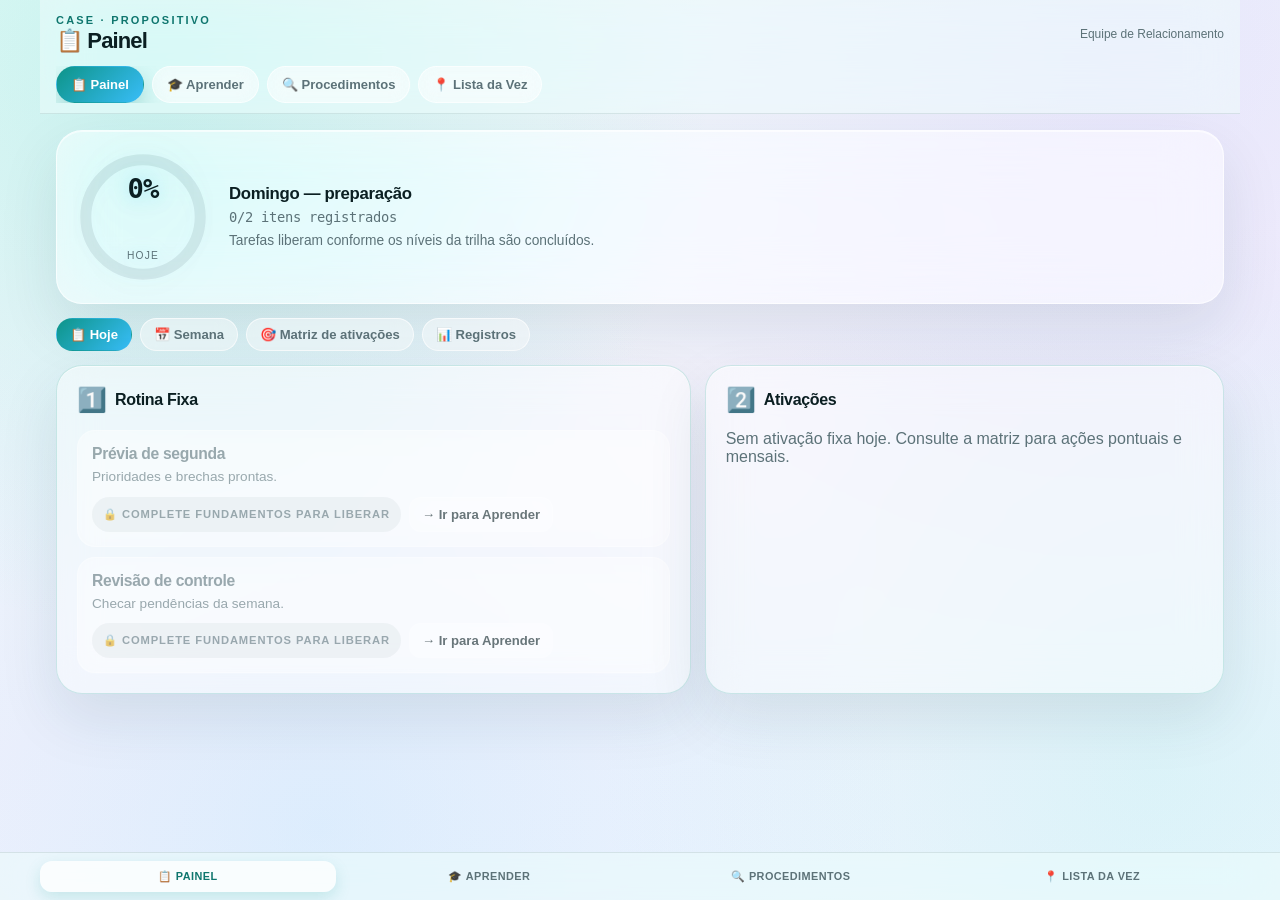
==== commit 50624866: "Apply UI improvements to case app: reorder tabs, improve visual hierarchy - Reorder VIEWS: Painel fi" ====
--- a/case/index.html
+++ b/case/index.html
@@ -4,37 +4,40 @@
 <meta charset="UTF-8" />
 <meta name="viewport" content="width=device-width, initial-scale=1.0, viewport-fit=cover" />
 <meta name="theme-color" content="#eef1f5" />
-<title>Case</title>
+<title>Case · Propositivo</title>
 <style>
-@import url('https://fonts.googleapis.com/css2?family=Playfair+Display:ital,wght@0,400;0,600;1,400&display=swap');
-
 :root{
-  --bg-a:#f4efe7;
-  --bg-b:#ebe5d8;
-  --bg-c:#e8e0d0;
-  --ink:#17130e;
-  --muted:#7e7060;
-  --line:rgba(23,19,14,.10);
-  --glass:rgba(255,255,255,.72);
-  --glass-2:rgba(255,255,255,.88);
-  --glass-edge:rgba(255,255,255,.75);
-  --accent:#8c6b2a;
-  --accent-2:#a07c35;
-  --accent-ink:#6a4e1c;
-  --good:#3b6d11;
-  --warn:#854f0b;
-  --danger:#9b1f2a;
-  --shadow:0 8px 40px rgba(23,19,14,.08);
-  --radius:18px;
+  --bg-a:#eefbfa;
+  --bg-b:#f3f1fc;
+  --bg-c:#eef5ff;
+  --ink:#0b1f22;
+  --muted:#5c7278;
+  --line:rgba(13,50,55,.10);
+  --glass:rgba(255,255,255,.52);
+  --glass-2:rgba(255,255,255,.7);
+  --glass-edge:rgba(255,255,255,.65);
+  --accent:#0d9488;
+  --accent-2:#38bdf8;
+  --accent-ink:#0f766e;
+  --good:#22c55e;
+  --warn:#f59e0b;
+  --danger:#fb7185;
+  --shadow:0 24px 60px rgba(15,60,65,.10);
+  --radius:26px;
   --mono:ui-monospace,"SF Mono",Menlo,Consolas,monospace;
-  --serif:'Playfair Display',Georgia,serif;
 }
 *{box-sizing:border-box;-webkit-tap-highlight-color:transparent}
 html,body{min-height:100%}
 body{
   margin:0;color:var(--ink);
-  font-family:-apple-system,BlinkMacSystemFont,"SF Pro Text","Helvetica Neue",sans-serif;
-  background:var(--bg-a);
+  font-family:-apple-system,BlinkMacSystemFont,"SF Pro Display","SF Pro Text",Inter,ui-sans-serif,sans-serif;
+  background:
+    radial-gradient(circle at 12% 8%, rgba(45,212,191,.20), transparent 40%),
+    radial-gradient(circle at 88% 6%, rgba(196,181,253,.22), transparent 42%),
+    radial-gradient(circle at 25% 92%, rgba(125,211,252,.18), transparent 46%),
+    radial-gradient(circle at 90% 85%, rgba(94,234,212,.14), transparent 40%),
+    linear-gradient(160deg,var(--bg-a) 0%,var(--bg-b) 55%,var(--bg-c) 100%);
+  background-attachment:fixed;
 }
 button,input,select,textarea{font:inherit}
 button{cursor:pointer}
@@ -43,213 +46,232 @@
 .top{
   position:sticky;top:0;z-index:40;
   margin:-16px -16px 16px;padding:14px 16px 10px;
-  background:rgba(244,239,231,.88);
-  backdrop-filter:blur(20px) saturate(160%);-webkit-backdrop-filter:blur(20px) saturate(160%);
+  background:rgba(238,251,250,.6);
+  backdrop-filter:blur(24px) saturate(160%);-webkit-backdrop-filter:blur(24px) saturate(160%);
   border-bottom:1px solid var(--line);
 }
 .brandrow{display:flex;align-items:center;justify-content:space-between;gap:12px}
-.kicker{font-size:11px;letter-spacing:.2em;text-transform:uppercase;color:var(--accent);font-weight:600;font-family:var(--mono)}
-.brandrow h1{margin:2px 0 0;font-size:22px;letter-spacing:-.01em;font-family:var(--serif);font-weight:400}
+.kicker{font-size:11px;letter-spacing:.2em;text-transform:uppercase;color:var(--accent-ink);font-weight:800}
+.brandrow h1{margin:2px 0 0;font-size:22px;letter-spacing:-.04em}
 .brandrow .who{color:var(--muted);font-size:12px;text-align:right}
 .nav{display:flex;gap:8px;overflow:auto;margin-top:12px;scrollbar-width:none}
 .nav::-webkit-scrollbar{display:none}
 .navbtn{
-  border:0.5px solid rgba(23,19,14,.18);background:rgba(255,255,255,.55);color:var(--muted);
-  border-radius:999px;padding:10px 16px;white-space:nowrap;font-size:13px;font-weight:500;
-}
-.navbtn.on{background:var(--ink);border-color:transparent;color:#f4efe7;}
+  border:1px solid var(--glass-edge);background:rgba(255,255,255,.42);color:var(--muted);
+  backdrop-filter:blur(10px);
+  border-radius:999px;padding:10px 14px;white-space:nowrap;font-size:13px;font-weight:700;
+}
+.navbtn.on{background:linear-gradient(135deg,var(--accent),var(--accent-2));border-color:transparent;color:#fff;box-shadow:0 10px 22px rgba(13,148,136,.28)}
 .card{
-  background:rgba(255,255,255,.8);
-  border:0.5px solid var(--line);
-  border-radius:var(--radius);box-shadow:var(--shadow);
+  background:var(--glass);
+  border:1px solid var(--glass-edge);
+  backdrop-filter:blur(28px) saturate(180%);-webkit-backdrop-filter:blur(28px) saturate(180%);
+  border-radius:var(--radius);box-shadow:var(--shadow), inset 0 1px rgba(255,255,255,.6);
 }
 .section{padding:20px;margin-bottom:14px}
-.section h2{margin:0 0 12px;font-size:.78rem;letter-spacing:.16em;text-transform:uppercase;color:var(--accent);font-family:var(--mono)}
+.section h2{margin:0 0 12px;font-size:.82rem;letter-spacing:.12em;text-transform:uppercase;color:var(--muted)}
 .grid2{display:grid;grid-template-columns:1.1fr .9fr;gap:14px}
 .muted{color:var(--muted)}
 .eyebrow{
-  display:inline-flex;align-items:center;gap:8px;padding:6px 12px;border-radius:999px;
+  display:inline-flex;align-items:center;gap:8px;padding:7px 12px;border-radius:999px;
   font-size:.72rem;letter-spacing:.14em;text-transform:uppercase;color:var(--accent-ink);
-  background:rgba(140,107,42,.08);border:0.5px solid rgba(140,107,42,.22);font-weight:600;font-family:var(--mono);
+  background:rgba(13,148,136,.08);border:1px solid rgba(13,148,136,.18);font-weight:800;
 }
 .kpis{display:grid;grid-template-columns:repeat(4,minmax(0,1fr));gap:10px;margin-top:16px}
-.kpi{padding:14px;border-radius:14px;background:rgba(255,255,255,.7);border:0.5px solid var(--line);}
-.kpi .l{color:var(--muted);font-size:.78rem;font-family:var(--mono);letter-spacing:.04em}
-.kpi .v{margin-top:5px;font-size:1.5rem;font-weight:400;letter-spacing:-.02em;font-family:var(--serif)}
+.kpi{padding:14px;border-radius:20px;background:rgba(255,255,255,.5);border:1px solid var(--glass-edge);backdrop-filter:blur(14px)}
+.kpi .l{color:var(--muted);font-size:.8rem}
+.kpi .v{margin-top:5px;font-size:1.55rem;font-weight:850;letter-spacing:-.02em}
 .homegrid{display:grid;grid-template-columns:repeat(2,minmax(0,1fr));gap:12px}
 .module{
   display:grid;gap:8px;padding:20px;text-align:left;
-  background:rgba(255,255,255,.65);border:0.5px solid var(--line);border-radius:16px;
-  transition:transform .15s ease,box-shadow .15s ease;
+  background:rgba(255,255,255,.5);border:1px solid var(--glass-edge);border-radius:24px;
+  backdrop-filter:blur(20px);
+  transition:transform .15s ease, box-shadow .15s ease;
 }
 .module:hover{transform:translateY(-2px);box-shadow:var(--shadow)}
-.module strong{font-size:1rem;font-family:var(--serif);font-weight:400}
+.module strong{font-size:1.05rem;letter-spacing:-.02em}
 .module span{color:var(--muted);font-size:.86rem;line-height:1.45}
-.module .tag{width:fit-content;font-size:.68rem;letter-spacing:.12em;text-transform:uppercase;color:var(--accent);font-weight:600;font-family:var(--mono)}
+.module .tag{width:fit-content;font-size:.68rem;letter-spacing:.12em;text-transform:uppercase;color:var(--accent-ink);font-weight:800}
 .pill{
-  display:inline-flex;align-items:center;justify-content:center;padding:5px 10px;border-radius:999px;
-  font-size:.7rem;font-weight:600;text-transform:uppercase;letter-spacing:.07em;white-space:nowrap;font-family:var(--mono);
-}
-.pill.good{background:rgba(59,109,17,.1);color:var(--good)}
-.pill.warn{background:rgba(133,79,11,.1);color:var(--warn)}
-.pill.danger{background:rgba(155,31,42,.1);color:var(--danger)}
-.pill.neutral{background:rgba(23,19,14,.06);color:var(--muted)}
-.pill.gold{background:rgba(140,107,42,.1);color:var(--accent-ink)}
+  display:inline-flex;align-items:center;justify-content:center;padding:6px 11px;border-radius:999px;
+  font-size:.7rem;font-weight:800;text-transform:uppercase;letter-spacing:.08em;white-space:nowrap;
+}
+.pill.good{background:rgba(34,197,94,.14);color:#0f7a3d}
+.pill.warn{background:rgba(245,158,11,.16);color:#a15c07}
+.pill.danger{background:rgba(251,113,133,.16);color:#b8244a}
+.pill.neutral{background:rgba(13,50,55,.07);color:var(--muted)}
+.pill.gold{background:rgba(13,148,136,.12);color:var(--accent-ink)}
 .btn{
-  border:0;border-radius:12px;padding:13px 18px;font-weight:500;color:#f4efe7;
-  background:var(--ink);
-}
-.btn:hover{background:var(--accent)}
-.btn.secondary{color:var(--ink);background:rgba(255,255,255,.7);border:0.5px solid rgba(23,19,14,.2);box-shadow:none}
-.btn.small{padding:9px 14px;font-size:.82rem;border-radius:10px}
-.btn:disabled{opacity:.4;cursor:not-allowed}
+  border:0;border-radius:16px;padding:13px 16px;font-weight:750;color:#fff;
+  background:linear-gradient(135deg,var(--accent),#0891b2);
+  box-shadow:0 14px 28px rgba(13,148,136,.22);
+}
+.btn.secondary{color:var(--ink);background:rgba(255,255,255,.55);border:1px solid var(--glass-edge);box-shadow:none;backdrop-filter:blur(10px)}
+.btn.small{padding:9px 12px;font-size:.82rem;border-radius:12px}
+.btn:disabled{opacity:.4;cursor:not-allowed;filter:grayscale(.4)}
 input,select,textarea{
-  width:100%;padding:12px 14px;border-radius:12px;border:0.5px solid var(--line);
-  background:rgba(255,255,255,.8);color:var(--ink);outline:none;
-}
-input:focus,select:focus,textarea:focus{border-color:rgba(140,107,42,.4);box-shadow:0 0 0 3px rgba(140,107,42,.08)}
+  width:100%;padding:13px 14px;border-radius:16px;border:1px solid var(--line);
+  background:rgba(255,255,255,.6);color:var(--ink);outline:none;backdrop-filter:blur(8px);
+}
+input:focus,select:focus,textarea:focus{border-color:rgba(13,148,136,.35);box-shadow:0 0 0 4px rgba(13,148,136,.1)}
 textarea{min-height:84px;resize:vertical}
 label{display:block;margin:0 0 6px;color:var(--muted);font-size:.8rem}
 .row{display:grid;grid-template-columns:1fr 1fr;gap:10px}
 .list{display:grid;gap:10px}
 .item{
-  padding:14px;border-radius:14px;background:rgba(255,255,255,.7);border:0.5px solid var(--line);
+  padding:14px;border-radius:18px;background:rgba(255,255,255,.5);border:1px solid var(--glass-edge);backdrop-filter:blur(14px);
 }
 .item .toprow{display:flex;justify-content:space-between;gap:10px;align-items:center}
-.item h4{margin:0;font-size:.98rem;font-family:var(--serif);font-weight:400}
+.item h4{margin:0;font-size:.98rem;letter-spacing:-.02em}
 .item .meta{margin-top:4px;color:var(--muted);font-size:.85rem;line-height:1.45}
 .item .btnrow{display:flex;gap:8px;flex-wrap:wrap;margin-top:10px}
-.item.locked{opacity:.55}
+.item.locked{opacity:.6}
 .item.locked h4{color:var(--muted)}
+/* Trilha */
 .levels{display:grid;gap:12px}
 .level{padding:18px}
 .levelhead{display:flex;justify-content:space-between;align-items:center;gap:10px;margin-bottom:6px}
-.levelhead strong{font-size:1rem;font-family:var(--serif);font-weight:400}
-.progressline{height:5px;border-radius:999px;background:rgba(23,19,14,.07);overflow:hidden;margin:8px 0 12px}
-.progressline span{display:block;height:100%;border-radius:inherit;background:var(--accent)}
+.levelhead strong{font-size:1.02rem;letter-spacing:-.02em}
+.progressline{height:7px;border-radius:999px;background:rgba(13,50,55,.08);overflow:hidden;margin:8px 0 12px}
+.progressline span{display:block;height:100%;border-radius:inherit;background:linear-gradient(90deg,var(--accent),var(--accent-2))}
 .missions{display:grid;gap:8px}
 .mission{
   display:grid;grid-template-columns:32px 1fr auto;align-items:center;gap:12px;
-  padding:12px;border-radius:12px;background:rgba(255,255,255,.65);border:0.5px solid var(--line);text-align:left;
+  padding:12px;border-radius:16px;background:rgba(255,255,255,.5);border:1px solid var(--glass-edge);text-align:left;backdrop-filter:blur(12px);
 }
 .mission:disabled{opacity:.5;cursor:not-allowed}
 .mnum{
   width:30px;height:30px;border-radius:50%;display:grid;place-items:center;
-  background:rgba(23,19,14,.07);color:var(--muted);font-size:.8rem;font-weight:600;font-family:var(--mono);
-}
-.mission.done .mnum{background:rgba(59,109,17,.12);color:var(--good)}
-.mission strong{display:block;font-size:.9rem}
+  background:rgba(13,50,55,.07);color:var(--muted);font-size:.8rem;font-weight:900;
+}
+.mission.done .mnum{background:rgba(34,197,94,.18);color:#0f7a3d}
+.mission strong{display:block;font-size:.92rem}
 .mission small{display:block;color:var(--muted);margin-top:2px}
+/* Missão aberta */
 .missionview{display:grid;gap:14px}
 .steps{display:grid;gap:8px}
-.step{display:grid;grid-template-columns:26px 1fr;gap:10px;align-items:start;padding:11px 12px;border-radius:12px;background:rgba(255,255,255,.6);border:0.5px solid var(--line)}
-.step b{display:grid;place-items:center;width:24px;height:24px;border-radius:999px;background:rgba(140,107,42,.12);color:var(--accent-ink);font-size:.75rem;font-family:var(--mono)}
-.step p{margin:0;color:var(--ink);font-size:.9rem;line-height:1.55}
+.step{display:grid;grid-template-columns:26px 1fr;gap:10px;align-items:start;padding:11px 12px;border-radius:14px;background:rgba(255,255,255,.45);border:1px solid var(--glass-edge)}
+.step b{display:grid;place-items:center;width:24px;height:24px;border-radius:999px;background:rgba(13,148,136,.14);color:var(--accent-ink);font-size:.75rem}
+.step p{margin:0;color:var(--ink);font-size:.9rem;line-height:1.5}
 .choice{
   display:flex;align-items:flex-start;gap:10px;width:100%;text-align:left;
-  padding:13px;border-radius:12px;background:rgba(255,255,255,.7);border:0.5px solid var(--line);line-height:1.45;font-size:.92rem;
-}
-.choice.correct{border-color:rgba(59,109,17,.4);background:rgba(59,109,17,.07)}
-.choice.wrong{border-color:rgba(155,31,42,.35);background:rgba(155,31,42,.06)}
-.feedback{padding:13px;border-radius:12px;font-size:.9rem;line-height:1.5}
-.feedback.ok{background:rgba(59,109,17,.08);color:var(--good);border:0.5px solid rgba(59,109,17,.2)}
-.feedback.no{background:rgba(155,31,42,.07);color:var(--danger);border:0.5px solid rgba(155,31,42,.18)}
-.searchbox input{padding:15px 16px;border-radius:14px;font-size:1rem}
+  padding:13px;border-radius:14px;background:rgba(255,255,255,.6);border:1px solid var(--line);line-height:1.45;font-size:.92rem;
+}
+.choice.correct{border-color:rgba(34,197,94,.5);background:rgba(34,197,94,.1)}
+.choice.wrong{border-color:rgba(251,113,133,.4);background:rgba(251,113,133,.08)}
+.feedback{padding:13px;border-radius:14px;font-size:.9rem;line-height:1.5}
+.feedback.ok{background:rgba(34,197,94,.1);color:#0f7a3d;border:1px solid rgba(34,197,94,.25)}
+.feedback.no{background:rgba(251,113,133,.08);color:#b8244a;border:1px solid rgba(251,113,133,.2)}
+/* Busca */
+.searchbox input{padding:16px 18px;border-radius:20px;font-size:1rem}
 .hits{display:grid;gap:10px;margin-top:12px}
-.popcard{padding:14px;border-radius:14px;background:rgba(255,255,255,.72);border:0.5px solid var(--line);}
-.popcard summary{cursor:pointer;font-weight:500;display:flex;justify-content:space-between;gap:10px;align-items:center;list-style:none;font-family:var(--serif)}
+.popcard{padding:14px;border-radius:18px;background:rgba(255,255,255,.55);border:1px solid var(--glass-edge);backdrop-filter:blur(14px)}
+.popcard summary{cursor:pointer;font-weight:750;letter-spacing:-.02em;display:flex;justify-content:space-between;gap:10px;align-items:center;list-style:none}
 .popcard summary::-webkit-details-marker{display:none}
-.popcard ul{margin:10px 0 0;padding-left:18px;color:var(--muted);font-size:.9rem;line-height:1.65}
-mark{background:rgba(140,107,42,.2);color:inherit;border-radius:3px;padding:0 2px}
+.popcard ul{margin:10px 0 0;padding-left:18px;color:var(--muted);font-size:.9rem;line-height:1.6}
+mark{background:rgba(45,212,191,.32);color:inherit;border-radius:3px;padding:0 2px}
+/* Tabs internos */
 .subtabs{display:flex;gap:8px;flex-wrap:wrap;margin-bottom:14px}
-.subtab{border:0.5px solid rgba(23,19,14,.18);background:rgba(255,255,255,.5);color:var(--muted);border-radius:999px;padding:8px 14px;font-size:.82rem;font-weight:500;}
-.subtab.on{background:var(--ink);border-color:transparent;color:#f4efe7;}
+.subtab{border:1px solid var(--glass-edge);background:rgba(255,255,255,.42);color:var(--muted);border-radius:999px;padding:8px 13px;font-size:.82rem;font-weight:700;backdrop-filter:blur(10px)}
+.subtab.on{background:linear-gradient(135deg,var(--accent),var(--accent-2));border-color:transparent;color:#fff}
+/* Semana */
 .calendar{display:grid;grid-template-columns:repeat(7,minmax(0,1fr));gap:8px}
-.day{padding:12px;border-radius:12px;background:rgba(255,255,255,.6);border:0.5px solid var(--line);min-height:110px}
-.day.today{border-color:rgba(140,107,42,.35);background:rgba(255,255,255,.85)}
-.day .name{font-weight:600;margin-bottom:6px;font-size:.86rem;font-family:var(--mono);color:var(--accent)}
+.day{padding:12px;border-radius:16px;background:rgba(255,255,255,.45);border:1px solid var(--glass-edge);min-height:110px}
+.day.today{border-color:rgba(13,148,136,.4);background:rgba(255,255,255,.7)}
+.day .name{font-weight:800;margin-bottom:6px;font-size:.86rem}
 .day .small{color:var(--muted);font-size:.78rem;line-height:1.45}
-.vezname{font-size:clamp(2.6rem,8vw,4rem);letter-spacing:-.04em;line-height:.95;font-weight:400;margin:10px 0 6px;color:var(--ink);font-family:var(--serif)}
-.rank{width:30px;height:30px;border-radius:50%;display:grid;place-items:center;background:rgba(23,19,14,.06);color:var(--muted);font-size:.78rem;font-weight:600;flex:0 0 auto;font-family:var(--mono)}
-.rank.star{background:var(--accent);color:#f4efe7;}
-.vrow{display:flex;align-items:center;gap:11px;padding:11px 2px;border-bottom:0.5px solid var(--line)}
+/* Lista da vez */
+.vezname{font-size:clamp(2.6rem,8vw,4rem);letter-spacing:-.06em;line-height:.95;font-weight:900;margin:10px 0 6px;color:var(--ink)}
+.rank{width:30px;height:30px;border-radius:50%;display:grid;place-items:center;background:rgba(13,50,55,.07);color:var(--muted);font-size:.78rem;font-weight:900;flex:0 0 auto}
+.rank.star{background:linear-gradient(135deg,var(--accent),var(--accent-2));color:#fff}
+.vrow{display:flex;align-items:center;gap:11px;padding:11px 2px;border-bottom:1px solid var(--line)}
 .vrow:last-child{border-bottom:0}
 .vrow .grow{flex:1;min-width:0}
-.vrow .rname{font-weight:500;font-size:.94rem}
+.vrow .rname{font-weight:750;font-size:.94rem}
 .vrow .rsub{font-size:.8rem;color:var(--muted);margin-top:1px}
 .notice{
-  padding:13px;border-radius:12px;border:0.5px solid rgba(140,107,42,.2);
-  background:rgba(140,107,42,.06);color:var(--accent-ink);font-size:.86rem;line-height:1.5;margin-bottom:12px;
-}
-.modal{position:fixed;inset:0;background:rgba(23,19,14,.3);display:none;align-items:flex-end;justify-content:center;z-index:100;padding:14px}
+  padding:13px;border-radius:16px;border:1px solid rgba(13,148,136,.22);
+  background:rgba(13,148,136,.07);color:var(--accent-ink);font-size:.86rem;line-height:1.5;margin-bottom:12px;
+}
+.modal{position:fixed;inset:0;background:rgba(11,31,34,.35);backdrop-filter:blur(6px);display:none;align-items:flex-end;justify-content:center;z-index:100;padding:14px}
 .modal.open{display:flex}
-.sheet{width:100%;max-width:540px;background:rgba(248,243,234,.96);border:0.5px solid var(--line);border-radius:20px 20px 14px 14px;padding:20px;box-shadow:var(--shadow)}
-.sheet h3{margin:0 0 4px;font-size:1.2rem;font-family:var(--serif);font-weight:400}
+.sheet{width:100%;max-width:540px;background:rgba(255,255,255,.85);backdrop-filter:blur(30px);border:1px solid var(--glass-edge);border-radius:26px 26px 18px 18px;padding:20px;box-shadow:var(--shadow)}
+.sheet h3{margin:0 0 4px;font-size:1.2rem;letter-spacing:-.03em}
 .sheet p{color:var(--muted);font-size:.9rem;line-height:1.5;margin:0 0 14px}
 .footbar{
   position:fixed;left:0;right:0;bottom:0;z-index:39;
-  background:rgba(244,239,231,.90);backdrop-filter:blur(20px) saturate(160%);
-  border-top:0.5px solid var(--line);
+  background:rgba(238,251,250,.62);backdrop-filter:blur(24px) saturate(160%);
+  border-top:1px solid var(--line);
   padding:8px 12px calc(8px + env(safe-area-inset-bottom));
 }
 .footinner{max-width:1200px;margin:0 auto;display:flex;gap:6px}
-.footbtn{flex:1;border:0;background:transparent;color:var(--muted);border-radius:10px;padding:9px 4px;font-size:.68rem;font-weight:600;text-transform:uppercase;letter-spacing:.04em;font-family:var(--mono)}
-.footbtn.on{background:rgba(140,107,42,.1);color:var(--accent-ink);}
+.footbtn{flex:1;border:0;background:transparent;color:var(--muted);border-radius:12px;padding:9px 4px;font-size:.68rem;font-weight:800;text-transform:uppercase;letter-spacing:.04em}
+.footbtn.on{background:rgba(255,255,255,.75);color:var(--accent-ink);box-shadow:0 6px 16px rgba(13,148,136,.16)}
 .hidden{display:none!important}
+
+/* Anel do dia — elemento de assinatura */
 .dayring-wrap{display:flex;align-items:center;gap:20px;flex-wrap:wrap}
-.dayring{position:relative;width:132px;height:132px;flex:0 0 auto;}
+.dayring{position:relative;width:132px;height:132px;flex:0 0 auto;filter:drop-shadow(0 0 26px rgba(45,212,191,.4)) drop-shadow(0 0 8px rgba(56,189,248,.25))}
 .dayring svg{width:100%;height:100%;transform:rotate(-90deg)}
-.dayring .ring-track{fill:none;stroke:rgba(23,19,14,.07);stroke-width:10}
+.dayring .ring-track{fill:none;stroke:rgba(13,50,55,.09);stroke-width:10}
 .dayring .ring-fill{fill:none;stroke-width:10;stroke-linecap:round;transition:stroke-dashoffset .8s cubic-bezier(.2,.8,.2,1)}
 .dayring-label{position:absolute;inset:0;display:grid;place-items:center;text-align:center}
-.dayring-label strong{display:block;font-size:1.7rem;font-weight:400;font-family:var(--serif)}
-.dayring-label span{display:block;font-size:.64rem;text-transform:uppercase;letter-spacing:.12em;color:var(--muted);margin-top:2px;font-family:var(--mono)}
+.dayring-label strong{display:block;font-size:1.7rem;font-weight:800;letter-spacing:-.03em}
+.dayring-label span{display:block;font-size:.64rem;text-transform:uppercase;letter-spacing:.12em;color:var(--muted);margin-top:2px}
 .dayring-copy{display:grid;gap:4px;min-width:160px}
-.dayring-copy strong{font-size:1.05rem;font-family:var(--serif);font-weight:400}
+.dayring-copy strong{font-size:1.05rem;letter-spacing:-.02em}
 .dayring-copy span{color:var(--muted);font-size:.86rem;line-height:1.4}
+
+/* Destaque comercial */
 .spotlight{
-  padding:22px;border-radius:20px;text-align:left;width:100%;
-  background:var(--ink);color:#f4efe7;border:0.5px solid rgba(255,255,255,.1);box-shadow:var(--shadow);
+  padding:22px;border-radius:26px;text-align:left;width:100%;
+  background:linear-gradient(155deg,rgba(13,148,136,.94),rgba(8,145,178,.9));
+  color:#eafffb;border:1px solid rgba(255,255,255,.25);box-shadow:0 26px 60px rgba(13,148,136,.32), inset 0 1px rgba(255,255,255,.3);
   position:relative;overflow:hidden;
 }
-.spotlight:before{content:"";position:absolute;inset:auto -30% -60% auto;width:200px;height:200px;border-radius:50%;background:radial-gradient(circle,rgba(140,107,42,.2),transparent 70%)}
-.spotlight .tag{display:inline-flex;padding:5px 11px;border-radius:999px;background:rgba(140,107,42,.2);font-size:.66rem;letter-spacing:.14em;text-transform:uppercase;font-weight:600;font-family:var(--mono);color:#c9a76e}
-.spotlight h3{margin:12px 0 6px;font-size:1.5rem;font-family:var(--serif);font-weight:400}
-.spotlight p{margin:0;color:rgba(244,239,231,.78);font-size:.92rem;line-height:1.5;max-width:52ch}
-.spotlight .vplay{background:#f4efe7;color:var(--ink)}
+.spotlight:before{content:"";position:absolute;inset:auto -30% -60% auto;width:220px;height:220px;border-radius:50%;background:radial-gradient(circle,rgba(255,255,255,.28),transparent 70%)}
+.spotlight .tag{display:inline-flex;padding:5px 11px;border-radius:999px;background:rgba(255,255,255,.18);font-size:.66rem;letter-spacing:.14em;text-transform:uppercase;font-weight:800}
+.spotlight h3{margin:12px 0 6px;font-size:1.5rem;letter-spacing:-.03em}
+.spotlight p{margin:0;color:rgba(234,255,251,.86);font-size:.92rem;line-height:1.5;max-width:52ch}
+.spotlight .vplay{background:#fff;color:var(--accent-ink)}
 .principios{display:flex;flex-wrap:wrap;gap:8px;margin-top:16px;position:relative}
-.principio-chip{display:inline-flex;align-items:center;gap:6px;padding:8px 13px;border-radius:999px;background:rgba(255,255,255,.1);border:0.5px solid rgba(255,255,255,.2);font-size:.78rem;font-weight:500}
+.principio-chip{display:inline-flex;align-items:center;gap:6px;padding:8px 13px;border-radius:999px;background:rgba(255,255,255,.16);border:1px solid rgba(255,255,255,.28);font-size:.78rem;font-weight:700}
+
+/* Vídeos */
 .vcards{display:grid;grid-template-columns:repeat(2,minmax(0,1fr));gap:12px}
 @media(max-width:860px){.vcards{grid-template-columns:1fr}}
-.vcard{display:grid;gap:8px;padding:20px;text-align:left;border-radius:16px;border:0.5px solid rgba(140,107,42,.22);
-  background:var(--ink);color:#f4efe7;box-shadow:var(--shadow);transition:transform .15s ease}
+.vcard{display:grid;gap:8px;padding:20px;text-align:left;border-radius:24px;border:1px solid rgba(45,212,191,.28);
+  background:linear-gradient(160deg,rgba(10,30,33,.94),rgba(6,20,24,.96));color:#eafffb;box-shadow:var(--shadow);
+  transition:transform .15s ease}
 .vcard:hover{transform:translateY(-2px)}
-.vcard .vk{font-size:.68rem;letter-spacing:.16em;text-transform:uppercase;color:#c9a76e;font-weight:600;font-family:var(--mono)}
-.vcard strong{font-size:1.02rem;font-family:var(--serif);font-weight:400;color:#f4efe7}
-.vcard span{color:rgba(244,239,231,.65);font-size:.85rem;line-height:1.45}
+.vcard .vk{font-size:.68rem;letter-spacing:.16em;text-transform:uppercase;color:#5eead4;font-weight:800}
+.vcard strong{font-size:1.05rem;letter-spacing:-.02em;color:#d6fff8}
+.vcard span{color:#9fb8b8;font-size:.85rem;line-height:1.45}
 .vcard .vmeta{display:flex;justify-content:space-between;align-items:center;margin-top:4px}
-.vplay{display:inline-grid;place-items:center;width:38px;height:38px;border-radius:50%;background:var(--accent);color:#f4efe7;font-size:.9rem}
-.vplayer{position:fixed;inset:0;z-index:200;display:none;flex-direction:column;background:#0e0c09;color:#f4efe7}
+.vplay{display:inline-grid;place-items:center;width:38px;height:38px;border-radius:50%;background:#2dd4bf;color:#062421;font-size:.9rem}
+.vplayer{position:fixed;inset:0;z-index:200;display:none;flex-direction:column;background:
+  radial-gradient(circle at 20% -10%, rgba(45,212,191,.18), transparent 36%),
+  radial-gradient(circle at 100% 0%, rgba(56,189,248,.1), transparent 30%),#071417;color:#eafffb}
 .vplayer.open{display:flex}
 .vtop{display:flex;align-items:center;justify-content:space-between;gap:10px;padding:14px 16px}
-.vtop .vt{font-size:.72rem;letter-spacing:.18em;text-transform:uppercase;color:#c9a76e;font-weight:600;font-family:var(--mono)}
-.vclose{border:0.5px solid rgba(201,167,110,.3);background:transparent;color:#f4efe7;border-radius:999px;padding:8px 14px;font-size:.8rem;font-weight:500}
+.vtop .vt{font-size:.72rem;letter-spacing:.18em;text-transform:uppercase;color:#5eead4;font-weight:800}
+.vclose{border:1px solid rgba(94,234,212,.3);background:transparent;color:#d6fff8;border-radius:999px;padding:8px 14px;font-size:.8rem;font-weight:800}
 .vprog{display:flex;gap:5px;padding:0 16px}
-.vprog i{flex:1;height:3px;border-radius:999px;background:rgba(244,239,231,.12);overflow:hidden;display:block}
-.vprog i b{display:block;height:100%;width:0;background:var(--accent);border-radius:inherit}
+.vprog i{flex:1;height:3px;border-radius:999px;background:rgba(234,255,251,.14);overflow:hidden;display:block}
+.vprog i b{display:block;height:100%;width:0;background:#2dd4bf;border-radius:inherit}
 .vstage{flex:1;display:grid;place-items:center;padding:20px 22px;overflow:hidden}
 .vinner{width:min(680px,100%);display:grid;gap:16px;text-align:center;justify-items:center}
-.vkick{font-size:.72rem;letter-spacing:.22em;text-transform:uppercase;color:#c9a76e;font-weight:600;font-family:var(--mono);animation:vfade .6s ease both}
-.vtitle{font-size:clamp(1.7rem,6vw,2.7rem);line-height:1.08;font-family:var(--serif);font-weight:400;color:#f4efe7;animation:vfade .6s .1s ease both;margin:0}
+.vkick{font-size:.72rem;letter-spacing:.22em;text-transform:uppercase;color:#5eead4;font-weight:800;animation:vfade .6s ease both}
+.vtitle{font-size:clamp(1.7rem,6vw,2.7rem);line-height:1.04;letter-spacing:-.045em;font-weight:900;color:#d6fff8;animation:vfade .6s .1s ease both;margin:0}
 .vlines{display:grid;gap:9px;justify-items:center}
-.vline{max-width:56ch;padding:11px 16px;border-radius:12px;background:rgba(244,239,231,.05);
-  border:0.5px solid rgba(201,167,110,.18);color:#f4efe7;font-size:.95rem;line-height:1.5;
+.vline{max-width:56ch;padding:11px 16px;border-radius:14px;background:rgba(234,255,251,.05);
+  border:1px solid rgba(94,234,212,.18);color:#eafffb;font-size:.95rem;line-height:1.5;
   opacity:0;animation:vfade .55s ease forwards}
 .vvis{height:120px;display:grid;place-items:center;animation:vfade .7s .05s ease both}
 .vvis svg{height:110px;width:auto;max-width:280px;overflow:visible}
 .vfoot{display:flex;justify-content:center;gap:10px;padding:14px 16px calc(16px + env(safe-area-inset-bottom))}
-.vbtn{border:0.5px solid rgba(201,167,110,.3);background:rgba(244,239,231,.05);color:#f4efe7;border-radius:999px;min-width:46px;padding:11px 16px;font-weight:500;font-size:.85rem}
-.vbtn.gold{background:var(--accent);border-color:var(--accent);color:#f4efe7}
+.vbtn{border:1px solid rgba(94,234,212,.3);background:rgba(234,255,251,.05);color:#d6fff8;border-radius:999px;min-width:46px;padding:11px 16px;font-weight:800;font-size:.85rem}
+.vbtn.gold{background:#2dd4bf;border-color:#2dd4bf;color:#062421}
 @keyframes vfade{from{opacity:0;transform:translateY(12px)}to{opacity:1;transform:none}}
 @keyframes vpulse{0%,100%{transform:scale(1);opacity:.9}50%{transform:scale(1.12);opacity:1}}
 @keyframes vspin{to{transform:rotate(360deg)}}
@@ -259,6 +281,7 @@
 .vsp{transform-origin:center;animation:vspin 14s linear infinite}
 .vfl{animation:vfloat 3.2s ease-in-out infinite}
 .vdr{stroke-dasharray:300;stroke-dashoffset:300;animation:vdash 1.6s .3s ease forwards}
+
 @media(max-width:860px){
   .grid2{grid-template-columns:1fr}
   .kpis{grid-template-columns:1fr 1fr}
@@ -266,6 +289,10 @@
   .homegrid{grid-template-columns:1fr}
   .dayring-wrap{justify-content:center;text-align:center}
 }
+
+/* Panel sections with visual hierarchy */
+.panel-section{padding:20px;margin-bottom:14px;background:rgba(255,255,255,.45);border:1px solid rgba(13,148,136,.18);backdrop-filter:blur(20px)}
+.panel-section h2{margin:0 0 14px;font-size:1rem;letter-spacing:-.02em;text-transform:none;color:var(--ink);font-weight:800}
 </style>
 </head>
 <body>
@@ -273,7 +300,7 @@
   <header class="top">
     <div class="brandrow">
       <div>
-        <div class="kicker">Case</div>
+        <div class="kicker">Case · Propositivo</div>
         <h1 id="viewTitle">Aprender</h1>
       </div>
       <div class="who" id="whoBox">Equipe de Relacionamento</div>
@@ -799,7 +826,7 @@
     if(raw) return JSON.parse(raw);
   }catch{}
   return {
-    user:"", view:"aprender",
+    user:"", view:"painel",
     training:{done:{}},
     execucoes:[],           // registros de tarefas/ativações
     vez:{cats:structuredClone(VEZ_DEFAULT_CATS), state:freshVezState(), catAtual:"cab", log:[]}
@@ -831,8 +858,10 @@
 
 /* ============ NAVEGAÇÃO ============ */
 const VIEWS=[
-  ["aprender","Aprender"],["procedimentos","Procedimentos"],
-  ["painel","Painel"],["vez","Lista da Vez"]
+  ["painel","📋 Painel"],
+  ["aprender","🎓 Aprender"],
+  ["procedimentos","🔍 Procedimentos"],
+  ["vez","📍 Lista da Vez"]
 ];
 let missaoAberta=null;
 let quizEstado=null;
@@ -889,7 +918,7 @@
 /* ============ APRENDER (Vídeos + Treinamentos) ============ */
 function renderAprender(){
   if(missaoAberta) return renderMissao();
-  const tabs=[["videos","Vídeos"],["trilha","Trilha"]];
+  const tabs=[["videos","📺 Vídeos"],["trilha","🎓 Trilha de Formação"]];
   const body = subAprender==="trilha" ? renderTrilha() : renderVideos();
   return `
   <div class="subtabs">
@@ -905,7 +934,7 @@
   let unlocked=true;
   return `
   <section class="card section">
-    <h2>Trilha de formação</h2>
+    <h2>🎓 Trilha de Formação</h2>
     <div class="progressline"><span style="width:${t.pct}%"></span></div>
     <div class="muted" style="font-size:.86rem"><span class="mono">${t.done}/${t.total}</span> missões · complete um nível para liberar o próximo</div>
   </section>
@@ -914,13 +943,17 @@
     const doneCount=nivel.missoes.filter(m=>DB.training.done[m.id]).length;
     const pct=Math.round(doneCount/nivel.missoes.length*100);
     const thisUnlocked=unlocked;
+    const currentLevel=!unlocked&&i===0?true:thisUnlocked&&doneCount<nivel.missoes.length;
     if(doneCount<nivel.missoes.length) unlocked=false;
-    return `<section class="card level">
+    return `<section class="card level" style="border-left:4px solid ${pct===100?"#10b981":currentLevel?"#3b82f6":"#d1d5db"}">
       <div class="levelhead">
-        <strong>${esc(nivel.nome)}</strong>
-        ${pct===100?`<span class="pill good">Concluído</span>`:thisUnlocked?`<span class="pill gold mono">${pct}%</span>`:`<span class="pill neutral">Bloqueado</span>`}
+        <div style="display:flex;align-items:center;gap:8px">
+          <span style="width:32px;height:32px;border-radius:50%;background:${pct===100?"#10b981":currentLevel?"#3b82f6":"#d1d5db"};color:white;display:flex;align-items:center;justify-content:center;font-weight:bold;font-size:.9rem">${i+1}</span>
+          <strong>${esc(nivel.nome)}</strong>
+        </div>
+        ${pct===100?`<span class="pill good">✓ Concluído</span>`:thisUnlocked?`<span class="pill gold mono">${pct}%</span>`:`<span class="pill neutral">🔒 Bloqueado</span>`}
       </div>
-      <div class="muted" style="font-size:.86rem;margin-bottom:8px">${esc(nivel.desc)}</div>
+      <div class="muted" style="font-size:.86rem;margin-bottom:8px;margin-left:40px">${esc(nivel.desc)}</div>
       <div class="progressline"><span style="width:${pct}%"></span></div>
       <div class="missions">
         ${nivel.missoes.map((m,j)=>{
@@ -928,7 +961,7 @@
           return `<button class="mission ${done?"done":""}" ${thisUnlocked?"":"disabled"} onclick="abrirMissao('${m.id}')">
             <span class="mnum">${done?"✓":j+1}</span>
             <span><strong>${esc(m.t)}</strong><small>${esc(m.resumo)}</small></span>
-            <span class="pill ${done?"good":"neutral"}">${done?"OK":"Abrir"}</span>
+            <span class="pill ${done?"good":"neutral"}">${done?"✓ OK":"→ Abrir"}</span>
           </button>`;
         }).join("")}
       </div>
@@ -1045,8 +1078,8 @@
 function nivelNome(id){return TRILHA.find(x=>x.id===id)?.nome.replace(/^Nível \d+ · /,"")||id}
 function lockedCta(nivelId){
   return `<div class="btnrow">
-    <span class="pill neutral">🔒 Libera com ${esc(nivelNome(nivelId))}</span>
-    <button class="btn secondary small" onclick="DB.view='aprender';subAprender='trilha';save();render()">Ir treinar</button>
+    <span class="pill neutral">🔒 Complete ${esc(nivelNome(nivelId))} para liberar</span>
+    <button class="btn secondary small" onclick="DB.view='aprender';subAprender='trilha';save();render()">→ Ir para Aprender</button>
   </div>`;
 }
 function renderPainel(){
@@ -1071,7 +1104,7 @@
           <circle class="ring-fill" cx="60" cy="60" r="52" stroke="url(#ringGrad)"
             stroke-dasharray="${circ}" stroke-dashoffset="${dashoff}"/>
           <defs><linearGradient id="ringGrad" x1="0" y1="0" x2="1" y2="1">
-            <stop offset="0%" stop-color="#8c6b2a"/><stop offset="100%" stop-color="#38bdf8"/>
+            <stop offset="0%" stop-color="#2dd4bf"/><stop offset="100%" stop-color="#38bdf8"/>
           </linearGradient></defs>
         </svg>
         <div class="dayring-label"><strong class="mono">${pctDia}%</strong><span>hoje</span></div>
@@ -1105,7 +1138,7 @@
             return `<div class="item ${liberado?"":"locked"}">
               <div class="toprow"><h4>${esc(a.nome)}</h4><span class="pill ${a.freq==="Diário"?"good":a.freq==="Semanal"?"warn":"neutral"}">${esc(a.freq)}</span></div>
               <div class="meta"><strong>Público:</strong> ${esc(a.publico)}<br><strong>Dia:</strong> ${esc(a.dia)}<br><strong>Critério:</strong> ${esc(a.criterio)}</div>
-              ${liberado?`<div class="btnrow"><button class="btn secondary small" onclick="registrar('${a.id}','${esc(a.nome)}','ativacao')">Registrar execução</button></div>`:lockedCta(ATIVACAO_NIVEL)}
+              ${liberado?`<div class="btnrow"><button class="btn secondary small" onclick="registrar('${a.id}','${esc(a.nome)}','ativacao')">📝 Registrar execução</button></div>`:lockedCta(ATIVACAO_NIVEL)}
             </div>`;
           }).join("")}
         </div>
@@ -1116,36 +1149,42 @@
         <div class="list">
           ${[...DB.execucoes].sort((a,b)=>b.ts-a.ts).slice(0,80).map(e=>`<div class="item">
             <div class="toprow"><h4>${esc(e.titulo)}</h4>
-              <span class="pill ${e.status==="done"?"good":e.status==="partial"?"warn":"danger"}">${e.status==="done"?"Concluída":e.status==="partial"?"Parcial":"Bloqueada"}</span></div>
+              <span class="pill ${e.status==="done"?"good":e.status==="partial"?"warn":"danger"}">${e.status==="done"?"✓ Concluída":e.status==="partial"?"⚠ Parcial":"🔒 Bloqueada"}</span></div>
             <div class="meta">${esc(e.quando)} · ${esc(e.user||"Equipe")}${e.obs?" · "+esc(e.obs):""}${e.evidencia?"<br>Evidência: "+esc(e.evidencia):""}</div>
           </div>`).join("")||`<div class="muted">Nenhum registro ainda.</div>`}
         </div>
       </section>` :
     `
     <div class="grid2">
-      <section class="card section">
-        <h2>${esc(dia.title)}</h2>
+      <section class="card panel-section">
+        <div style="display:flex;align-items:center;gap:8px;margin-bottom:16px">
+          <span style="font-size:1.5rem">1️⃣</span>
+          <h2 style="margin:0">Rotina Fixa</h2>
+        </div>
         <div class="list">
           ${dia.tasks.map(t=>{
             const nv=TASK_NIVEL[t.id];
             const liberado=!nv||nivelCompleto(nv);
             return `<div class="item ${liberado?"":"locked"}">
-              <div class="toprow"><h4>${esc(t.t)}</h4>${isDone(t.id)?`<span class="pill good">Feita</span>`:liberado?`<span class="pill warn">Pendente</span>`:""}</div>
+              <div class="toprow"><h4>${esc(t.t)}</h4>${isDone(t.id)?`<span class="pill good">✓ Feita</span>`:liberado?`<span class="pill warn">Pendente</span>`:""}</div>
               <div class="meta">${esc(t.d)}</div>
-              ${liberado?`<div class="btnrow"><button class="btn secondary small" onclick="registrar('${t.id}','${esc(t.t)}','rotina')">Registrar</button></div>`:lockedCta(nv)}
+              ${liberado?`<div class="btnrow"><button class="btn secondary small" onclick="registrar('${t.id}','${esc(t.t)}','rotina')">📝 Registrar</button></div>`:lockedCta(nv)}
             </div>`;
           }).join("")}
         </div>
       </section>
-      <section class="card section">
-        <h2>Ativações de hoje</h2>
+      <section class="card panel-section">
+        <div style="display:flex;align-items:center;gap:8px;margin-bottom:16px">
+          <span style="font-size:1.5rem">2️⃣</span>
+          <h2 style="margin:0">Ativações</h2>
+        </div>
         ${ats.length?`<div class="list">
           ${ats.map(a=>{
             const liberado=nivelCompleto(ATIVACAO_NIVEL);
             return `<div class="item ${liberado?"":"locked"}">
-              <div class="toprow"><h4>${esc(a.nome)}</h4>${isDone(a.id)?`<span class="pill good">Feita</span>`:liberado?`<span class="pill gold">${esc(a.freq)}</span>`:""}</div>
+              <div class="toprow"><h4>${esc(a.nome)}</h4>${isDone(a.id)?`<span class="pill good">✓ Feita</span>`:liberado?`<span class="pill gold">${esc(a.freq)}</span>`:""}</div>
               <div class="meta">${esc(a.publico)} — ${esc(a.criterio)}</div>
-              ${liberado?`<div class="btnrow"><button class="btn secondary small" onclick="registrar('${a.id}','${esc(a.nome)}','ativacao')">Registrar execução</button></div>`:lockedCta(ATIVACAO_NIVEL)}
+              ${liberado?`<div class="btnrow"><button class="btn secondary small" onclick="registrar('${a.id}','${esc(a.nome)}','ativacao')">📝 Registrar execução</button></div>`:lockedCta(ATIVACAO_NIVEL)}
             </div>`;
           }).join("")}
         </div>`:`<div class="muted">Sem ativação fixa hoje. Consulte a matriz para ações pontuais e mensais.</div>`}
@@ -1155,7 +1194,7 @@
   return `
   ${ring}
   <div class="subtabs">
-    ${[["hoje","Hoje"],["semana","Semana"],["matriz","Matriz de ativações"],["registros","Registros"]].map(([id,l])=>
+    ${[["hoje","📋 Hoje"],["semana","📅 Semana"],["matriz","🎯 Matriz de ativações"],["registros","📊 Registros"]].map(([id,l])=>
       `<button class="subtab ${subTarefas===id?"on":""}" onclick="subTarefas='${id}';render()">${l}</button>`).join("")}
   </div>
   ${sub}`;
@@ -1370,7 +1409,7 @@
 /* ============ VÍDEOS ANIMADOS ============ */
 const VIDEOS=[
  {id:"vapp",titulo:"Conheça o Case",sub:"O app da operação em 90 segundos",vis:"modules",cenas:[
-  {d:7,k:"Case",t:"Um lugar só para operar.",vis:"logo",pts:["Treinar, consultar, executar e distribuir — sem caderno, sem improviso."]},
+  {d:7,k:"Case · Propositivo",t:"Um lugar só para operar.",vis:"logo",pts:["Treinar, consultar, executar e distribuir — sem caderno, sem improviso."]},
   {d:9,k:"Módulo 1",t:"Treinamentos",vis:"steps",pts:["Trilha em 5 níveis, do fundamento ao avançado.","Cada missão: passo a passo oficial + decisão de campo.","Um nível concluído libera o próximo."]},
   {d:9,k:"Módulo 2",t:"Procedimentos",vis:"search",pts:["O Google da operação: 58 POPs de todas as áreas.","Digite uma palavra e receba o passo a passo oficial.","Recepção, técnicos, estoque, limpeza, gestão, comercial."]},
   {d:9,k:"Módulo 3",t:"Tarefas & Atividades",vis:"calendar",pts:["Cronograma da recepção + Matriz de Ativações.","A aba Hoje mostra o que é prioridade agora.","Tudo registrado com status e evidência."]},
@@ -1416,7 +1455,7 @@
   {d:8,k:"Fechamento",t:"Diferencial registrado",vis:"check",pts:["Encerrar suavemente e informar: 'Prontinho, agora a cor termina de agir.'","Registrar o serviço na comanda como cortesia da pausa.","É isso que transforma espera em memória."]}]}
 ];
 function visSVG(tipo){
-  const G="#8c6b2a",G2="#99f6e4";
+  const G="#2dd4bf",G2="#99f6e4";
   switch(tipo){
     case"logo":return`<svg viewBox="0 0 120 120"><circle cx="60" cy="60" r="46" fill="none" stroke="${G}" stroke-width="1.5" class="vsp" stroke-dasharray="6 10"/><circle cx="60" cy="60" r="30" fill="none" stroke="${G2}" stroke-width="1" opacity=".5"/><text x="60" y="72" text-anchor="middle" font-family="Georgia,serif" font-size="34" fill="${G2}">D</text></svg>`;
     case"modules":return`<svg viewBox="0 0 160 110">${[[10,10],[85,10],[10,60],[85,60]].map((c,i)=>`<rect x="${c[0]}" y="${c[1]}" width="65" height="40" rx="10" fill="none" stroke="${G}" stroke-width="1.5" class="vfl" style="animation-delay:${i*.4}s"/>`).join("")}</svg>`;
